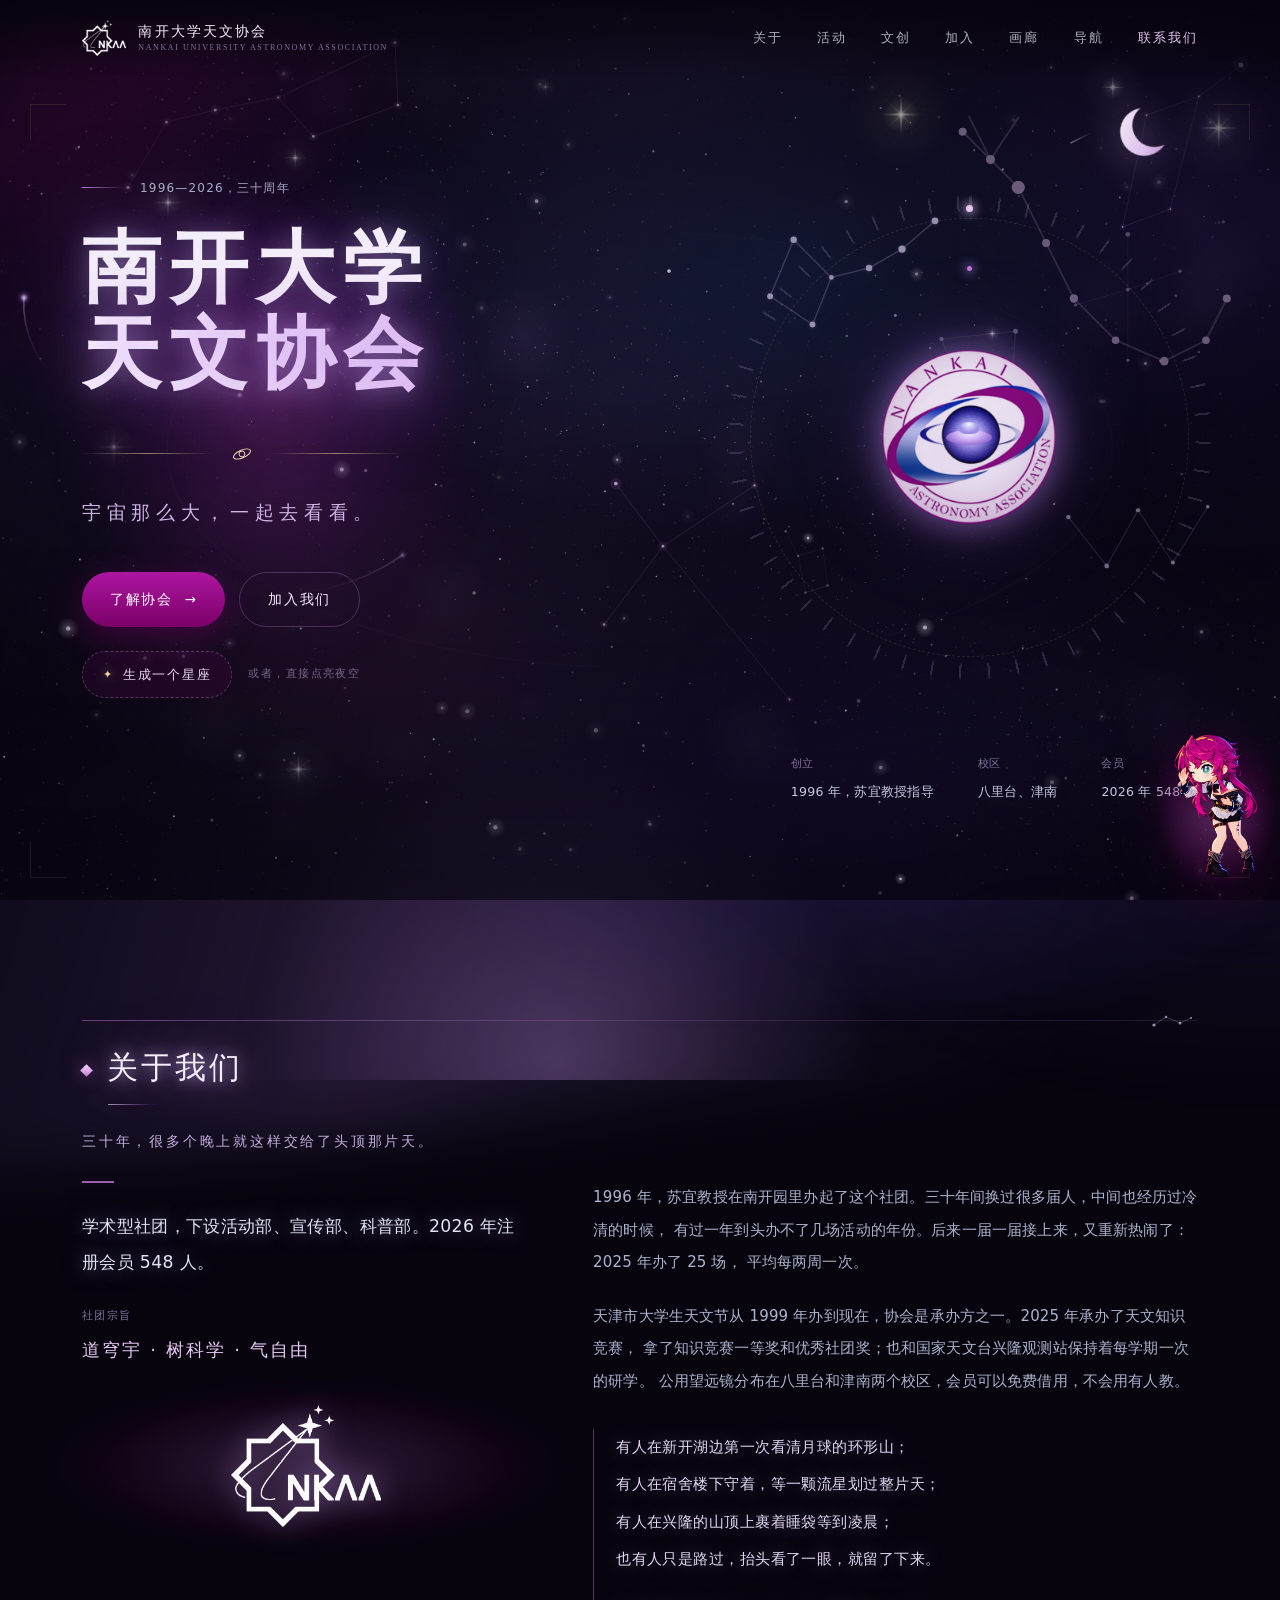
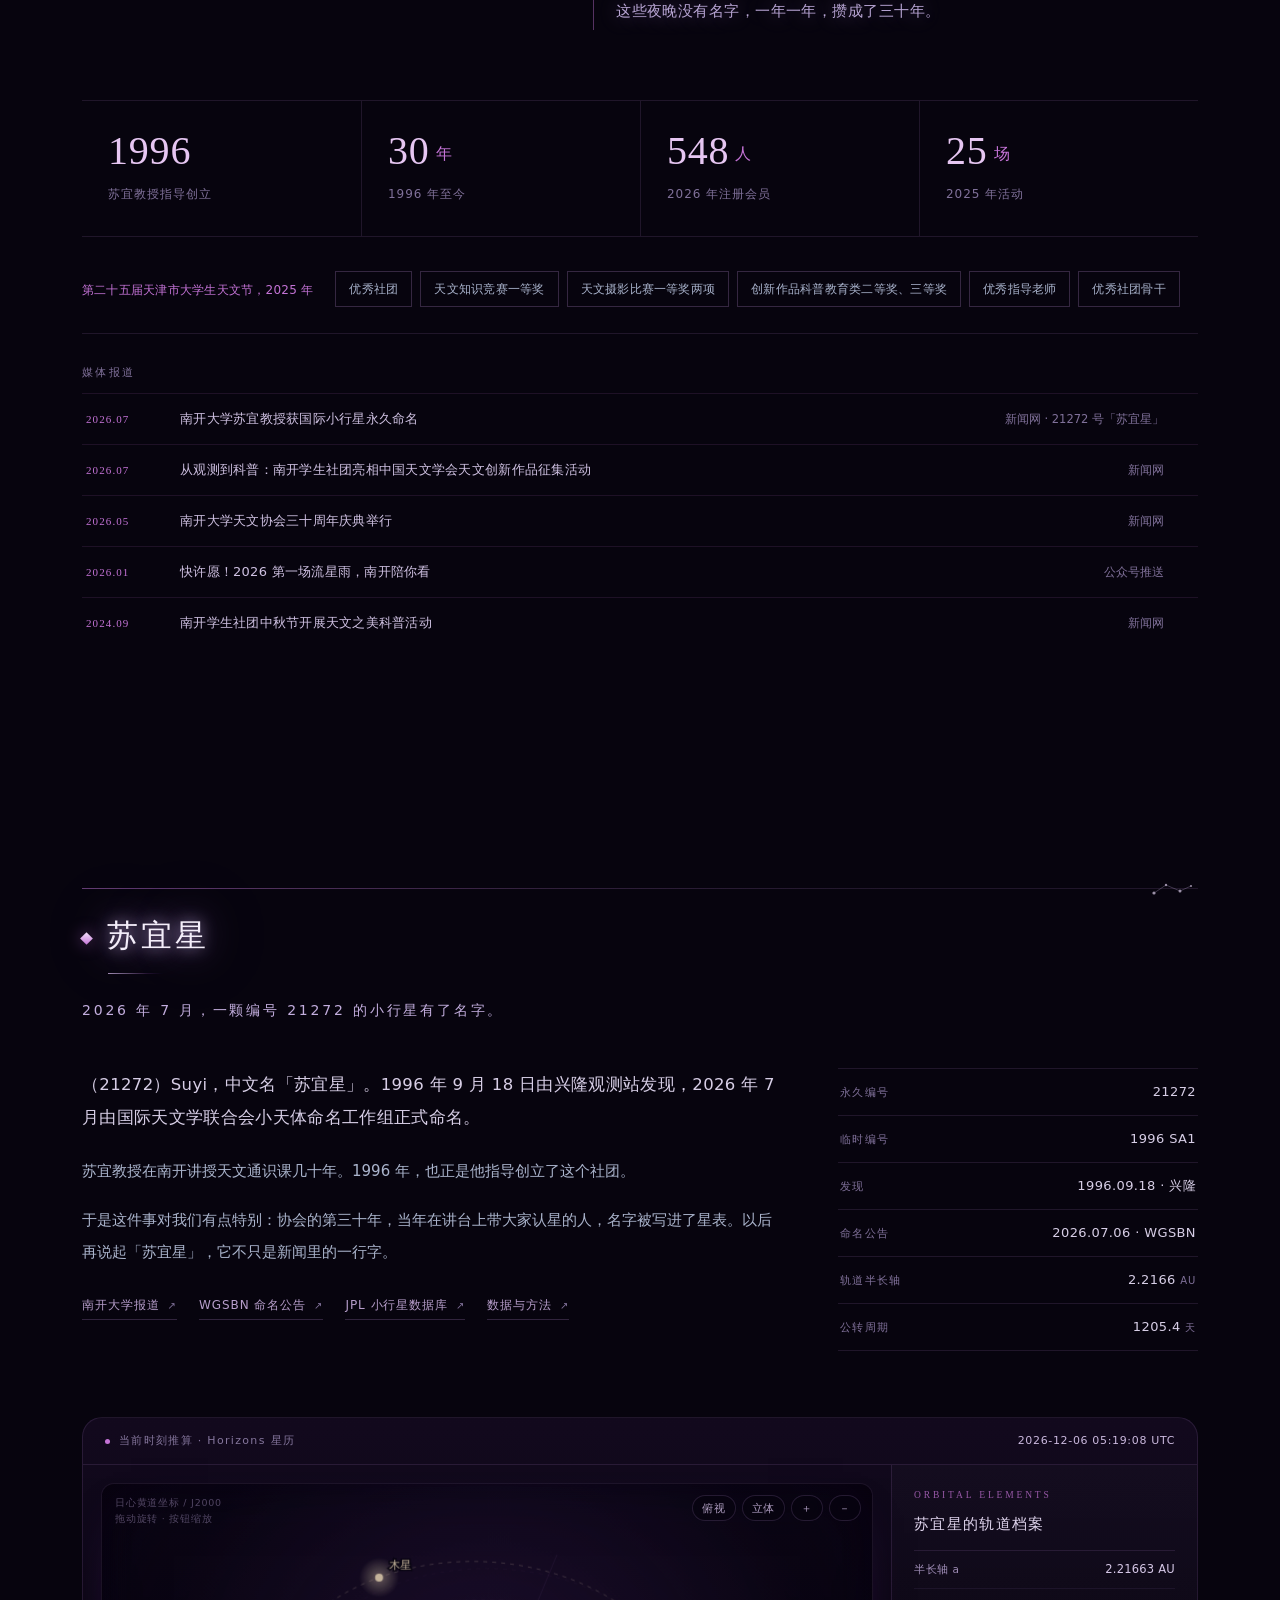
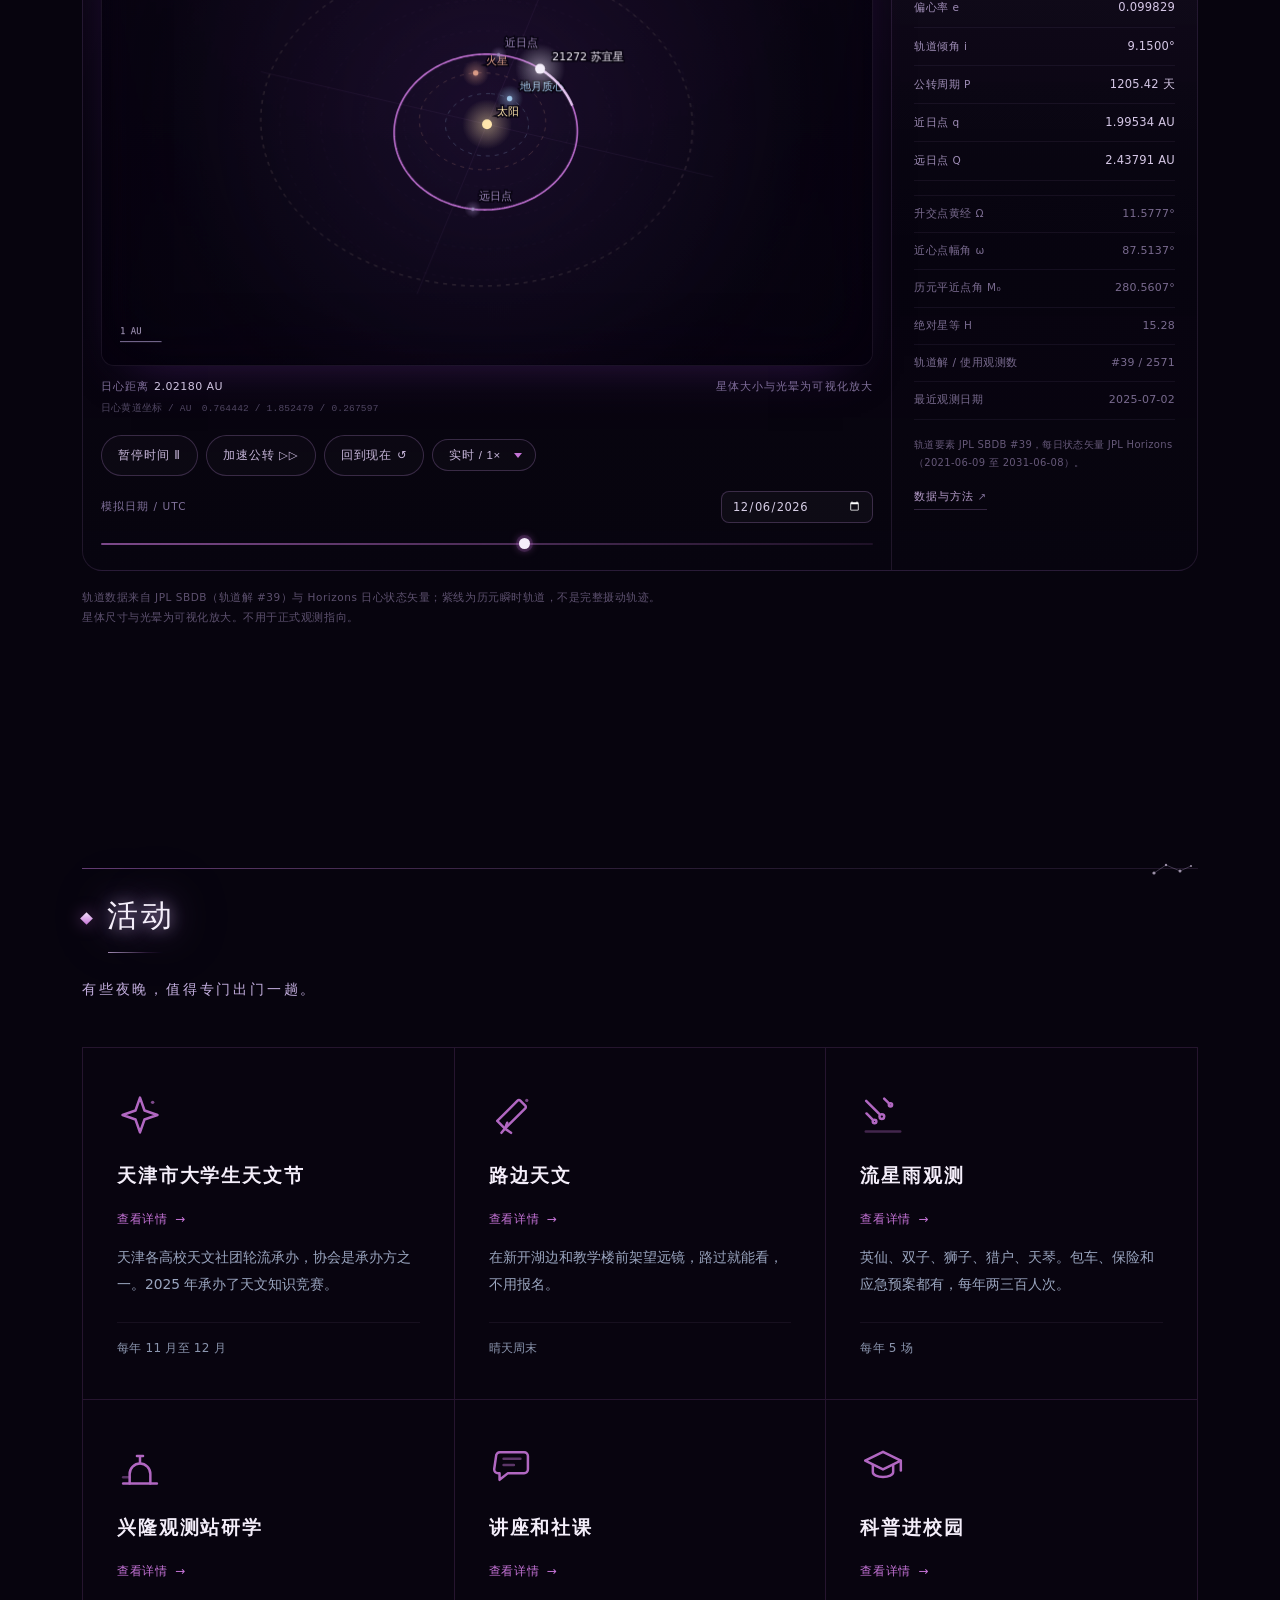
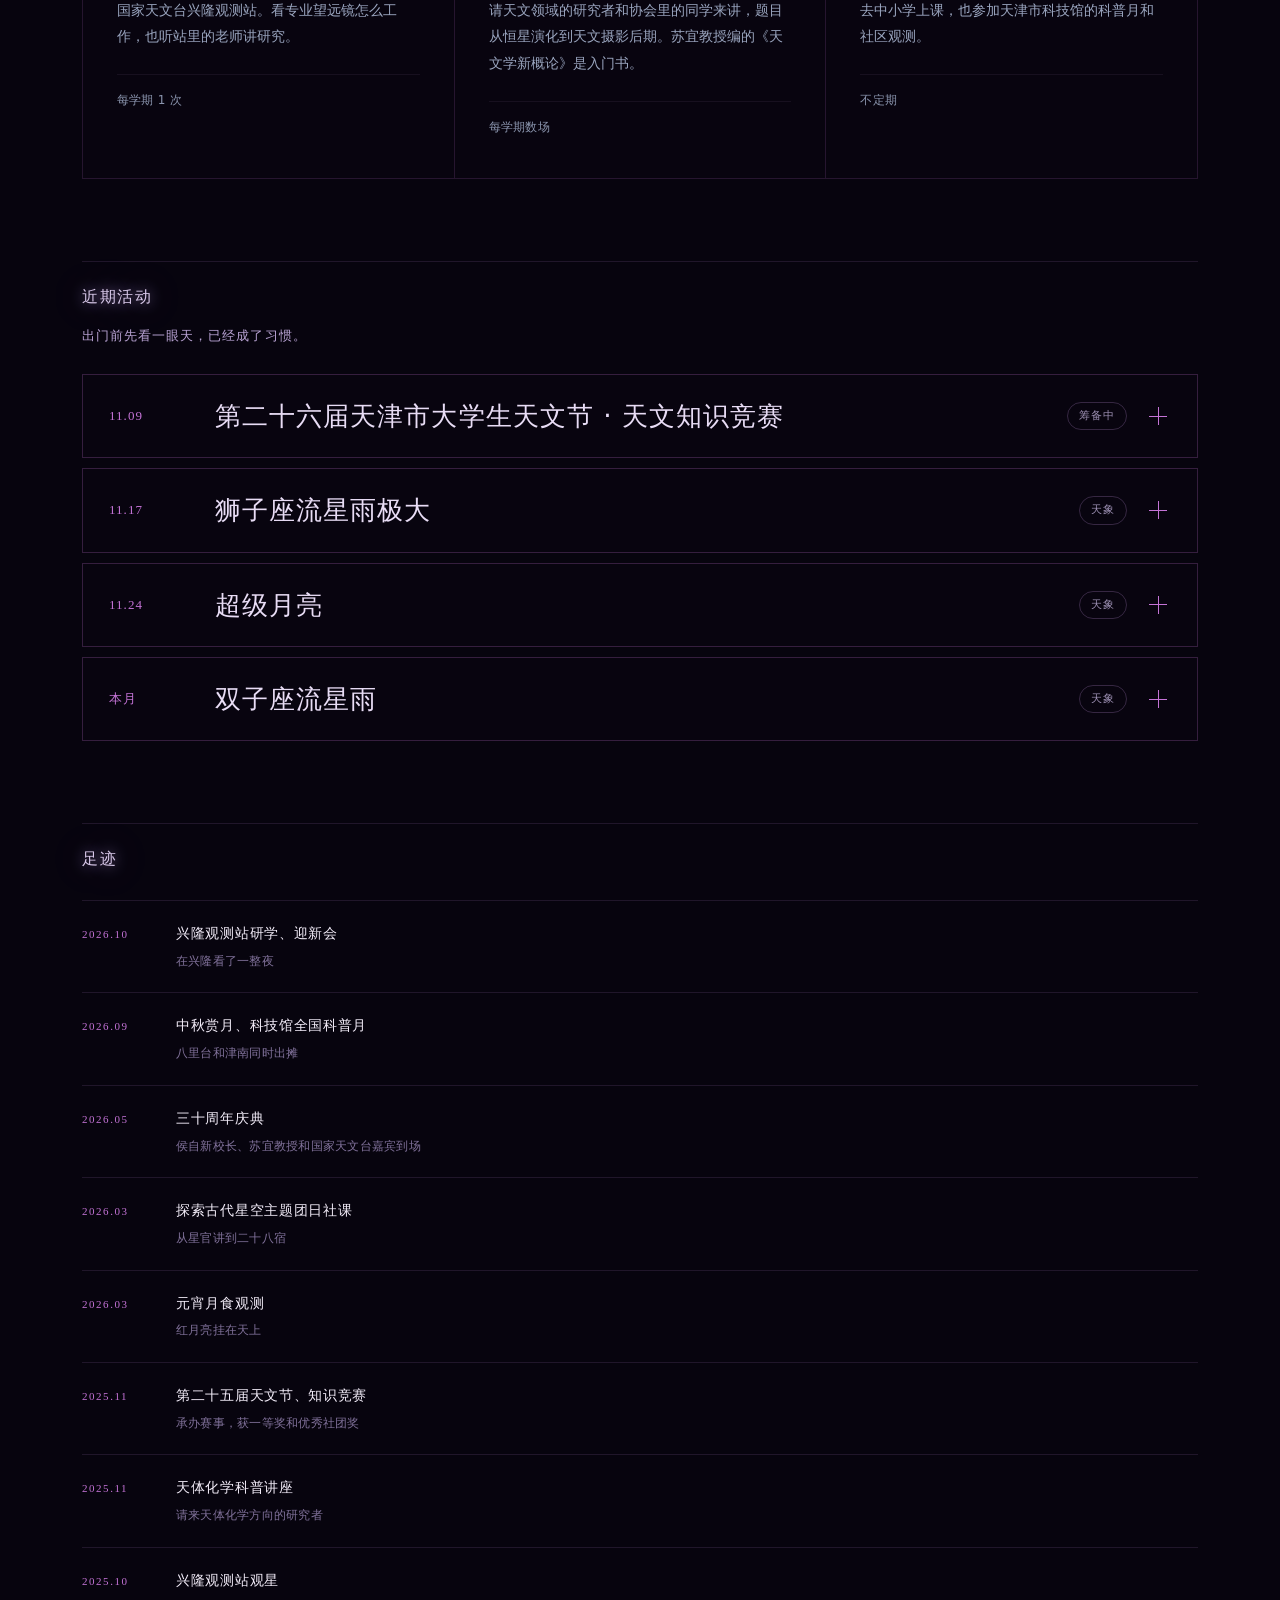
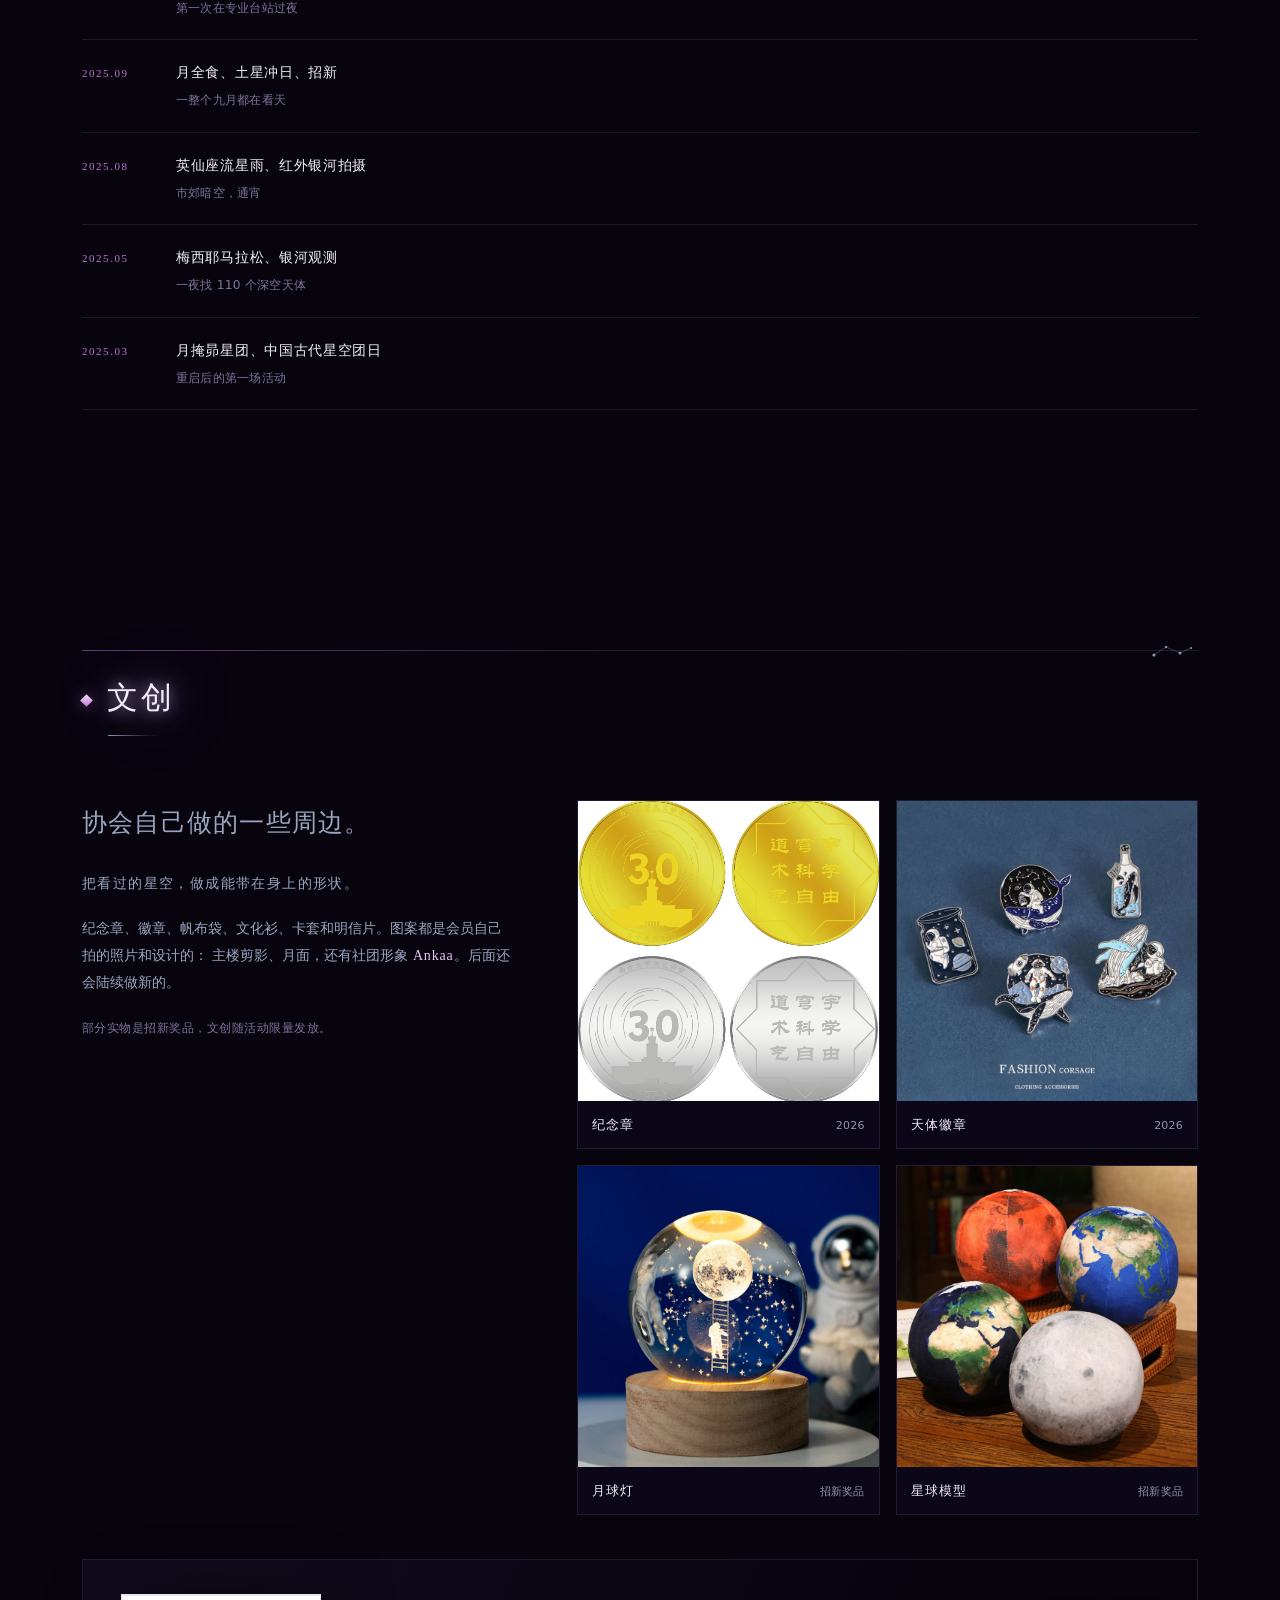
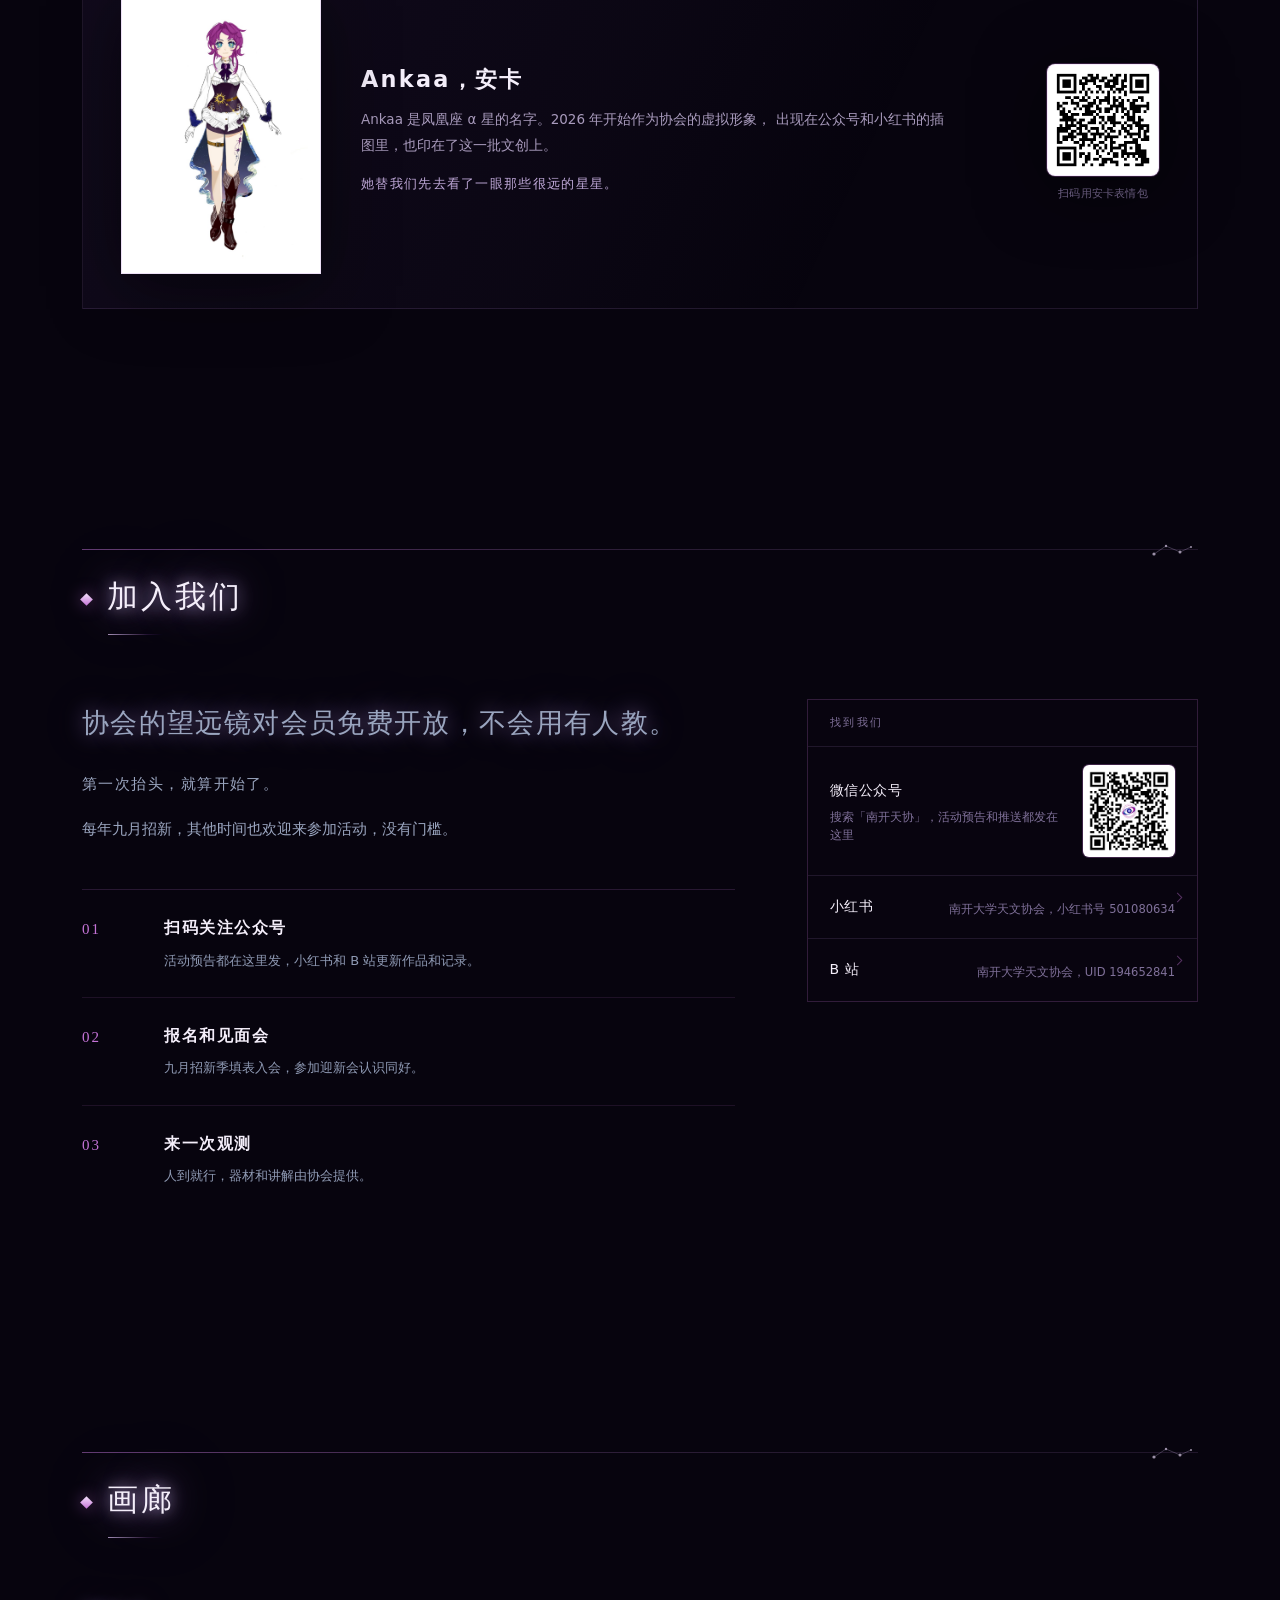
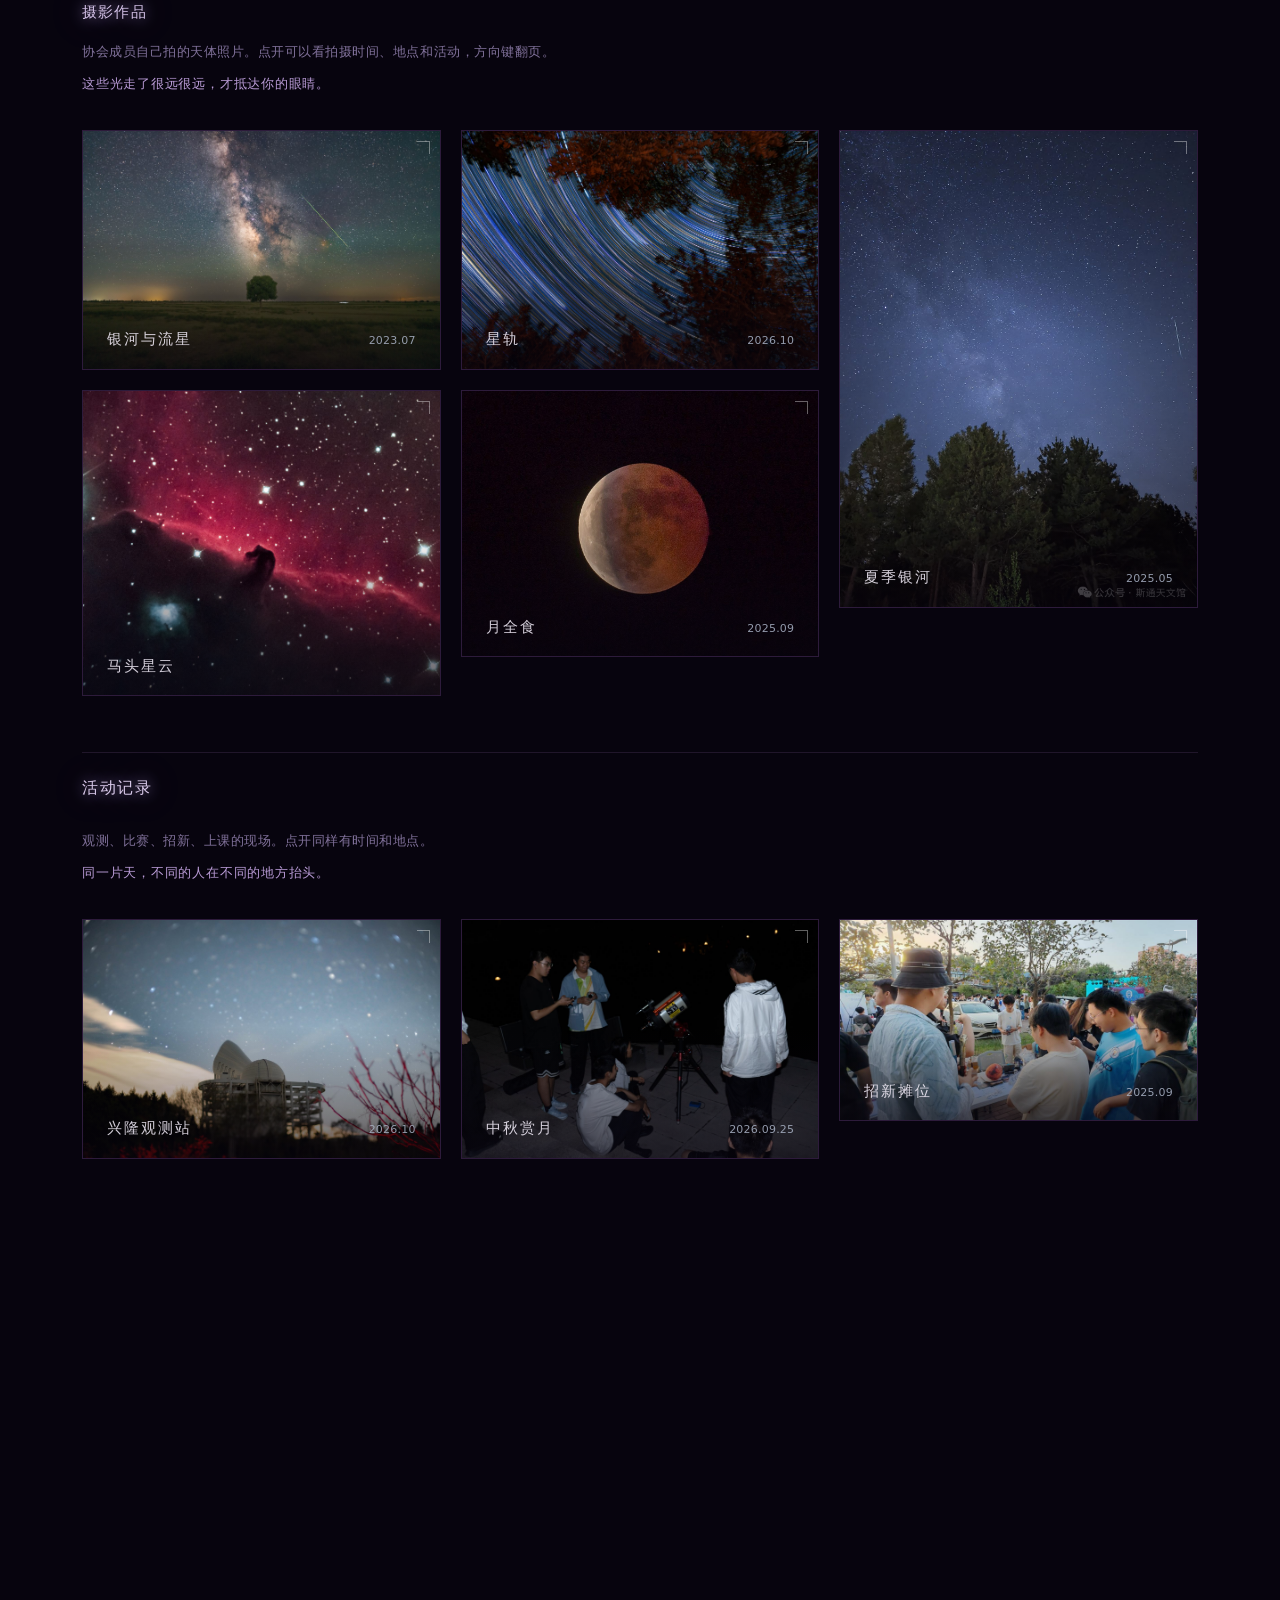
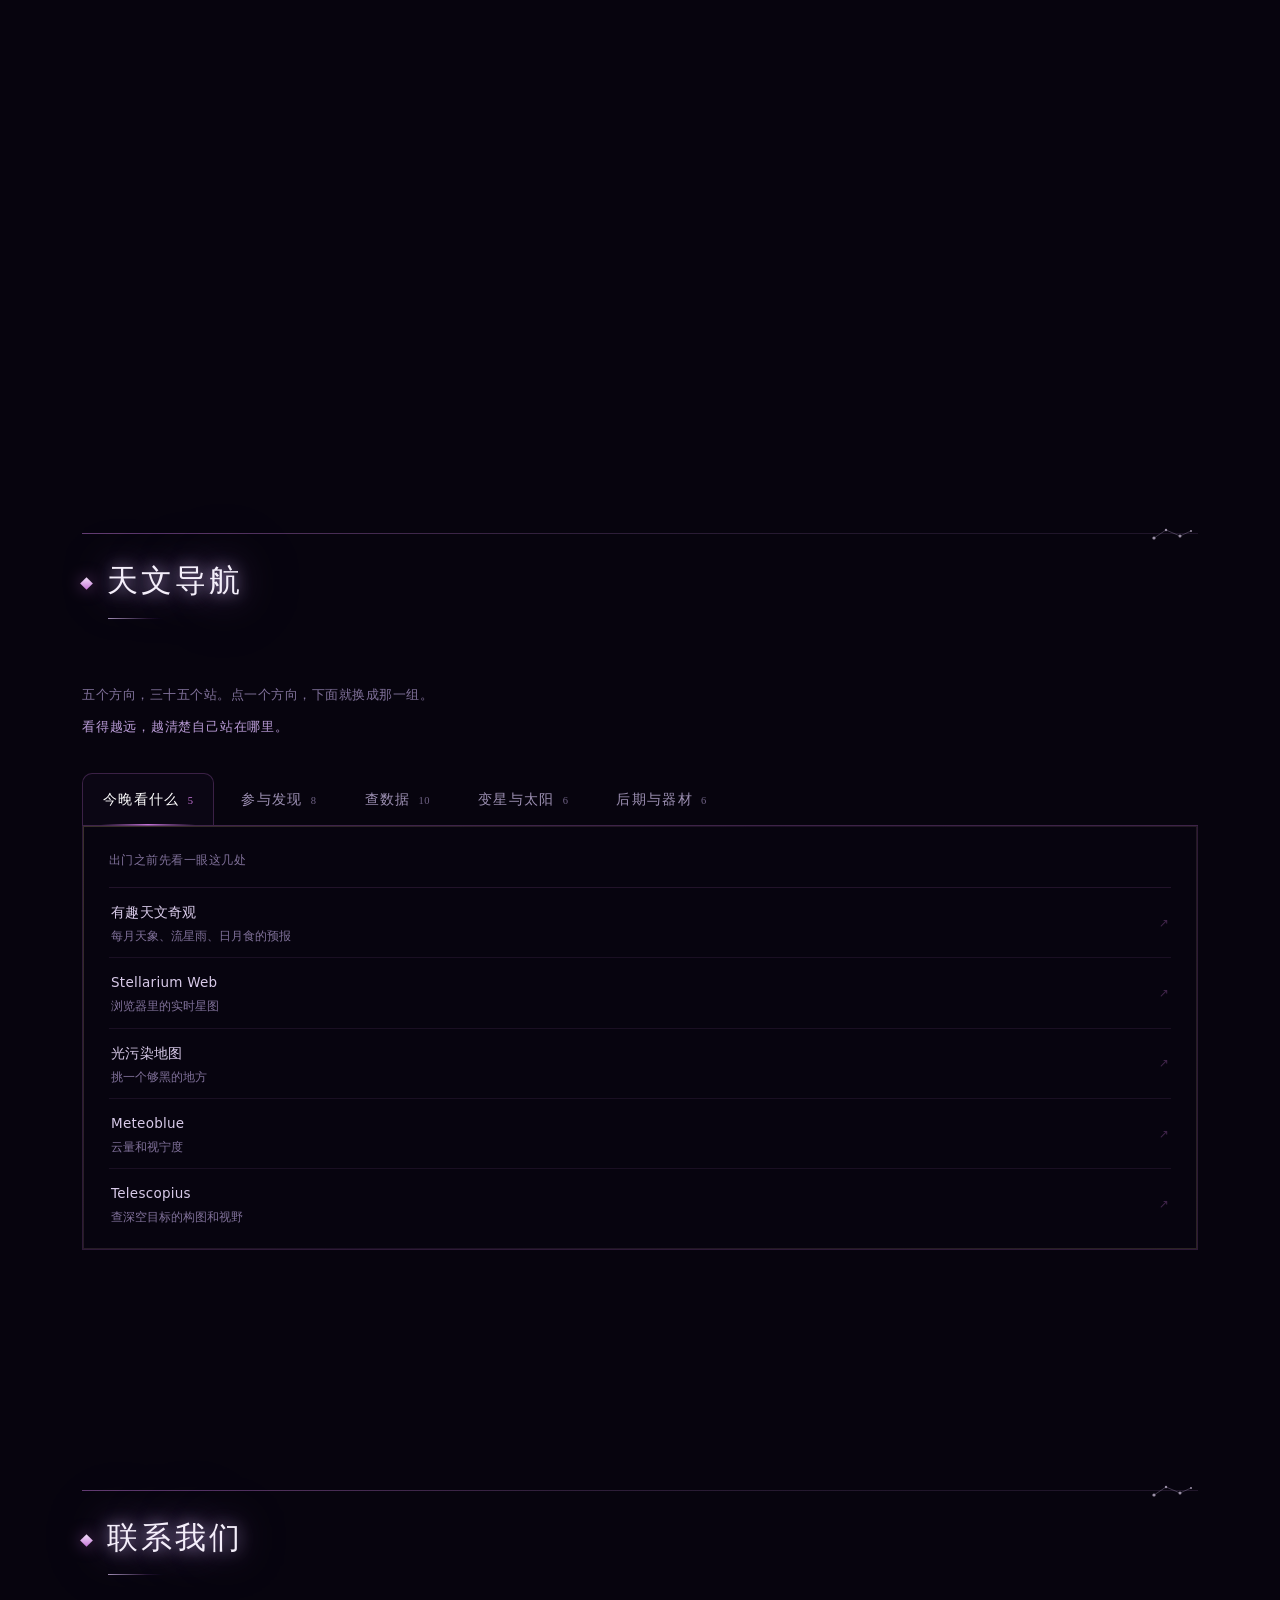
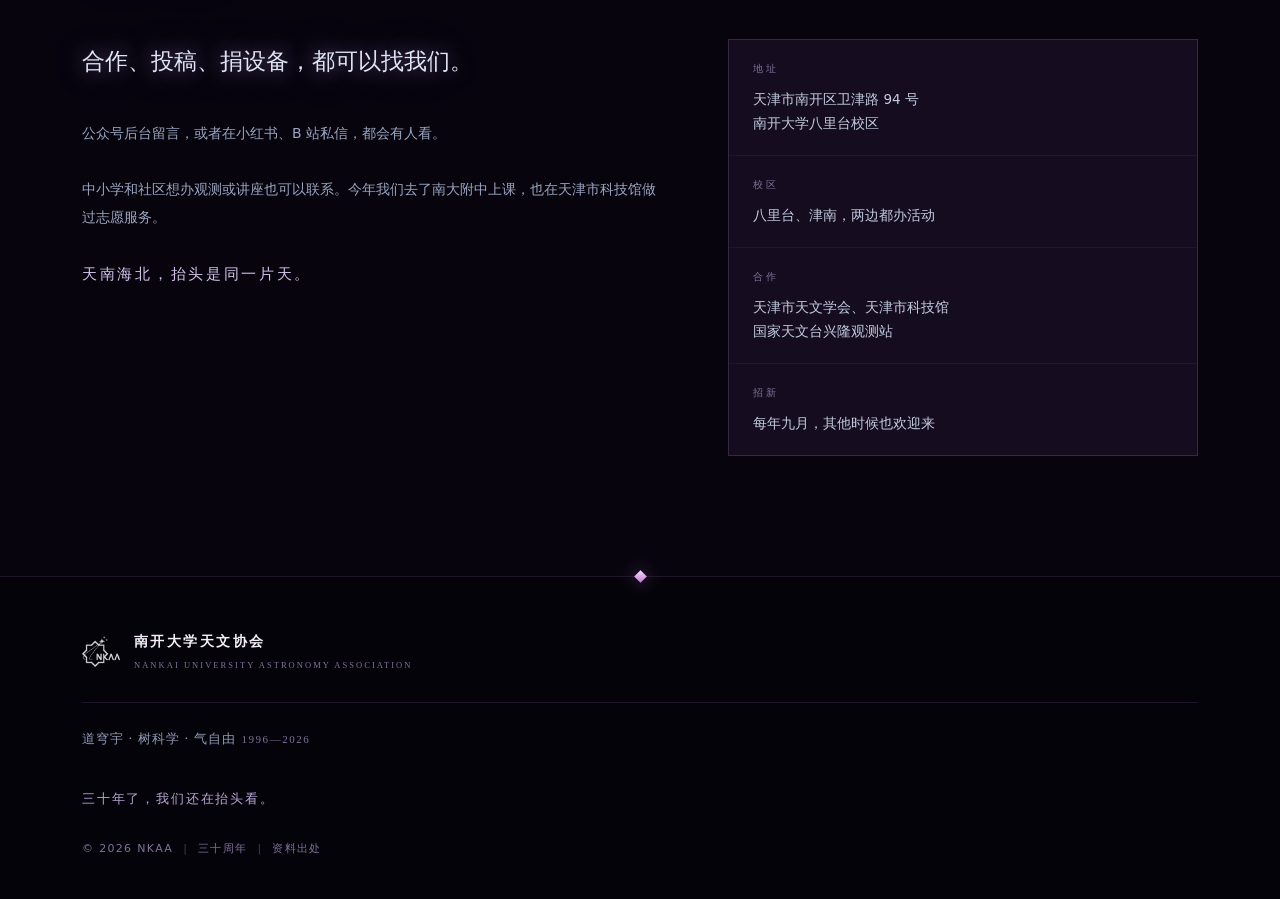
==== index.html @ 286cb2c8 "南开大学天文协会网站（2026 重建版） - 以同学改版为底：紫色夜空、真实星座、活动/文创/画廊/导航 - 苏宜星轨道模拟器：JPL SBDB #39 轨道要素 + Horizons 每日状态矢量 " ====
<!doctype html>
<html lang="zh-CN">
<head>
<meta charset="utf-8">
<meta name="viewport" content="width=device-width, initial-scale=1, viewport-fit=cover">
<title>南开大学天文协会</title>
<meta name="description" content="南开大学天文协会，1996 年由苏宜教授指导创立。校园观测、流星雨观测、兴隆观测站研学、天津市大学生天文节承办。">
<meta name="theme-color" content="#07040e">
<meta name="author" content="Nankai University Astronomy Association">
<link rel="icon" href="assets/img/favicon-64.png" sizes="64x64" type="image/png">
<link rel="icon" href="assets/img/favicon-192.png" sizes="192x192" type="image/png">
<link rel="apple-touch-icon" href="assets/img/favicon-192.png">
<meta property="og:type" content="website">
<meta property="og:title" content="南开大学天文协会">
<meta property="og:description" content="1996 年由苏宜教授指导创立，2026 年三十周年。">
<meta property="og:image" content="assets/img/og-cover.png">
<link rel="stylesheet" href="assets/css/style.css?v=20261025c">
<script>document.documentElement.classList.add("js");</script>
</head>
<body id="top">
<a class="skip" href="#main">跳到主要内容</a>
<div class="page-frame" aria-hidden="true"></div>
<div class="progress" aria-hidden="true"><i id="progressBar"></i></div>
<div class="cursor-glow" id="cursorGlow" aria-hidden="true"></div>
<div class="ring" id="cursorRing" aria-hidden="true"></div>
<canvas id="skyField" class="sky-field" aria-hidden="true"></canvas>
<div class="milkyway" aria-hidden="true"></div>
<div class="aurora" aria-hidden="true"><i></i><i></i><i></i></div>
<div class="bloom" aria-hidden="true"></div>
<div class="starchart" aria-hidden="true"></div>
<div class="orbits" aria-hidden="true">
  <i class="orbits__ring orbits__ring--1"></i>
  <i class="orbits__ring orbits__ring--2"></i>
  <i class="orbits__ring orbits__ring--3"></i>
  <b class="orbits__dot orbits__dot--1"></b>
  <b class="orbits__dot orbits__dot--2"></b>
</div>
<div class="sparks" aria-hidden="true"><i></i><i></i><i></i><i></i><i></i><i></i><i></i><i></i><i></i><i></i><i></i><i></i></div>

<header class="nav" id="nav">
  <div class="nav__inner">
    <a class="brand" href="#top" aria-label="南开大学天文协会 首页">
      <img src="assets/img/logo-mark.png" alt="NKAA" class="brand__mark" width="44" height="36">
      <span class="brand__text">
        <b>南开大学天文协会</b>
        <i>NANKAI UNIVERSITY ASTRONOMY ASSOCIATION</i>
      </span>
    </a>
    <nav class="nav__links" id="navLinks" aria-label="主导航">
      <a href="#about">关于</a>
      <a href="#activities">活动</a>
      <a href="#merch">文创</a>
      <a href="#join">加入</a>
      <a href="#gallery">画廊</a>
      <a href="#links">导航</a>
      <a class="nav__cta" href="#contact">联系我们</a>
      <span class="nav__note">1996—2026<br>南开大学 八里台 津南</span>
    </nav>
    <button class="burger" id="burger" aria-label="打开导航菜单" aria-expanded="false" aria-controls="navLinks">
      <span></span><span></span>
    </button>
  </div>
</header>

<main id="main">
<nav class="rail" id="rail" aria-label="页面目录">
  <a href="#about">关于</a>
  <a href="#activities">活动</a>
  <a href="#merch">文创</a>
  <a href="#join">加入</a>
  <a href="#gallery">画廊</a>
  <a href="#links">导航</a>
  <a href="#contact">联系</a>
</nav>

<!-- ============ HERO ============ -->
<section class="hero" aria-label="南开大学天文协会">
  <canvas id="sky" aria-hidden="true"></canvas>
  <div class="hero__frame" aria-hidden="true"><i></i><i></i><i></i><i></i></div>
  <svg class="moon" viewBox="0 0 64 64" aria-hidden="true">
    <defs>
      <linearGradient id="moonGrad" x1="0" y1="0" x2="1" y2="1">
        <stop offset="0" stop-color="#fdf3ff"/>
        <stop offset=".6" stop-color="#e6c8f4"/>
        <stop offset="1" stop-color="#b78cd0"/>
      </linearGradient>
      <mask id="moonMask">
        <rect width="64" height="64" fill="#fff"/>
        <circle cx="42" cy="30" r="22" fill="#000"/>
      </mask>
    </defs>
    <circle cx="30" cy="32" r="24" fill="url(#moonGrad)" mask="url(#moonMask)"/>
  </svg>
  <div class="hero__grid">
    <canvas class="hero__dust" id="heroDust" aria-hidden="true"></canvas>
    <div class="hero__text">
      <p class="kicker reveal">1996—2026，三十周年</p>
      <h1 class="hero__title reveal">
        <span class="hero__line">南开大学</span>
        <span class="hero__line hero__line--gold">天文协会</span>
      </h1>
      <div class="hero__deco reveal" aria-hidden="true">
        <span class="hero__deco-line"></span>
        <svg class="hero__deco-mark" viewBox="0 0 24 24" fill="none" stroke="currentColor" stroke-width="1">
          <circle cx="12" cy="12" r="3.2"/>
          <ellipse cx="12" cy="12" rx="10" ry="4.2" transform="rotate(-24 12 12)"/>
        </svg>
        <span class="hero__deco-line"></span>
      </div>
      <p class="hero__slogan reveal">宇宙那么大，一起去看看。</p>
      <div class="hero__actions reveal">
        <a class="btn btn--gold" href="#about">了解协会<span>&rarr;</span></a>
        <a class="btn btn--ghost" href="#join">加入我们</a>
      </div>
      <div class="hero__make reveal">
        <button class="hero__make-btn" id="makeConstellation" type="button">
          <span class="hero__make-star" aria-hidden="true">✦</span> 生成一个星座
        </button>
        <span class="hero__make-hint">或者，直接点亮夜空</span>
      </div>
    </div>

    <div class="hero__orbit" aria-hidden="true">
      <div class="hero__consts">
        <!-- 北斗七星 -->
        <svg class="hero__const const--dipper" viewBox="0 0 100 100" fill="none">
          <g stroke="rgba(226,206,255,.30)" stroke-width=".62" stroke-linecap="round">
            <path d="M30 16 L20 40 L38 52 L46 32 L30 16"/>
            <path d="M46 32 L62 28 L76 20 L90 8"/>
          </g>
          <g fill="#e8dcff">
            <circle cx="30" cy="16" r="1.35"/><circle cx="20" cy="40" r="1.25"/>
            <circle cx="38" cy="52" r="1.25"/><circle cx="46" cy="32" r="1.0"/>
            <circle cx="62" cy="28" r="1.35"/><circle cx="76" cy="20" r="1.55"/>
            <circle cx="90" cy="8" r="1.45"/>
          </g>
        </svg>

        <!-- 猎户座 -->
        <svg class="hero__const const--orion" viewBox="0 0 100 100" fill="none">
          <g stroke="rgba(226,206,255,.26)" stroke-width=".58" stroke-linecap="round">
            <path d="M28 18 L40 48 M66 14 L64 44 M40 48 L52 46 L64 44 M40 48 L36 84 M64 44 L72 82 M28 18 L66 14 M36 84 L72 82"/>
          </g>
          <g fill="#e8dcff">
            <circle cx="28" cy="18" r="1.05"/><circle cx="66" cy="14" r="1.25"/>
            <circle cx="40" cy="48" r="1.25"/><circle cx="52" cy="46" r="1.25"/>
            <circle cx="64" cy="44" r="1.25"/><circle cx="36" cy="84" r="1.1"/>
            <circle cx="72" cy="82" r="1.55"/>
          </g>
        </svg>

        <!-- 仙后座 -->
        <svg class="hero__const const--cas" viewBox="0 0 100 100" fill="none">
          <g stroke="rgba(226,206,255,.28)" stroke-width=".62" stroke-linecap="round">
            <path d="M10 34 L32 62 L50 30 L70 60 L90 28"/>
          </g>
          <g fill="#e8dcff">
            <circle cx="10" cy="34" r="1.2"/><circle cx="32" cy="62" r="1.35"/>
            <circle cx="50" cy="30" r="1.2"/><circle cx="70" cy="60" r="1.2"/>
            <circle cx="90" cy="28" r="1.0"/>
          </g>
        </svg>

        <!-- 天鹅座 -->
        <svg class="hero__const const--cygnus" viewBox="0 0 100 100" fill="none">
          <g stroke="rgba(226,206,255,.22)" stroke-width=".58" stroke-linecap="round">
            <path d="M50 8 L50 44 L50 90 M16 54 L50 44 L84 32"/>
          </g>
          <g fill="#e8dcff">
            <circle cx="50" cy="8" r="1.55"/><circle cx="50" cy="44" r="1.2"/>
            <circle cx="50" cy="90" r="1.05"/><circle cx="16" cy="54" r="1.05"/>
            <circle cx="84" cy="32" r="1.05"/>
          </g>
        </svg>

        <!-- 天琴座 -->
        <svg class="hero__const const--lyra" viewBox="0 0 100 100" fill="none">
          <g stroke="rgba(226,206,255,.24)" stroke-width=".58" stroke-linecap="round">
            <path d="M34 10 L44 30 M44 30 L64 24 L68 54 L50 60 L44 30 M68 54 L50 60"/>
          </g>
          <g fill="#e8dcff">
            <circle cx="34" cy="10" r="1.05"/><circle cx="44" cy="30" r="1.0"/>
            <circle cx="64" cy="24" r="0.95"/><circle cx="68" cy="54" r="1.0"/>
            <circle cx="50" cy="60" r="0.95"/>
          </g>
        </svg>
      </div>

      <div class="ring ring--1"></div>
      <div class="ring ring--2"></div>
      <div class="ring ring--3"></div>
      <div class="planet planet--seal"><img src="assets/img/badge.png" alt="南开大学天文协会会徽"></div>
      <div class="orbit-dot"></div>
      <div class="orbit-dot orbit-dot--2"></div>
      <div class="ufo" aria-hidden="true">
        <span class="ufo__arm"><span class="ufo__craft"><i></i></span></span>
      </div>
      <svg class="constellation" viewBox="0 0 100 100" fill="none">
        <!-- 天蝎座 -->
        <g stroke="rgba(230,198,242,.34)" stroke-width=".55" stroke-linecap="round">
          <path d="M14 12 L22 20 L30 28 L38 44 L46 60 L58 72 L72 78 L84 72 L90 60"/>
          <path d="M22 20 L16 8 M22 20 L30 8"/>
        </g>
        <g fill="#e6c6f2">
          <circle cx="14" cy="12" r="1.15"/><circle cx="22" cy="20" r="1.3"/>
          <circle cx="30" cy="28" r="1.9"/><circle cx="38" cy="44" r="1.15"/>
          <circle cx="46" cy="60" r="1.2"/><circle cx="58" cy="72" r="1.1"/>
          <circle cx="72" cy="78" r="1.25"/><circle cx="84" cy="72" r="1.1"/>
          <circle cx="90" cy="60" r="1.15"/>
        </g>
      </svg>
    </div>
  </div>

  <div class="hero__foot">
    <dl class="hero__meta">
      <div><dt>创立</dt><dd>1996 年，苏宜教授指导</dd></div>
      <div><dt>校区</dt><dd>八里台、津南</dd></div>
      <div><dt>会员</dt><dd>2026 年 548 人</dd></div>
    </dl>
  </div>
</section>

<!-- ============ ABOUT ============ -->
<section class="section" id="about">
  <div class="wrap">
    <div class="sec-head reveal">
      <h2 class="sec-head__title">关于我们</h2>
    </div>
    <p class="sec-lede reveal">三十年，很多个晚上就这样交给了头顶那片天。</p>

    <div class="about">
      <div class="about__lead reveal">
        <p class="lead">学术型社团，下设活动部、宣传部、科普部。2026 年注册会员 548 人。</p>
        <p class="about__lead2"><span>社团宗旨</span>道穹宇 · 树科学 · 气自由</p>
        <figure class="seal seal--mark">
          <img src="assets/img/logo-mark.png" alt="NKAA 徽标" width="120" height="98">
        </figure>
      </div>
      <div class="about__body">
        <p class="about__log reveal">
          1996 年，苏宜教授在南开园里办起了这个社团。三十年间换过很多届人，中间也经历过冷清的时候，
          有过一年到头办不了几场活动的年份。后来一届一届接上来，又重新热闹了：2025 年办了 25 场，
          平均每两周一次。
        </p>
        <p class="about__log reveal">
          天津市大学生天文节从 1999 年办到现在，协会是承办方之一。2025 年承办了天文知识竞赛，
          拿了知识竞赛一等奖和优秀社团奖；也和国家天文台兴隆观测站保持着每学期一次的研学。
          公用望远镜分布在八里台和津南两个校区，会员可以免费借用，不会用有人教。
        </p>
        <blockquote class="about__lyric reveal">
          有人在新开湖边第一次看清月球的环形山；<br>
          有人在宿舍楼下守着，等一颗流星划过整片天；<br>
          有人在兴隆的山顶上裹着睡袋等到凌晨；<br>
          也有人只是路过，抬头看了一眼，就留了下来。
          <span>这些夜晚没有名字，一年一年，攒成了三十年。</span>
        </blockquote>
      </div>
    </div>

    <ul class="stats">
      <li class="reveal"><b>1996</b><span>苏宜教授指导创立</span></li>
      <li class="reveal"><b>30<i>年</i></b><span>1996 年至今</span></li>
      <li class="reveal"><b>548<i>人</i></b><span>2026 年注册会员</span></li>
      <li class="reveal"><b>25<i>场</i></b><span>2025 年活动</span></li>
    </ul>

    <div class="honors reveal">
      <span class="honors__label">第二十五届天津市大学生天文节，2025 年</span>
      <ul>
        <li>优秀社团</li>
        <li>天文知识竞赛一等奖</li>
        <li>天文摄影比赛一等奖两项</li>
        <li>创新作品科普教育类二等奖、三等奖</li>
        <li>优秀指导老师</li>
        <li>优秀社团骨干</li>
      </ul>
    </div>
    <div class="press reveal">
      <span class="press__label">媒体报道</span>
      <ul class="press__list">
        <li><a href="https://news.nankai.edu.cn/ywsd/system/2026/07/15/030073658.shtml" target="_blank" rel="noopener">
          <time>2026.07</time><b>南开大学苏宜教授获国际小行星永久命名</b><span>新闻网 · 21272 号「苏宜星」</span></a></li>
        <li><a href="https://news.nankai.edu.cn/dcxy/system/2026/07/30/030073809.shtml" target="_blank" rel="noopener">
          <time>2026.07</time><b>从观测到科普：南开学生社团亮相中国天文学会天文创新作品征集活动</b><span>新闻网</span></a></li>
        <li><a href="https://news.nankai.edu.cn/zhxw/system/2026/05/11/030072618.shtml" target="_blank" rel="noopener">
          <time>2026.05</time><b>南开大学天文协会三十周年庆典举行</b><span>新闻网</span></a></li>
        <li><a href="https://mp.weixin.qq.com/s?__biz=MzA4NzAwNDEyMg==&amp;mid=2656274392&amp;idx=1&amp;sn=17d2509b39f417a20c8f1a02a14bcefe" target="_blank" rel="noopener">
          <time>2026.01</time><b>快许愿！2026 第一场流星雨，南开陪你看</b><span>公众号推送</span></a></li>
        <li><a href="https://news.nankai.edu.cn/dcxy/system/2024/09/18/030063441.shtml" target="_blank" rel="noopener">
          <time>2024.09</time><b>南开学生社团中秋节开展天文之美科普活动</b><span>新闻网</span></a></li>
      </ul>
    </div>

  </div>
</section>

<!-- ============ SUYI ============ -->
<section class="section" id="suyi">
  <div class="wrap">
    <div class="sec-head reveal">
      <h2 class="sec-head__title">苏宜星</h2>
    </div>
    <p class="sec-lede reveal">2026 年 7 月，一颗编号 21272 的小行星有了名字。</p>

    <div class="suyi__intro">
      <div class="suyi__copy reveal">
        <p class="lead">（21272）Suyi，中文名「苏宜星」。1996 年 9 月 18 日由兴隆观测站发现，2026 年 7 月由国际天文学联合会小天体命名工作组正式命名。</p>
        <p>苏宜教授在南开讲授天文通识课几十年。1996 年，也正是他指导创立了这个社团。</p>
        <p>于是这件事对我们有点特别：协会的第三十年，当年在讲台上带大家认星的人，名字被写进了星表。以后再说起「苏宜星」，它不只是新闻里的一行字。</p>
        <div class="suyi__links">
          <a href="https://news.nankai.edu.cn/ywsd/system/2026/07/15/030073658.shtml" target="_blank" rel="noopener">南开大学报道 <span aria-hidden="true">↗</span></a>
          <a href="https://wgsbn-iau.org/files/Bulletins/V006/WGSBNBull_V006_010.pdf" target="_blank" rel="noopener">WGSBN 命名公告 <span aria-hidden="true">↗</span></a>
          <a href="https://ssd.jpl.nasa.gov/tools/sbdb_lookup.html#/?sstr=21272" target="_blank" rel="noopener">JPL 小行星数据库 <span aria-hidden="true">↗</span></a>
          <a href="sources.html">数据与方法 <span aria-hidden="true">↗</span></a>
        </div>
      </div>
      <dl class="suyi__facts reveal">
        <div><dt>永久编号</dt><dd>21272</dd></div>
        <div><dt>临时编号</dt><dd>1996 SA1</dd></div>
        <div><dt>发现</dt><dd>1996.09.18 · 兴隆</dd></div>
        <div><dt>命名公告</dt><dd>2026.07.06 · WGSBN</dd></div>
        <div><dt>轨道半长轴</dt><dd>2.2166 <i>AU</i></dd></div>
        <div><dt>公转周期</dt><dd>1205.4 <i>天</i></dd></div>
      </dl>
    </div>

    <div class="suyi-sim reveal" id="suyi-simulator">
      <div class="suyi-sim__head">
        <span class="suyi-sim__state"><i class="suyi-sim__dot" aria-hidden="true"></i><span id="suyi-mode">当前时刻推算</span></span>
        <time id="suyi-time">正在计算轨道…</time>
      </div>
      <div class="suyi-sim__body">
        <div class="suyi-visual">
          <div class="suyi-stage" id="suyi-stage">
            <canvas id="suyi-canvas" tabindex="0" role="img" aria-label="苏宜星交互轨道模拟"></canvas>
            <div class="suyi-view" role="group" aria-label="轨道视角">
              <button id="suyi-top" type="button">俯视</button>
              <button id="suyi-oblique" type="button">立体</button>
              <button id="suyi-zoom-in" type="button" aria-label="放大轨道">＋</button>
              <button id="suyi-zoom-out" type="button" aria-label="缩小轨道">－</button>
            </div>
            <p class="suyi-stage__note">日心黄道坐标 / J2000<br>拖动旋转 · 按钮缩放</p>
          </div>
          <div class="suyi-readout">
            <span>日心距离 <b id="suyi-distance">— AU</b></span>
            <span>星体大小与光晕为可视化放大</span>
          </div>
          <p class="suyi-coords">日心黄道坐标 / AU　<span id="suyi-position">—</span></p>
          <div class="suyi-controls">
            <button id="suyi-play" type="button" aria-pressed="false">暂停时间 Ⅱ</button>
            <button id="suyi-demo" type="button">加速公转 ▷▷</button>
            <button id="suyi-now" type="button">回到现在 ↺</button>
            <label class="sr-only" for="suyi-speed">轨道播放速度</label>
            <select id="suyi-speed">
              <option value="1">实时 / 1×</option>
              <option value="86400">1 天 / 秒</option>
              <option value="604800">7 天 / 秒</option>
              <option value="2592000">30 天 / 秒</option>
            </select>
          </div>
          <div class="suyi-date">
            <label for="suyi-date">模拟日期 / UTC</label>
            <input type="date" id="suyi-date" min="2021-06-09" max="2031-06-08">
            <label class="sr-only" for="suyi-timeline">拖动调整模拟日期</label>
            <input type="range" id="suyi-timeline" min="0" max="3651" value="1964" step="1">
          </div>
        </div>
        <aside class="suyi-params">
          <p class="suyi-params__kicker">ORBITAL ELEMENTS</p>
          <h3>苏宜星的轨道档案</h3>
          <dl class="suyi-params__grid" id="suyi-parameters"></dl>
          <dl class="suyi-params__grid suyi-params__grid--dim" id="suyi-extra"></dl>
          <p class="suyi-params__src" id="suyi-model-source">星历文件未加载：当前使用轨道要素近似推算。</p>
          <a class="suyi-params__more" href="sources.html">数据与方法 <span aria-hidden="true">↗</span></a>
        </aside>
      </div>
    </div>
    <p class="suyi__credit reveal">轨道数据来自 JPL SBDB（轨道解 #39）与 Horizons 日心状态矢量；紫线为历元瞬时轨道，不是完整摄动轨迹。<br>星体尺寸与光晕为可视化放大。不用于正式观测指向。</p>
  </div>
</section>

<!-- ============ ACTIVITIES ============ -->
<section class="section section--alt" id="activities">
  <div class="wrap">
    <div class="sec-head reveal">
      <h2 class="sec-head__title">活动</h2>
    </div>
    <p class="sec-lede reveal">有些夜晚，值得专门出门一趟。</p>

    <div class="cards">
      <article class="card reveal">
        <div class="card__icon">
          <svg viewBox="0 0 24 24" fill="none" stroke="currentColor" stroke-width="1.3" stroke-linecap="round" stroke-linejoin="round">
            <path d="M12 2.9l2.35 6.75L21.1 12l-6.75 2.35L12 21.1l-2.35-6.75L2.9 12l6.75-2.35z"/>
            <circle cx="18.6" cy="5.4" r=".9" fill="currentColor" stroke="none" opacity=".7"/>
          </svg>
        </div>
        <h3>天津市大学生天文节</h3>
        <span class="card__more">查看详情<span>&rarr;</span></span>
        <p>天津各高校天文社团轮流承办，协会是承办方之一。2025 年承办了天文知识竞赛。</p>
        <span class="card__tag">每年 11 月至 12 月</span>
      </article>

      <article class="card reveal">
        <div class="card__icon">
          <svg viewBox="0 0 24 24" fill="none" stroke="currentColor" stroke-width="1.3" stroke-linecap="round" stroke-linejoin="round">
            <path d="M4.3 15.1 14.9 4.5a1 1 0 0 1 1.42 0l2.6 2.6a1 1 0 0 1 0 1.42L8.32 19.1z"/>
            <path d="M8.3 19.1 6.5 21.3M8.3 19.1l3.2 2.2M8.3 19.1l1.2-3.1"/>
            <circle cx="19.7" cy="4.4" r=".85" fill="currentColor" stroke="none" opacity=".65"/>
          </svg>
        </div>
        <h3>路边天文</h3>
        <span class="card__more">查看详情<span>&rarr;</span></span>
        <p>在新开湖边和教学楼前架望远镜，路过就能看，不用报名。</p>
        <span class="card__tag">晴天周末</span>
      </article>

      <article class="card reveal">
        <div class="card__icon">
          <svg viewBox="0 0 24 24" fill="none" stroke="currentColor" stroke-width="1.3" stroke-linecap="round" stroke-linejoin="round">
            <path d="M3.2 4.6 9.9 11.3"/><circle cx="11.4" cy="12.8" r="1.25"/>
            <path d="M3.4 11.2 6.6 14.4"/><circle cx="7.6" cy="15.4" r=".95"/>
            <path d="M12.6 3.4 15 5.8"/><circle cx="15.9" cy="6.7" r=".85"/>
            <path d="M3 20.6h18" opacity=".35"/>
          </svg>
        </div>
        <h3>流星雨观测</h3>
        <span class="card__more">查看详情<span>&rarr;</span></span>
        <p>英仙、双子、狮子、猎户、天琴。包车、保险和应急预案都有，每年两三百人次。</p>
        <span class="card__tag">每年 5 场</span>
      </article>

      <article class="card reveal">
        <div class="card__icon">
          <svg viewBox="0 0 24 24" fill="none" stroke="currentColor" stroke-width="1.3" stroke-linecap="round" stroke-linejoin="round">
            <path d="M3.2 20.6h17.6"/>
            <path d="M6.6 20.6v-5a5.4 5.4 0 0 1 10.8 0v5"/>
            <path d="M12 10.1V6.2M10.4 6.2h3.2"/>
            <path d="M3.2 17.4h3.4" opacity=".45"/>
          </svg>
        </div>
        <h3>兴隆观测站研学</h3>
        <span class="card__more">查看详情<span>&rarr;</span></span>
        <p>国家天文台兴隆观测站。看专业望远镜怎么工作，也听站里的老师讲研究。</p>
        <span class="card__tag">每学期 1 次</span>
      </article>

      <article class="card reveal">
        <div class="card__icon">
          <svg viewBox="0 0 24 24" fill="none" stroke="currentColor" stroke-width="1.3" stroke-linecap="round" stroke-linejoin="round">
            <path d="M3.7 6.3a2 2 0 0 1 2-2h12.6a2 2 0 0 1 2 2v6.9a2 2 0 0 1-2 2h-8.4l-4.4 3.5v-3.5h-.8a2 2 0 0 1-2-2z"/>
            <path d="M7.6 7.7h8.8M7.6 10.9h5.4" opacity=".5"/>
          </svg>
        </div>
        <h3>讲座和社课</h3>
        <span class="card__more">查看详情<span>&rarr;</span></span>
        <p>请天文领域的研究者和协会里的同学来讲，题目从恒星演化到天文摄影后期。苏宜教授编的《天文学新概论》是入门书。</p>
        <span class="card__tag">每学期数场</span>
      </article>

      <article class="card reveal">
        <div class="card__icon">
          <svg viewBox="0 0 24 24" fill="none" stroke="currentColor" stroke-width="1.3" stroke-linecap="round" stroke-linejoin="round">
            <path d="M2.7 8.7 12 4.1l9.3 4.6L12 13.3z"/>
            <path d="M6.7 10.9v3.9c0 1.32 2.37 2.4 5.3 2.4s5.3-1.08 5.3-2.4v-3.9"/>
            <path d="M21.3 8.7v5.1"/>
          </svg>
        </div>
        <h3>科普进校园</h3>
        <span class="card__more">查看详情<span>&rarr;</span></span>
        <p>去中小学上课，也参加天津市科技馆的科普月和社区观测。</p>
        <span class="card__tag">不定期</span>
      </article>
    </div>

    <h3 class="sub-head reveal">近期活动</h3>
    <p class="rom-line rom-line--tight reveal">出门前先看一眼天，已经成了习惯。</p>
    <ul class="upcoming reveal" id="upcomingList"></ul>

    <h3 class="sub-head reveal">足迹</h3>
    <ol class="timeline" id="journeyList"></ol>
  </div>
</section>

<!-- ============ MERCH ============ -->
<section class="section" id="merch">
  <div class="wrap">
    <div class="sec-head reveal">
      <h2 class="sec-head__title">文创</h2>
    </div>

    <div class="merch">
      <div class="merch__intro reveal">
        <p class="lead">协会自己做的一些周边。</p>
        <p class="rom-line">把看过的星空，做成能带在身上的形状。</p>
        <p>
          纪念章、徽章、帆布袋、文化衫、卡套和明信片。图案都是会员自己拍的照片和设计的：
          主楼剪影、月面，还有社团形象 <em>Ankaa</em>。后面还会陆续做新的。
        </p>
        <p class="merch__note">部分实物是招新奖品，文创随活动限量发放。</p>
      </div>

      <ul class="merch__grid">
        <li class="reveal">
          <figure>
            <img src="assets/img/merch/01-coin.jpg" alt="纪念章" loading="lazy" width="1185" height="1200">
            <figcaption><b>纪念章</b><span>2026</span></figcaption>
          </figure>
        </li>
        <li class="reveal">
          <figure>
            <img src="assets/img/merch/02-pins.jpg" alt="天体主题金属徽章" loading="lazy" width="800" height="800">
            <figcaption><b>天体徽章</b><span>2026</span></figcaption>
          </figure>
        </li>
        <li class="reveal">
          <figure>
            <img src="assets/img/merch/03-moonlamp.jpg" alt="月球灯" loading="lazy" width="882" height="882">
            <figcaption><b>月球灯</b><span>招新奖品</span></figcaption>
          </figure>
        </li>
        <li class="reveal">
          <figure>
            <img src="assets/img/merch/04-planets.jpg" alt="太阳系星球模型" loading="lazy" width="800" height="800">
            <figcaption><b>星球模型</b><span>招新奖品</span></figcaption>
          </figure>
        </li>
      </ul>
    </div>

    <div class="ankaa reveal">
      <img src="assets/img/merch/05-ankaa.jpg" alt="社团虚拟形象 Ankaa" loading="lazy" width="953" height="1300">
      <div>
        <h3>Ankaa，安卡</h3>
        <p>
          Ankaa 是凤凰座 α 星的名字。2026 年开始作为协会的虚拟形象，
          出现在公众号和小红书的插图里，也印在了这一批文创上。
        </p>
        <p class="rom-line">她替我们先去看了一眼那些很远的星星。</p>
      </div>
      <figure class="ankaa__qr">
        <img src="assets/img/qr-ankaa.png" alt="安卡表情包二维码" width="840" height="840" loading="lazy">
        <figcaption>扫码用安卡表情包</figcaption>
      </figure>
    </div>
  </div>
</section>

<!-- ============ JOIN ============ -->
<section class="section section--alt" id="join">
  <div class="wrap">
    <div class="sec-head reveal">
      <h2 class="sec-head__title">加入我们</h2>
    </div>

    <div class="join">
      <div class="join__copy">
        <p class="lead reveal">协会的望远镜对会员免费开放，不会用有人教。</p>
        <p class="rom-line reveal">第一次抬头，就算开始了。</p>
        <p class="reveal">每年九月招新，其他时间也欢迎来参加活动，没有门槛。</p>
        <ol class="steps">
          <li class="reveal"><span>01</span><div><b>扫码关注公众号</b><p>活动预告都在这里发，小红书和 B 站更新作品和记录。</p></div></li>
          <li class="reveal"><span>02</span><div><b>报名和见面会</b><p>九月招新季填表入会，参加迎新会认识同好。</p></div></li>
          <li class="reveal"><span>03</span><div><b>来一次观测</b><p>人到就行，器材和讲解由协会提供。</p></div></li>
        </ol>
      </div>

      <aside class="join__side reveal">
        <div class="find">
          <h4>找到我们</h4>
          <div class="find__row find__row--qr">
            <div>
              <b>微信公众号</b>
              <i>搜索「南开天协」，活动预告和推送都发在这里</i>
            </div>
            <img class="find__qr" src="assets/img/qr-wechat.png" alt="公众号 南开天协 二维码" width="840" height="840">
          </div>
          <a class="find__row" href="https://www.xiaohongshu.com/user/profile/501080634" target="_blank" rel="noopener">
            <b>小红书</b>
            <i>南开大学天文协会，小红书号 501080634</i>
          </a>
          <a class="find__row" href="https://space.bilibili.com/194652841" target="_blank" rel="noopener">
            <b>B 站</b>
            <i>南开大学天文协会，UID 194652841</i>
          </a>
        </div>
      </aside>
    </div>
  </div>
</section>

<!-- ============ GALLERY ============ -->
<section class="section section--alt" id="gallery">
  <div class="wrap">
    <div class="sec-head reveal">
      <h2 class="sec-head__title">画廊</h2>
    </div>
    <h3 class="sub-head sub-head--tight reveal">摄影作品</h3>
    <p class="gallery__note reveal">协会成员自己拍的天体照片。点开可以看拍摄时间、地点和活动，方向键翻页。<em class="rom">这些光走了很远很远，才抵达你的眼睛。</em></p>
    <div class="gallery" id="galleryAstro"></div>

    <h3 class="sub-head reveal">活动记录</h3>
    <p class="gallery__note reveal">观测、比赛、招新、上课的现场。点开同样有时间和地点。<em class="rom">同一片天，不同的人在不同的地方抬头。</em></p>
    <div class="gallery gallery--events" id="galleryEvent"></div>
    <noscript><p class="gallery__note">画廊需要浏览器允许 JavaScript。</p></noscript>
  </div>
</section>

<!-- ============ LINKS ============ -->
<section class="section section--alt" id="links">
  <div class="wrap">
    <div class="sec-head reveal">
      <h2 class="sec-head__title">天文导航</h2>
    </div>
    <p class="gallery__note reveal">五个方向，三十五个站。点一个方向，下面就换成那一组。<em class="rom">看得越远，越清楚自己站在哪里。</em></p>

    <div class="tabs reveal" id="navTabs">
      <div class="tabs__bar" role="tablist" aria-label="天文导航分类">
        <button class="tabs__tab is-active" type="button" role="tab" id="navTab0" aria-controls="navPanel0" aria-selected="true">今晚看什么<span>5</span></button>
        <button class="tabs__tab" type="button" role="tab" id="navTab1" aria-controls="navPanel1" aria-selected="false">参与发现<span>8</span></button>
        <button class="tabs__tab" type="button" role="tab" id="navTab2" aria-controls="navPanel2" aria-selected="false">查数据<span>10</span></button>
        <button class="tabs__tab" type="button" role="tab" id="navTab3" aria-controls="navPanel3" aria-selected="false">变星与太阳<span>6</span></button>
        <button class="tabs__tab" type="button" role="tab" id="navTab4" aria-controls="navPanel4" aria-selected="false">后期与器材<span>6</span></button>
      </div>
      <div class="tabs__body">
        <section class="tabs__panel is-active" id="navPanel0" role="tabpanel" aria-labelledby="navTab0">
          <p class="tabs__note">出门之前先看一眼这几处</p>
          <ul class="tabs__links">
            <li><a href="http://interesting-sky.china-vo.org/" target="_blank" rel="noopener"><b>有趣天文奇观</b><i>每月天象、流星雨、日月食的预报</i><em>&nearr;</em></a></li>
            <li><a href="https://stellarium-web.org/" target="_blank" rel="noopener"><b>Stellarium Web</b><i>浏览器里的实时星图</i><em>&nearr;</em></a></li>
            <li><a href="https://www.darkmap.cn/" target="_blank" rel="noopener"><b>光污染地图</b><i>挑一个够黑的地方</i><em>&nearr;</em></a></li>
            <li><a href="https://www.meteoblue.com/" target="_blank" rel="noopener"><b>Meteoblue</b><i>云量和视宁度</i><em>&nearr;</em></a></li>
            <li><a href="https://telescopius.com/" target="_blank" rel="noopener"><b>Telescopius</b><i>查深空目标的构图和视野</i><em>&nearr;</em></a></li>
          </ul>
        </section>
        <section class="tabs__panel" id="navPanel1" role="tabpanel" aria-labelledby="navTab1">
          <p class="tabs__note">拿公开数据做一点真的事</p>
          <ul class="tabs__links">
            <li><a href="https://nadc.china-vo.org/psp/" target="_blank" rel="noopener"><b>PSP 公众超新星搜寻</b><i>对比新旧影像，找超新星候选体</i><em>&nearr;</em></a></li>
            <li><a href="https://nadc.china-vo.org/lensfinder/cluster/" target="_blank" rel="noopener"><b>引力透镜搜寻</b><i>在天区影像里找强引力透镜</i><em>&nearr;</em></a></li>
            <li><a href="https://nadc.china-vo.org/galaxymaze/dist/" target="_blank" rel="noopener"><b>星系迷宫</b><i>给星系形态分类</i><em>&nearr;</em></a></li>
            <li><a href="https://www.zooniverse.org/projects/zookeeper/galaxy-zoo" target="_blank" rel="noopener"><b>Galaxy Zoo</b><i>Zooniverse 上的星系分类项目</i><em>&nearr;</em></a></li>
            <li><a href="https://nadc.china-vo.org/huoliuxing/html/home.html" target="_blank" rel="noopener"><b>火流星目击报告</b><i>记录你看到的那颗火流星</i><em>&nearr;</em></a></li>
            <li><a href="https://iasc.cosmosearch.org/" target="_blank" rel="noopener"><b>IASC 小行星搜寻</b><i>国际小行星搜寻合作</i><em>&nearr;</em></a></li>
            <li><a href="https://science.nasa.gov/citizen-science/exoplanet-watch/" target="_blank" rel="noopener"><b>Exoplanet Watch</b><i>参与系外行星凌星观测</i><em>&nearr;</em></a></li>
            <li><a href="https://science.nasa.gov/citizen-science/" target="_blank" rel="noopener"><b>NASA 公众科学</b><i>可以参与的科学项目总目录</i><em>&nearr;</em></a></li>
          </ul>
        </section>
        <section class="tabs__panel" id="navPanel2" role="tabpanel" aria-labelledby="navTab2">
          <p class="tabs__note">一个天体到底在哪、有多亮</p>
          <ul class="tabs__links">
            <li><a href="https://nadc.china-vo.org/" target="_blank" rel="noopener"><b>国家天文科学数据中心</b><i>数据、工具和公开项目</i><em>&nearr;</em></a></li>
            <li><a href="https://www.china-vo.org/" target="_blank" rel="noopener"><b>中国虚拟天文台</b><i>在线天文工具总入口</i><em>&nearr;</em></a></li>
            <li><a href="http://www.nao.cas.cn/" target="_blank" rel="noopener"><b>国家天文台</b><i>科研进展和兴隆观测站</i><em>&nearr;</em></a></li>
            <li><a href="https://simbad.cds.unistra.fr/simbad/" target="_blank" rel="noopener"><b>SIMBAD 天体数据库</b><i>按名字查坐标、光谱和文献</i><em>&nearr;</em></a></li>
            <li><a href="https://vizier.cds.unistra.fr/" target="_blank" rel="noopener"><b>VizieR 星表服务</b><i>检索公开星表</i><em>&nearr;</em></a></li>
            <li><a href="https://aladin.cds.unistra.fr/AladinLite/" target="_blank" rel="noopener"><b>Aladin Lite</b><i>在浏览器里翻巡天影像</i><em>&nearr;</em></a></li>
            <li><a href="https://ssd.jpl.nasa.gov/tools/sbdb_lookup.html" target="_blank" rel="noopener"><b>JPL 小天体数据库</b><i>小行星和彗星的轨道</i><em>&nearr;</em></a></li>
            <li><a href="https://ssd.jpl.nasa.gov/horizons/" target="_blank" rel="noopener"><b>JPL Horizons 星历</b><i>查某个时刻天体的位置</i><em>&nearr;</em></a></li>
            <li><a href="https://wgsbn-iau.org/" target="_blank" rel="noopener"><b>WGSBN 命名公告</b><i>小天体命名的官方公告，苏宜星也在里面</i><em>&nearr;</em></a></li>
            <li><a href="https://www.minorplanetcenter.net/" target="_blank" rel="noopener"><b>MPC 小行星中心</b><i>小天体观测数据与近地天体</i><em>&nearr;</em></a></li>
          </ul>
        </section>
        <section class="tabs__panel" id="navPanel3" role="tabpanel" aria-labelledby="navTab3">
          <p class="tabs__note">恒星会变，太阳也不安静</p>
          <ul class="tabs__links">
            <li><a href="https://aavso.org/" target="_blank" rel="noopener"><b>AAVSO 变星协会</b><i>变星观测指南与数据提交</i><em>&nearr;</em></a></li>
            <li><a href="https://vsx.aavso.org/" target="_blank" rel="noopener"><b>VSX 变星索引</b><i>按名字或位置查变星</i><em>&nearr;</em></a></li>
            <li><a href="https://apps.aavso.org/lcg/" target="_blank" rel="noopener"><b>AAVSO 光变曲线</b><i>比较一颗星这些年的亮度</i><em>&nearr;</em></a></li>
            <li><a href="https://www.spaceweather.gov/" target="_blank" rel="noopener"><b>NOAA 空间天气</b><i>耀斑、地磁暴和极光预报</i><em>&nearr;</em></a></li>
            <li><a href="https://www.helioviewer.org/" target="_blank" rel="noopener"><b>Helioviewer</b><i>多波段的太阳影像</i><em>&nearr;</em></a></li>
            <li><a href="https://www.sidc.be/SILSO/" target="_blank" rel="noopener"><b>SILSO 黑子数</b><i>两百多年的太阳活动记录</i><em>&nearr;</em></a></li>
          </ul>
        </section>
        <section class="tabs__panel" id="navPanel4" role="tabpanel" aria-labelledby="navTab4">
          <p class="tabs__note">拍完之后的事，以及别人怎么拍</p>
          <ul class="tabs__links">
            <li><a href="https://pixinsight.com/" target="_blank" rel="noopener"><b>PixInsight</b><i>天文影像处理的老牌平台</i><em>&nearr;</em></a></li>
            <li><a href="https://siril.org/" target="_blank" rel="noopener"><b>Siril</b><i>免费开源的叠加与处理</i><em>&nearr;</em></a></li>
            <li><a href="https://starnetastro.com/" target="_blank" rel="noopener"><b>StarNet</b><i>把星点和背景分开</i><em>&nearr;</em></a></li>
            <li><a href="https://nighttime-imaging.com/" target="_blank" rel="noopener"><b>N.I.N.A.</b><i>自动化拍摄控制</i><em>&nearr;</em></a></li>
            <li><a href="https://openphdguiding.org/" target="_blank" rel="noopener"><b>PHD2</b><i>导星软件</i><em>&nearr;</em></a></li>
            <li><a href="https://astrobin.com/" target="_blank" rel="noopener"><b>AstroBin</b><i>看别人怎么拍、用什么拍</i><em>&nearr;</em></a></li>
          </ul>
        </section>
      </div>
    </div>
  </div>
</section>

<!-- ============ CONTACT ============ -->
<section class="section section--contact" id="contact">
  <div class="wrap">
    <div class="sec-head reveal">
      <h2 class="sec-head__title">联系我们</h2>
    </div>

    <div class="contact">
      <div class="contact__main reveal">
        <p class="lead">合作、投稿、捐设备，都可以找我们。</p>
        <p class="contact__way">公众号后台留言，或者在小红书、B 站私信，都会有人看。</p>
        <p class="contact__way">中小学和社区想办观测或讲座也可以联系。今年我们去了南大附中上课，也在天津市科技馆做过志愿服务。</p>
        <p class="contact__poem reveal">天南海北，抬头是同一片天。</p>
      </div>
      <dl class="contact__list reveal">
        <div><dt>地址</dt><dd>天津市南开区卫津路 94 号<br>南开大学八里台校区</dd></div>
        <div><dt>校区</dt><dd>八里台、津南，两边都办活动</dd></div>
        <div><dt>合作</dt><dd>天津市天文学会、天津市科技馆<br>国家天文台兴隆观测站</dd></div>
        <div><dt>招新</dt><dd>每年九月，其他时候也欢迎来</dd></div>
      </dl>
    </div>
  </div>
</section>

</main>

<footer class="foot">
  <div class="wrap foot__inner">
    <div class="foot__brand">
      <img src="assets/img/logo-mark.png" alt="" width="38" height="31">
      <div>
        <b>南开大学天文协会</b>
        <span>NANKAI UNIVERSITY ASTRONOMY ASSOCIATION</span>
      </div>
    </div>
    <p class="foot__quote">道穹宇 · 树科学 · 气自由<span>1996—2026</span></p>
    <p class="foot__poem">三十年了，我们还在抬头看。</p>
    <div class="foot__legal">
      <span>&copy; <span id="year">2026</span> NKAA</span>
      <span class="dot">|</span>
      <span>三十周年</span>
      <span class="dot">|</span>
      <a href="sources.html">资料出处</a>
    </div>
  </div>
</footer>

<div class="drawer" id="drawer" role="dialog" aria-modal="true" aria-labelledby="drawerTitle" hidden>
  <div class="drawer__panel" id="drawerPanel">
    <button class="drawer__close" id="drawerClose" aria-label="关闭">&times;</button>
    <p class="drawer__kicker" id="drawerWhen"></p>
    <h3 id="drawerTitle"></h3>
    <p class="drawer__text" id="drawerText"></p>
    <p class="drawer__text drawer__text--dim" id="drawerMore"></p>
    <div class="drawer__photos" id="drawerPhotos"></div>
    <a class="drawer__cta" href="#join">想参加？看看怎么加入<span>&rarr;</span></a>
  </div>
</div>

<div class="lightbox" id="lightbox" role="dialog" aria-modal="true" aria-label="照片详情" hidden>
  <button class="lightbox__close" id="lbClose" aria-label="关闭">&times;</button>
  <div class="lightbox__body">
    <figure class="lightbox__pic"><img id="lbImg" alt=""></figure>
    <div class="lightbox__info">
      <h3 id="lbTitle"></h3>
      <dl id="lbMeta"></dl>
      <p class="lightbox__count" id="lbCount"></p>
      <p class="lightbox__hint">方向键翻页，Esc 关闭</p>
    </div>
  </div>
</div>


<!-- ============ 安卡 · 社团小助手 ============ -->
<div class="anka" id="anka">
  <section class="anka__panel" id="ankaPanel" role="dialog" aria-modal="false" aria-labelledby="ankaTitle" hidden>
    <header class="anka__head">
      <span class="anka__avatar"><img src="assets/img/anka-avatar.png" alt="" width="40" height="40"></span>
      <span class="anka__id">
        <strong id="ankaTitle">安卡</strong>
        <span>社团小助手 · 只聊社团与天文</span>
      </span>
      <button class="anka__close" id="ankaClose" type="button" aria-label="关闭聊天">&times;</button>
    </header>
    <div class="anka__log" id="ankaLog" role="log" aria-live="polite" aria-relevant="additions"></div>
    <div class="anka__chips">
      <button type="button" data-ask="怎么加入天文协会？">怎么加入</button>
      <button type="button" data-ask="最近有什么活动？">最近活动</button>
      <button type="button" data-ask="今晚适合看什么？">今晚看什么</button>
      <button type="button" data-ask="苏宜星是什么？">苏宜星</button>
    </div>
    <div class="anka__form">
      <textarea class="anka__input" id="ankaInput" rows="1" maxlength="200" placeholder="问我社团或天文的事…" aria-label="输入问题"></textarea>
      <button class="anka__send" id="ankaSend" type="button" aria-label="发送">发送</button>
    </div>
    <p class="anka__hint" id="ankaHint">回答由 AI 生成，可能出错；只限社团与天文。</p>
  </section>
  <button class="anka__fab" id="ankaBtn" type="button" aria-controls="ankaPanel" aria-expanded="false" aria-label="和安卡聊聊社团与天文">
    <span class="anka__halo" aria-hidden="true"></span>
    <img class="anka__img" src="assets/img/anka.png" alt="" width="326" height="560">
  </button>
</div>

<script src="assets/js/suyi-data.js?v=20261025"></script>
<script src="assets/js/suyi-ephemeris.js?v=20261025"></script>
<script src="assets/js/suyi-orbit.js?v=20261025"></script>
<script src="assets/js/data.js?v=20261025"></script>
<script src="assets/js/main.js?v=20261025f"></script>
<script src="assets/js/anka-chat.js?v=20261025c"></script>
</body>
</html>
---- assets/css/style.css ----
/* ==========================================================================
   NKAA · 南开大学天文协会
   单文件样式表 · 无外部依赖
   ========================================================================== */

:root{
  --ink:#07040e;
  --ink-2:#0a0614;
  --ink-3:#120a1e;
  --paper:#f4eefa;
  --muted:#b3a4c9;
  --dim:#80719a;
  --purple:#8c0078;
  --purple-2:#c473d6;
  --purple-3:#e6c6f2;
  --violet:#8a5cd6;
  --line:rgba(200,150,230,.13);
  --line-2:rgba(200,150,230,.24);
  --max:1180px;
  --ease:cubic-bezier(.22,1,.36,1);
  --sans:"PingFang SC","HarmonyOS Sans SC","Source Han Sans SC","Microsoft YaHei","Hiragino Sans GB",system-ui,-apple-system,"Segoe UI",sans-serif;
  --latin:"Optima","Palatino Linotype",Palatino,"Iowan Old Style",Georgia,"Times New Roman",serif;
}

*,*::before,*::after{box-sizing:border-box}
html{scroll-behavior:smooth;scroll-padding-top:92px;-webkit-text-size-adjust:100%;overflow-x:clip}
body{
  margin:0;
  font-family:var(--sans);
  font-size:16px;
  line-height:1.85;
  color:var(--paper);
  background-color:var(--ink);
  background-image:
    radial-gradient(1.4px 1.4px at 40px 60px, rgba(255,255,255,.32) 50%, transparent 51%),
    radial-gradient(1px 1px at 141px 23px, rgba(255,255,255,.22) 50%, transparent 51%),
    radial-gradient(1.8px 1.8px at 217px 131px, rgba(196,115,214,.20) 50%, transparent 51%),
    radial-gradient(1px 1px at 83px 197px, rgba(168,120,226,.20) 50%, transparent 51%);
  background-size:269px 269px, 223px 223px, 347px 347px, 191px 191px;
  background-attachment:fixed;
  overflow-x:hidden;
  -webkit-font-smoothing:antialiased;
  text-rendering:optimizeLegibility;
}
img{max-width:100%;display:block}
a{color:inherit;text-decoration:none}
h1,h2,h3,h4{margin:0;font-weight:600;line-height:1.35;letter-spacing:.04em}
p{margin:0}
ul,ol,dl,dd,dt{ margin:0;padding:0;list-style:none}
button{font:inherit;color:inherit;background:none;border:0;cursor:pointer}
::selection{background:rgba(196,115,214,.28);color:#fff}

.skip{position:absolute;left:-9999px;top:0;z-index:999;background:var(--purple-2);color:#160a20;padding:12px 20px}
.skip:focus{left:12px;top:12px}

.wrap{width:100%;max-width:var(--max);margin:0 auto;padding:0 32px}

/* ---------- scroll progress ---------- */
.progress{position:fixed;top:0;left:0;right:0;height:2px;z-index:120;background:transparent}
.progress i{display:block;height:100%;width:0;background:linear-gradient(90deg,rgba(196,115,214,.9),rgba(196,115,214,.35))}

/* ---------- nav ---------- */
.nav{position:fixed;top:0;left:0;right:0;z-index:100;transition:background .4s var(--ease),border-color .4s,backdrop-filter .4s}
.nav::after{content:"";position:absolute;inset:0;background:linear-gradient(180deg,rgba(7,4,14,.86),rgba(7,4,14,0));pointer-events:none;z-index:-1}
.nav.is-stuck{background:rgba(9,5,16,.72);backdrop-filter:blur(16px) saturate(1.2);-webkit-backdrop-filter:blur(16px) saturate(1.2);border-bottom:1px solid rgba(200,150,230,.09)}
.nav.is-stuck::after{opacity:0}
.nav__inner{max-width:var(--max);margin:0 auto;padding:0 32px;height:76px;display:flex;align-items:center;justify-content:space-between;gap:24px}
.brand{display:flex;align-items:center;gap:12px}
.brand__mark{width:auto;height:36px;transition:transform .6s var(--ease)}
.brand:hover .brand__mark{transform:translateY(-1px)}
.brand__text{display:flex;flex-direction:column;line-height:1.25}
.brand__text b{font-size:13.5px;letter-spacing:.16em;font-weight:500;color:var(--paper)}
.brand__text i{font-style:normal;font-family:var(--latin);font-size:8px;letter-spacing:.2em;color:var(--dim);margin-top:3px}
.nav__links{display:flex;align-items:center;gap:34px}
.nav__links a{position:relative;font-size:13px;letter-spacing:.16em;color:rgba(238,242,251,.72);transition:color .3s}
.nav__links a::after{content:"";position:absolute;left:0;right:0;bottom:-7px;height:1px;background:var(--purple-2);transform:scaleX(0);transform-origin:left;transition:transform .45s var(--ease)}
.nav__links a:hover,.nav__links a.is-active{color:var(--purple-3)}
.nav__links a:hover::after,.nav__links a.is-active::after{transform:scaleX(1)}
.nav__links .nav__cta{padding:8px 18px;border:1px solid rgba(196,115,214,.34);border-radius:999px;color:var(--purple-3);font-size:12px;letter-spacing:.18em}
.nav__links .nav__cta::after{display:none}
.nav__links .nav__cta:hover{background:rgba(196,115,214,.1);border-color:rgba(196,115,214,.7)}
.nav__note{display:none}
.burger{display:none;width:40px;height:40px;position:relative}
.burger span{position:absolute;left:9px;right:9px;height:1.5px;background:var(--paper);transition:transform .4s var(--ease),opacity .3s}
.burger span:nth-child(1){top:16px}
.burger span:nth-child(2){top:24px}
.burger[aria-expanded="true"] span:nth-child(1){transform:translateY(4px) rotate(45deg)}
.burger[aria-expanded="true"] span:nth-child(2){transform:translateY(-4px) rotate(-45deg)}

/* ---------- hero ---------- */
.hero{position:relative;min-height:100svh;display:flex;flex-direction:column;justify-content:center;padding:120px 0 40px;overflow:hidden;background:radial-gradient(120% 90% at 62% 30%,#0d1428 0%,#0c0718 45%,#07040e 100%)}
#sky{position:absolute;inset:0;width:100%;height:100%;display:block}
.hero::after{content:"";position:absolute;inset:0;pointer-events:none;background:radial-gradient(75% 60% at 50% 45%,transparent 0%,rgba(7,4,14,.55) 78%,rgba(7,4,14,.92) 100%)}
.hero__grid{position:relative;z-index:2;width:100%;max-width:var(--max);margin:0 auto;padding:0 32px;display:grid;grid-template-columns:1.15fr .85fr;align-items:center;gap:40px}
.kicker{font-size:12px;letter-spacing:.1em;color:#a9b3cc;display:flex;align-items:center;gap:14px;margin-bottom:26px}
.kicker::before{content:"";width:44px;height:1px;background:linear-gradient(90deg,var(--purple-2),transparent)}
.hero__title{font-size:clamp(2.9rem,6.2vw,5.4rem);letter-spacing:.1em;line-height:1.08;font-weight:600}
.hero__line{display:block}
.hero__line--gold{background:linear-gradient(96deg,#f9efff 0%,var(--purple-3) 30%,var(--purple-2) 58%,#9b4fb0 100%);-webkit-background-clip:text;background-clip:text;color:transparent;padding-bottom:.08em}
.hero__en{margin-top:18px;font-family:var(--latin);font-size:clamp(.62rem,1vw,.78rem);letter-spacing:.36em;color:var(--dim)}
.hero__lead{margin-top:34px;max-width:30em;color:#b9c2d8;font-size:clamp(.95rem,1.3vw,1.06rem);line-height:2}
.hero__actions{margin-top:42px;display:flex;flex-wrap:wrap;gap:14px}

.btn{display:inline-flex;align-items:center;gap:12px;padding:14px 28px;border-radius:999px;font-size:13.5px;letter-spacing:.12em;transition:transform .4s var(--ease),box-shadow .4s,background .4s,border-color .4s}
.btn span{transition:transform .4s var(--ease)}
.btn:hover span{transform:translateX(4px)}
.btn--gold{background:linear-gradient(180deg,#ad16a0,#7b0068);color:#fff;font-weight:500;box-shadow:0 10px 34px rgba(140,0,120,.35)}
.btn--gold:hover{transform:translateY(-2px);box-shadow:0 16px 44px rgba(196,115,214,.38)}
.btn--ghost{border:1px solid rgba(200,150,230,.26);color:var(--paper)}
.btn--ghost:hover{border-color:rgba(210,170,240,.55);background:rgba(255,255,255,.04);transform:translateY(-2px)}
.btn--sm{padding:11px 22px;font-size:12.5px;margin-top:22px}

.hero__orbit{position:relative;aspect-ratio:1;width:min(100%,470px);justify-self:center;display:grid;place-items:center}
.hero__orbit .ring{position:absolute;border-radius:50%;border:1px solid rgba(196,115,214,.16)}
.ring--1{inset:0;border-color:rgba(196,115,214,.2);box-shadow:0 0 90px rgba(168,120,226,.07) inset}
.ring--2{inset:11%;border-style:dashed;border-color:rgba(196,115,214,.22);animation:spin 90s linear infinite}
.ring--3{inset:24%;border-color:rgba(168,120,226,.16);animation:spin 140s linear infinite reverse}
.planet{position:absolute;inset:31%;border-radius:50%;background:radial-gradient(circle at 32% 26%,#33406e 0%,#1a2340 32%,#1a0f28 62%,#05070f 100%);box-shadow:inset -22px -26px 60px rgba(0,0,0,.9),0 0 70px rgba(168,120,226,.16)}
.planet::after{content:"";position:absolute;inset:0;border-radius:50%;background:radial-gradient(circle at 74% 78%,rgba(168,120,226,.28),transparent 55%);mix-blend-mode:screen}
.orbit-dot{position:absolute;inset:0;animation:spin 34s linear infinite}
.orbit-dot::after{content:"";position:absolute;top:-3.5px;left:calc(50% - 3.5px);width:7px;height:7px;border-radius:50%;background:var(--purple-3);box-shadow:0 0 10px 3px rgba(230,198,242,.55)}
.orbit-dot--2{inset:13%;animation-duration:52s;animation-direction:reverse}
.orbit-dot--2::after{width:5px;height:5px;top:-2.5px;left:calc(50% - 2.5px);background:var(--purple-2);box-shadow:0 0 10px 3px rgba(168,120,226,.5)}
.constellation{position:absolute;inset:-6% -10% -6% 30%;opacity:.55}
@keyframes spin{to{transform:rotate(360deg)}}

.hero__foot{position:relative;z-index:2;width:100%;max-width:var(--max);margin:56px auto 0;padding:0 32px;display:flex;align-items:flex-end;justify-content:space-between;gap:24px}
.scroll-hint{display:flex;flex-direction:column;align-items:center;gap:12px;font-family:var(--latin);font-size:9.5px;letter-spacing:.36em;color:var(--dim)}
.scroll-hint__line{width:1px;height:56px;background:linear-gradient(180deg,rgba(196,115,214,.7),transparent);position:relative;overflow:hidden}
.scroll-hint__line::after{content:"";position:absolute;top:-56px;left:0;width:1px;height:56px;background:var(--purple-3);animation:drop 2.6s var(--ease) infinite}
@keyframes drop{0%{transform:translateY(0);opacity:0}30%{opacity:1}100%{transform:translateY(112px);opacity:0}}
.hero__meta{display:flex;gap:44px;flex-wrap:wrap}
.hero__meta dt{font-size:11px;letter-spacing:.04em;color:var(--dim);margin-bottom:6px}
.hero__meta dd{font-size:12.5px;letter-spacing:.02em;color:#c3cbe0}

/* ---------- section shell ---------- */
.section{position:relative;padding:120px 0;background:linear-gradient(180deg,rgba(7,4,14,0) 0%,rgba(7,4,14,.55) 18%,rgba(7,4,14,.55) 82%,rgba(7,4,14,0) 100%)}
.section--alt{background:linear-gradient(180deg,rgba(255,255,255,0),rgba(150,90,200,.05) 30%,rgba(150,90,200,.05) 70%,rgba(255,255,255,0))}
.sec-head{padding-top:26px;border-top:1px solid var(--line);margin-bottom:64px}
.sec-head__title{font-size:clamp(1.55rem,2.4vw,2.05rem);letter-spacing:.1em;font-weight:500}

/* ---------- about ---------- */
.about{display:grid;grid-template-columns:.85fr 1.15fr;gap:64px;align-items:start}
.about__lead .lead{font-size:clamp(1.02rem,1.35vw,1.16rem);line-height:2.05;letter-spacing:.02em;color:#dfe5f4}
.about__lead .lead::before{content:"";display:block;width:32px;height:2px;background:var(--purple-2);margin-bottom:26px;opacity:.8}
.about__lead2{margin-top:26px;display:flex;flex-direction:column;gap:6px;font-size:clamp(1rem,1.5vw,1.12rem);color:var(--purple-3);letter-spacing:.12em;line-height:1.9}
.about__lead2 span{font-size:11px;letter-spacing:.12em;color:var(--dim)}
.about__body p{color:#aab4cc;margin-bottom:22px;font-size:15px}
.about__body p:last-child{margin-bottom:0}
.about__body strong{color:var(--purple-3);font-weight:500}

.pillars{display:grid;grid-template-columns:repeat(4,1fr);margin-top:76px;border-top:1px solid var(--line);border-bottom:1px solid var(--line)}
.pillars li{position:relative;padding:32px 26px;border-left:1px solid var(--line);transition:background .5s}
.pillars li:first-child{border-left:0}
.pillars li:hover{background:rgba(160,110,220,.05)}
.pillars b{display:block;font-size:20px;letter-spacing:.22em;color:var(--paper)}
.pillars span{display:block;font-family:var(--latin);font-size:10px;letter-spacing:.3em;color:var(--purple-2);margin:8px 0 14px}
.pillars i{font-style:normal;font-size:12.5px;color:var(--dim);letter-spacing:.06em}

/* ---------- cards ---------- */
.cards{display:grid;grid-template-columns:repeat(3,1fr);border-top:1px solid var(--line);border-left:1px solid var(--line)}
.card{position:relative;padding:44px 34px 40px;border-right:1px solid var(--line);border-bottom:1px solid var(--line);transition:background .5s var(--ease);overflow:hidden}
.card::before{content:"";position:absolute;inset:0;background:radial-gradient(120% 90% at 0% 0%,rgba(196,115,214,.07),transparent 55%);opacity:0;transition:opacity .6s}
.card:hover::before{opacity:1}
.card__icon{width:46px;height:46px;margin-bottom:26px;color:var(--purple-2);opacity:.9;transition:transform .6s var(--ease)}
.card__icon svg{width:100%;height:100%}
.card:hover .card__icon{transform:translateY(-3px) rotate(-6deg)}
.card h3{font-size:18.5px;letter-spacing:.1em;margin-bottom:14px}
.card p{font-size:13.8px;color:#9aa5bf;line-height:1.95}
.card__tag{display:block;margin-top:24px;padding-top:14px;border-top:1px solid rgba(200,150,230,.08);font-size:12px;letter-spacing:.02em;color:#8b95ae}

/* ---------- events ---------- */
.events{display:grid;grid-template-columns:1.55fr 1fr;gap:28px;align-items:start}
.feature{position:relative;display:grid;grid-template-columns:110px 1fr;gap:34px;padding:44px 40px;border:1px solid var(--line);background:linear-gradient(160deg,rgba(196,115,214,.05),rgba(168,120,226,.03) 45%,rgba(255,255,255,0) 75%);overflow:hidden}
.feature::after{content:"";position:absolute;right:-80px;top:-80px;width:280px;height:280px;border-radius:50%;background:radial-gradient(circle,rgba(196,115,214,.12),transparent 65%);pointer-events:none}
.feature__date{border-right:1px solid var(--line);padding-right:24px;text-align:center;align-self:start}
.feature__date b{display:block;font-family:var(--latin);font-size:56px;line-height:1;font-weight:400;color:var(--purple-3);letter-spacing:-.02em}
.feature__date span{display:block;font-family:var(--latin);font-size:12px;letter-spacing:.3em;color:var(--purple-2);margin-top:8px}
.feature__date i{display:block;font-style:normal;font-family:var(--latin);font-size:11px;letter-spacing:.2em;color:var(--dim);margin-top:4px}
.feature__top{display:flex;gap:8px;margin-bottom:16px}
.chip{font-size:10.5px;letter-spacing:.16em;padding:4px 12px;border-radius:999px;border:1px solid var(--line-2);color:#b9c2d8}
.chip--gold{border-color:rgba(196,115,214,.5);color:var(--purple-3);background:rgba(196,115,214,.09)}
.feature h3{font-size:clamp(1.15rem,1.8vw,1.5rem);line-height:1.55;letter-spacing:.06em;margin-bottom:16px}
.feature h3 em{font-style:normal;color:var(--purple-3)}
.feature p{font-size:14px;color:#9aa5bf}
.feature__meta{margin-top:26px;display:grid;grid-template-columns:1fr 1fr;gap:1px;background:var(--line);border:1px solid var(--line)}
.feature__meta div{background:#0a0614;padding:14px 16px}
.feature__meta dt{font-size:10px;letter-spacing:.24em;color:var(--dim);margin-bottom:6px}
.feature__meta dd{font-size:12.8px;color:#c3cbe0;line-height:1.7}

.feature__note{margin-top:20px;font-size:12.5px;color:var(--dim)}
.side{display:grid;gap:1px;background:var(--line);border:1px solid var(--line)}
.side__item{background:#0a0614;padding:26px 26px 28px;transition:background .4s}
.side__item:hover{background:#0c0718}
.side__when{font-size:12px;letter-spacing:.02em;color:var(--purple-2)}
.side__item h4{font-size:15.5px;letter-spacing:.1em;margin:10px 0 8px}
.side__item p{font-size:12.8px;color:#8f9ab4;line-height:1.8}
.side__item--sky{background:linear-gradient(150deg,rgba(168,120,226,.07),rgba(10,6,18,1) 60%)}
.side__item--sky p{color:#b9c2d8}

.partners{margin-top:72px;padding-top:34px;border-top:1px solid var(--line);display:flex;gap:28px;align-items:flex-start;flex-wrap:wrap}
.partners__label{font-size:10.5px;letter-spacing:.28em;color:var(--dim);padding-top:9px;white-space:nowrap}
.partners ul{display:flex;flex-wrap:wrap;gap:10px}
.partners li{font-size:12.5px;letter-spacing:.05em;color:#a9b3cc;padding:8px 16px;border:1px solid var(--line);border-radius:999px;transition:border-color .4s,color .4s}
.partners li:hover{border-color:rgba(196,115,214,.45);color:var(--purple-3)}

/* ---------- gallery ---------- */
.gallery__note{font-size:13px;color:var(--dim);margin:-46px 0 40px;letter-spacing:.04em}
.gallery{column-count:3;column-gap:20px}
.shot{position:relative;margin:0 0 20px;break-inside:avoid;overflow:hidden;cursor:zoom-in;background:#0c0718;border:1px solid var(--line)}
.shot img{width:100%;height:auto;transition:transform 1.2s var(--ease),opacity .8s}
.shot::after{content:"";position:absolute;inset:0;background:linear-gradient(180deg,transparent 45%,rgba(7,4,14,.88));opacity:.75;transition:opacity .6s;pointer-events:none}
.shot figcaption{position:absolute;left:24px;right:24px;bottom:22px;z-index:2;display:flex;align-items:baseline;justify-content:space-between;gap:12px;transform:translateY(6px);opacity:.86;transition:transform .6s var(--ease),opacity .6s}
.shot figcaption b{font-size:14.5px;letter-spacing:.14em;font-weight:500}
.shot figcaption span{font-size:11px;letter-spacing:.02em;color:#aab3c6;white-space:nowrap}
.shot:hover img,.shot:focus-visible img{transform:scale(1.045)}
.shot:hover figcaption,.shot:focus-visible figcaption{transform:none;opacity:1}
.shot:focus-visible{outline:1px solid var(--purple-2);outline-offset:4px}

/* ---------- join ---------- */
.join{display:grid;grid-template-columns:1.25fr .75fr;gap:72px;align-items:start;margin-top:8px}
.join .lead{font-size:clamp(1.3rem,2.2vw,1.7rem);line-height:1.8;letter-spacing:.05em;margin-bottom:24px}
.join__copy > p{color:#9aa5bf;font-size:14.5px;max-width:34em}
.steps{margin-top:46px;display:grid;gap:1px;background:var(--line);border-top:1px solid var(--line);border-bottom:1px solid var(--line)}
.steps li{display:grid;grid-template-columns:64px 1fr;gap:18px;padding:24px 0;background:var(--ink)}
.steps li > span{font-family:var(--latin);font-size:15px;letter-spacing:.14em;color:var(--purple-2);padding-top:2px}
.steps b{display:block;font-size:15.5px;letter-spacing:.1em;margin-bottom:6px}
.steps p{font-size:13px;color:#8f9ab4}

.join__card{border:1px solid var(--line);padding:40px 32px;text-align:center;background:linear-gradient(180deg,rgba(196,115,214,.05),rgba(255,255,255,0) 60%)}
.join__card h4{font-size:15px;letter-spacing:.16em;margin-bottom:12px}
.join__card p{font-size:12.8px;color:#8f9ab4;line-height:1.9}

/* ---------- contact ---------- */
.section--contact{background:linear-gradient(180deg,rgba(168,120,226,.045),rgba(7,4,14,0) 70%)}
.contact{display:grid;grid-template-columns:1.1fr .9fr;gap:72px;align-items:start}
.contact__main .lead{font-size:clamp(1.15rem,1.9vw,1.45rem);line-height:1.9;color:#dfe5f4;margin-bottom:36px}
.mail{position:relative;display:inline-block;font-family:var(--latin);font-size:clamp(1.1rem,2.4vw,1.8rem);letter-spacing:.04em;color:var(--purple-3);padding-bottom:6px;border-bottom:1px solid rgba(196,115,214,.3);transition:border-color .4s,color .4s}
.mail:hover{border-color:var(--purple-2);color:#f9efff}
.contact__list{display:grid;gap:1px;background:var(--line);border:1px solid var(--line)}
.contact__list div{background:#0a0614;padding:20px 24px}
.contact__list dt{font-size:10px;letter-spacing:.28em;color:var(--dim);margin-bottom:8px}
.contact__list dd{font-size:13.5px;color:#c3cbe0;line-height:1.8}

/* ---------- footer ---------- */
.foot{border-top:1px solid var(--line);padding:52px 0 40px;background:#05030a}
.foot__inner{display:grid;grid-template-columns:1fr auto;gap:28px 40px;align-items:center}
.foot__brand{display:flex;align-items:center;gap:14px}
.foot__brand img{opacity:.85}
.foot__brand b{display:block;font-size:13.5px;letter-spacing:.18em}
.foot__brand span{display:block;font-family:var(--latin);font-size:8.5px;letter-spacing:.24em;color:var(--dim);margin-top:4px}
.foot__quote{grid-column:1/-1;font-size:13px;color:#8f9ab4;letter-spacing:.06em;border-top:1px solid var(--line);padding-top:24px}
.foot__quote span{font-family:var(--latin);font-size:11px;letter-spacing:.14em;color:var(--dim);margin-left:6px}
.foot__legal{grid-column:1/-1;display:flex;gap:10px;font-size:11px;letter-spacing:.12em;color:var(--dim)}
.dot{opacity:.5}


/* ---------- reveal ---------- */
.js .reveal{opacity:0;transform:translateY(26px);transition:opacity 1s var(--ease),transform 1s var(--ease)}
.js .reveal.is-in{opacity:1;transform:none}
.js .cards .card:nth-child(2),.js .pillars li:nth-child(2),.js .steps li:nth-child(2){transition-delay:.08s}
.js .cards .card:nth-child(3),.js .pillars li:nth-child(3),.js .steps li:nth-child(3){transition-delay:.16s}
.js .cards .card:nth-child(4),.js .pillars li:nth-child(4){transition-delay:.24s}
.js .cards .card:nth-child(5){transition-delay:.32s}
.js .cards .card:nth-child(6){transition-delay:.4s}

/* ---------- responsive ---------- */
@media (max-width:1080px){
  .hero__grid{gap:24px}
  .hero__orbit{width:min(100%,360px)}
  .about{grid-template-columns:1fr;gap:36px}
  .cards{grid-template-columns:repeat(2,1fr)}
  .events{grid-template-columns:1fr}
  .join{grid-template-columns:1fr;gap:56px}
  .contact{grid-template-columns:1fr;gap:48px}
  .gallery{column-count:2}
}
@media (max-width:900px){
  .hero__grid{grid-template-columns:1fr;gap:46px}
  .hero__orbit{width:min(62vw,300px);order:-1;justify-self:start;margin-left:-8px;opacity:.9}
  .constellation{inset:-10% 0 -10% 30%}
}
@media (max-width:820px){
  .wrap,.nav__inner,.hero__grid,.hero__foot{padding-left:22px;padding-right:22px}
  .section{padding:88px 0}
  .sec-head{flex-wrap:wrap;gap:10px 16px;margin-bottom:48px}
  .sec-head__en{margin-left:0;width:100%}
  .pillars{grid-template-columns:repeat(2,1fr)}
  .pillars li:nth-child(3){border-left:0}
  .pillars li:nth-child(n+3){border-top:1px solid var(--line)}
  .feature{grid-template-columns:1fr;gap:26px;padding:32px 26px}
  .feature__date{display:flex;align-items:baseline;gap:12px;border-right:0;border-bottom:1px solid var(--line);padding:0 0 18px}
  .feature__date b{font-size:44px}
  .feature__date span,.feature__date i{margin:0}
  .feature__meta{grid-template-columns:1fr}
  .gallery__note{margin-top:-24px}
  .hero__meta{gap:26px}
  .nav__links{position:fixed;top:76px;left:0;right:0;bottom:0;flex-direction:column;align-items:flex-start;gap:0;padding:12px 24px 40px;background:rgba(9,5,16,.98);backdrop-filter:blur(18px);border-bottom:1px solid var(--line);clip-path:inset(0 0 100% 0);transition:clip-path .55s var(--ease);pointer-events:none;overflow-y:auto}
  .nav__links.is-open{clip-path:inset(0 0 0 0);pointer-events:auto}
  .nav__links a{width:100%;padding:16px 0;border-bottom:1px solid rgba(200,150,230,.08);font-size:14px}
  .nav__links a::after{display:none}
  .nav__links .nav__cta{border:0;border-radius:0;padding:18px 0;color:var(--purple-3)}
  .nav__note{display:block;margin-top:auto;padding-top:40px;font-family:var(--latin);font-size:9.5px;line-height:2.2;letter-spacing:.26em;color:#4e5670}
  .burger{display:block}
  .foot__inner{grid-template-columns:1fr}
  .hero__foot{flex-direction:column;align-items:flex-start;gap:32px}
  .scroll-hint{flex-direction:row;align-items:center;gap:16px}
  .scroll-hint__line{width:56px;height:1px;background:linear-gradient(90deg,rgba(196,115,214,.7),transparent)}
  .scroll-hint__line::after{display:none}
}
@media (max-width:600px){
  .hero{padding-top:104px}
  .hero{justify-content:flex-start}
  .hero__grid{gap:34px}
  .hero__orbit{width:min(50vw,208px)}
  .hero__foot{margin-top:34px}
  .kicker{font-size:9.5px;letter-spacing:.26em;gap:10px;margin-bottom:20px}
  .kicker::before{width:28px}
  .hero__en{letter-spacing:.22em;font-size:.6rem}
  .hero__lead{margin-top:26px}
  .hero__actions{margin-top:32px}
  .btn{padding:12px 22px;font-size:12.5px}
  .cards{grid-template-columns:1fr}
  .pillars{grid-template-columns:1fr}
  .pillars li{border-left:0}
  .pillars li+li{border-top:1px solid var(--line)}
  .gallery{column-count:1}
  .hero__meta{display:none}
  .about__lead .lead{font-size:1.1rem}
  .foot{padding:40px 0 32px}
}

@media (prefers-reduced-motion:reduce){
  html{scroll-behavior:auto}
  *,*::before,*::after{animation-duration:.001ms !important;animation-iteration-count:1 !important;transition-duration:.001ms !important}
  .js .reveal{opacity:1;transform:none}
}


/* ---------- stats ---------- */
.stats{display:grid;grid-template-columns:repeat(4,1fr);margin:70px 0 0;border-top:1px solid var(--line);border-bottom:1px solid var(--line)}
.stats li{padding:30px 26px;border-left:1px solid var(--line);position:relative}
.stats li:first-child{border-left:0}
.stats b{display:block;font-family:var(--latin);font-size:clamp(26px,3.2vw,40px);font-weight:400;line-height:1;letter-spacing:.02em;color:var(--purple-3)}
.stats b i{font-style:normal;font-size:.4em;letter-spacing:.12em;margin-left:6px;color:var(--purple-2);vertical-align:.35em}
.stats span{display:block;margin-top:12px;font-size:12px;letter-spacing:.08em;color:var(--dim)}

/* ---------- motto ---------- */
.motto-line{display:flex;gap:18px;align-items:baseline;flex-wrap:wrap;margin-top:26px;padding-top:22px;border-top:1px solid var(--line)}
.motto-line span{font-size:10px;letter-spacing:.3em;color:var(--dim)}
.motto-line b{font-size:15.5px;letter-spacing:.2em;font-weight:500;color:var(--purple-3)}

/* ---------- honors ---------- */
.honors{margin-top:34px;display:flex;gap:22px;align-items:flex-start;flex-wrap:wrap}
.honors__label{font-size:12px;letter-spacing:.02em;color:var(--purple-2);padding-top:8px;white-space:nowrap}
.honors ul{display:flex;flex-wrap:wrap;gap:8px}
.honors li{font-size:12px;letter-spacing:.02em;color:#a9b3cc;padding:6px 13px;border:1px solid var(--line);transition:border-color .4s,color .4s}
.honors li:hover{border-color:rgba(196,115,214,.45);color:var(--purple-3)}

/* ---------- timeline ---------- */
.timeline{margin:0 0 0;column-count:2;column-gap:64px;border-top:1px solid var(--line)}
.timeline li{display:grid;grid-template-columns:78px 1fr;grid-template-rows:auto auto;gap:3px 16px;padding:20px 0;border-bottom:1px solid var(--line);break-inside:avoid}
.timeline time{grid-row:1;grid-column:1;font-family:var(--latin);font-size:11px;letter-spacing:.14em;color:var(--purple-2);padding-top:3px}
.timeline b{grid-row:1;grid-column:2;font-size:14px;font-weight:500;letter-spacing:.05em}
.timeline span{grid-row:2;grid-column:2;font-size:12.2px;color:var(--dim);letter-spacing:.02em}

/* ---------- merch ---------- */
.merch{display:grid;grid-template-columns:.82fr 1.18fr;gap:64px;align-items:start}
.merch__intro .lead{font-size:clamp(1.2rem,2vw,1.55rem);line-height:1.85;letter-spacing:.05em;margin-bottom:24px}
.merch__intro p{font-size:14px;color:#9aa5bf;line-height:1.95}
.merch__intro em{font-style:normal;color:var(--purple-3);font-family:var(--latin);letter-spacing:.06em}
.merch__note{margin-top:20px;font-size:12px!important;color:var(--dim)!important;letter-spacing:.04em}
.merch__grid{display:grid;grid-template-columns:1fr 1fr;gap:16px;list-style:none}
.merch__grid figure{margin:0;border:1px solid var(--line);background:#0c0718;overflow:hidden}
.merch__grid img{width:100%;height:auto;aspect-ratio:1/1;object-fit:cover;display:block;transition:transform 1s var(--ease)}
.merch__grid figure:hover img{transform:scale(1.045)}
.merch__grid figcaption{display:flex;align-items:baseline;justify-content:space-between;gap:10px;padding:12px 14px}
.merch__grid b{font-size:12.5px;font-weight:500;letter-spacing:.08em}
.merch__grid span{font-size:11px;letter-spacing:.02em;color:#8b95ae;white-space:nowrap}

/* ---------- ankaa ---------- */
.ankaa{margin-top:44px;display:grid;grid-template-columns:200px 1fr;gap:40px;align-items:center;padding:34px 38px;border:1px solid var(--line);background:linear-gradient(115deg,rgba(150,100,220,.07),rgba(168,120,226,.03) 45%,transparent 70%)}
.ankaa img{width:100%;height:280px;object-fit:cover;object-position:center top;background:#f6f2fa;border:1px solid rgba(200,150,230,.2);filter:drop-shadow(0 12px 34px rgba(0,0,0,.55))}
.ankaa__k{font-family:var(--latin);font-size:9px;letter-spacing:.3em;color:var(--purple-2)}
.ankaa h3{font-size:clamp(1.15rem,1.8vw,1.4rem);letter-spacing:.1em;margin:10px 0 12px}
.ankaa p{font-size:13.5px;color:#a99bbd;line-height:1.95;max-width:44em}

/* ---------- platforms ---------- */
.platforms{display:grid;gap:1px;background:var(--line);border:1px solid var(--line);align-self:start}
.platforms h4{background:#0a0614;padding:18px 24px;font-size:10.5px;letter-spacing:.28em;color:var(--dim);font-weight:400}
.platform{display:block;background:#0a0614;padding:20px 24px;transition:background .4s}
.platform:hover{background:#0a1223}
.platform b{display:block;font-size:14.5px;font-weight:500;letter-spacing:.04em}
.platform i{font-style:normal;display:block;margin-top:3px;font-size:11.5px;color:var(--dim);letter-spacing:.03em}

/* ---------- contact extra ---------- */
.contact__way{margin-top:28px;font-size:14px;color:#9aa5bf;line-height:2}
.contact__way b{color:var(--purple-3);font-weight:500}

@media (max-width:1080px){
  .stats{grid-template-columns:1fr 1fr}
  .stats li:nth-child(3){border-left:0}
  .stats li:nth-child(n+3){border-top:1px solid var(--line)}
  .timeline{column-count:1}
  .merch{grid-template-columns:1fr;gap:40px}
  .ankaa{grid-template-columns:150px 1fr;gap:28px;padding:26px}
  .ankaa img{height:200px}
}
@media (max-width:820px){
  .honors{gap:12px}
  .honors__label{width:100%;padding-top:0}
  .merch__grid{gap:12px}
  .ankaa{grid-template-columns:1fr;text-align:left}
  .ankaa img{height:220px;justify-self:center}
}
@media (max-width:600px){
  .stats{grid-template-columns:1fr 1fr}
  .stats li{padding:22px 18px}
  .brand__text i{display:none}
  .brand__text b{font-size:12.5px;letter-spacing:.1em}
  .brand__mark{height:30px}
  .merch__grid{grid-template-columns:1fr 1fr}
  .merch__grid figcaption{padding:10px 11px;flex-direction:column;align-items:flex-start;gap:4px}
  .merch__grid b{font-size:11.5px}
  .timeline li{grid-template-columns:70px 1fr}
}


/* ---------- 右侧目录 ---------- */
.rail{position:fixed;right:26px;top:50%;transform:translateY(-50%);z-index:90;display:none;flex-direction:column;align-items:flex-end;gap:1px}
.rail a{position:relative;padding:6px 0 6px 20px;font-size:11.5px;letter-spacing:.06em;color:#6f6285;transition:color .3s}
.rail a::before{content:"";position:absolute;left:0;top:50%;width:8px;height:1px;background:currentColor;opacity:.55;transition:width .3s,opacity .3s}
.rail a:hover{color:#bda9d8}
.rail a.is-active{color:var(--purple-3)}
.rail a.is-active::before{width:14px;opacity:1;background:var(--purple-2)}
@media (min-width:1400px){.rail{display:flex}}

/* ---------- 会徽 ---------- */
.seal{position:relative;margin:38px 0 0;width:104px;height:104px;display:grid;place-items:center}
.seal::before{content:"";position:absolute;inset:-24px;border-radius:50%;background:radial-gradient(circle,rgba(196,115,214,.34),rgba(140,0,120,.12) 45%,transparent 70%)}
.seal::after{content:"";position:absolute;inset:-14px;border-radius:50%;box-shadow:0 10px 40px rgba(120,20,110,.35)}
.seal img{position:relative;width:104px;height:auto;opacity:1}

/* ---------- 灯箱（带信息） ---------- */
.lightbox{position:fixed;inset:0;z-index:200;display:flex;align-items:center;justify-content:center;padding:5vh 5vw;background:rgba(6,3,11,.95);backdrop-filter:blur(10px);opacity:0;transition:opacity .3s;pointer-events:none}
.lightbox[hidden]{display:none}
.lightbox.is-open{opacity:1;pointer-events:auto}
.lightbox__body{display:grid;grid-template-columns:minmax(0,1fr) 300px;gap:38px;align-items:center;width:100%;max-width:1180px}
.lightbox__pic{margin:0;display:flex;justify-content:center}
.lightbox__pic img{max-width:100%;max-height:78vh;width:auto;border:1px solid var(--line);box-shadow:0 40px 120px rgba(0,0,0,.75)}
.lightbox__info h3{font-size:19px;letter-spacing:.06em;margin-bottom:18px;font-weight:500}
.lightbox__info dl{display:grid;gap:13px;border-top:1px solid var(--line);padding-top:18px}
.lightbox__info dl div{display:grid;grid-template-columns:58px 1fr;gap:14px;align-items:baseline}
.lightbox__info dt{font-size:11.5px;color:var(--dim);letter-spacing:.04em}
.lightbox__info dd{font-size:13.5px;color:#d7cbe6;line-height:1.65}
.lightbox__count{font-size:11px;color:var(--dim);margin-top:24px}
.lightbox__hint{font-size:11px;color:var(--dim);opacity:.65;margin-top:4px}
@media (max-width:900px){
  .lightbox__body{grid-template-columns:1fr;gap:20px}
  .lightbox__pic img{max-height:52vh}
  .lightbox__info dl{grid-template-columns:1fr;gap:10px;padding-top:14px}
  .lightbox__info dl div{gap:6px}
  .lightbox__count{margin-top:14px}
  .lightbox__hint{display:none}
}

.lightbox__close{position:absolute;top:24px;right:30px;width:44px;height:44px;font-size:24px;line-height:1;color:var(--paper);border:1px solid var(--line);border-radius:50%;background:rgba(12,7,24,.6);transition:border-color .3s,transform .3s}
.lightbox__close:hover{border-color:var(--purple-2);transform:rotate(90deg)}

/* ---------- 活动小节 ---------- */
.sub-head{font-size:16px;letter-spacing:.1em;font-weight:500;color:#d9c9ea;margin:82px 0 30px;padding-top:24px;border-top:1px solid var(--line)}
.feature__title{font-size:clamp(1.15rem,1.8vw,1.5rem);line-height:1.55;letter-spacing:.04em;margin:0 0 16px;font-weight:500}
.feature__title em{font-style:normal;color:var(--purple-3)}

/* ---------- 二维码 ---------- */
.join__side{display:grid;gap:16px;align-self:start}
.qrs{display:grid;grid-template-columns:1fr 1fr;gap:14px}
.qr{margin:0;width:auto;height:auto;border:0;display:block;background:#fff;border-radius:8px;padding:10px 10px 10px;text-align:center;overflow:hidden}
.qr img{width:100%;height:auto;display:block;border-radius:3px}
.qr figcaption{margin-top:8px;font-size:11px;line-height:1.4;color:#3b2d4c;letter-spacing:.01em}
@media (max-width:600px){.qr figcaption{font-size:10px}}

/* ---------- 首屏底部（去掉 SCROLL 之后靠右） ---------- */
.hero__foot{justify-content:flex-end}
@media (max-width:820px){.hero__foot{justify-content:flex-start}}
/* ---------- 跟随鼠标的光 ---------- */
.cursor-glow{position:fixed;left:0;top:0;width:480px;height:480px;margin:-240px 0 0 -240px;border-radius:50%;pointer-events:none;z-index:40;opacity:0;transition:opacity .6s ease;background:radial-gradient(circle,rgba(206,140,226,.24) 0%,rgba(160,30,140,.13) 40%,rgba(140,0,120,0) 70%);mix-blend-mode:screen;will-change:transform}
.cursor-glow.is-on{opacity:1}
@media (hover:none),(prefers-reduced-motion:reduce){.cursor-glow{display:none}}

/* ---------- 全站星场 ---------- */
.sky-field{position:fixed;inset:0;width:100%;height:100%;z-index:-1;pointer-events:none;display:block}

/* ---------- 活动卡片可点开 ---------- */
.card{cursor:pointer}
.card::after{content:"查看详情";position:absolute;top:30px;right:26px;font-size:11px;letter-spacing:.06em;color:var(--purple-2);opacity:0;transform:translateY(-4px);transition:opacity .35s var(--ease),transform .35s var(--ease)}
.card:hover::after,.card:focus-visible::after{opacity:1;transform:none}
.card:focus-visible{outline:1px solid rgba(196,115,214,.6);outline-offset:-1px}

/* ---------- 活动详情抽屉 ---------- */
.drawer{position:fixed;inset:0;z-index:190;display:flex;justify-content:flex-end;background:rgba(6,3,11,.72);backdrop-filter:blur(6px);-webkit-backdrop-filter:blur(6px);opacity:0;transition:opacity .38s;pointer-events:none}
.drawer[hidden]{display:none}
.drawer.is-open{opacity:1;pointer-events:auto}
.drawer__panel{position:relative;width:min(560px,100%);height:100%;overflow-y:auto;background:linear-gradient(180deg,#0f0919,#080410 60%);border-left:1px solid var(--line);padding:58px 44px 52px;transform:translateX(48px);transition:transform .5s var(--ease)}
.drawer.is-open .drawer__panel{transform:none}
.drawer__close{position:absolute;top:20px;right:22px;width:40px;height:40px;font-size:22px;line-height:1;color:var(--paper);border:1px solid var(--line);border-radius:50%;background:rgba(12,7,24,.65);transition:border-color .3s,transform .3s}
.drawer__close:hover{border-color:var(--purple-2);transform:rotate(90deg)}
.drawer__kicker{font-size:12px;letter-spacing:.06em;color:var(--purple-2);margin-bottom:12px}
.drawer__panel h3{font-size:clamp(1.3rem,2.2vw,1.6rem);letter-spacing:.06em;font-weight:500;margin-bottom:22px}
.drawer__text{font-size:14.5px;line-height:2;color:#c9bcdc;margin-bottom:14px}
.drawer__text--dim{color:#9d90b3}
.drawer__photos{display:grid;grid-template-columns:1fr 1fr;gap:10px;margin:26px 0 30px}
.drawer__photos img{width:100%;height:150px;object-fit:cover;border:1px solid var(--line);display:block}
.drawer__photos img:first-child:last-child{grid-column:1 / -1;height:210px}
.drawer__photos img:nth-child(odd):last-child{grid-column:1 / -1;height:170px}
.drawer__cta{display:inline-flex;align-items:center;gap:10px;font-size:13px;letter-spacing:.04em;color:var(--purple-2);border-bottom:1px solid rgba(196,115,214,.35);padding-bottom:4px;transition:color .3s,border-color .3s}
.drawer__cta:hover{color:var(--purple-3);border-color:var(--purple-3)}
.drawer__cta span{transition:transform .3s}
.drawer__cta:hover span{transform:translateX(4px)}
@media (max-width:600px){
  .drawer__panel{padding:52px 24px 40px}
  .drawer__photos img{height:110px}
  .drawer__photos img:first-child:last-child{height:170px}
  .card::after{display:none}
}

/* ---------- 关于：小字历史 + 抒情 ---------- */
.about__log{font-size:13.5px;line-height:2.15;color:#a294b8;margin-bottom:18px;letter-spacing:.01em}
.about__log:last-of-type{margin-bottom:0}
.about__lyric{margin:32px 0 0;padding-left:22px;border-left:1px solid rgba(196,115,214,.42);font-size:15px;line-height:2.5;color:#e2d6f2;letter-spacing:.03em}
.about__lyric span{display:block;margin-top:14px;color:#b8a5d4}

/* ---------- 找到我们：三个平台放一起 ---------- */
.find{display:grid;border:1px solid rgba(196,115,214,.22);background:rgba(10,6,18,.55)}
.find h4{padding:16px 22px;font-size:11px;letter-spacing:.24em;color:var(--dim);font-weight:400;border-bottom:1px solid var(--line)}
.find__row{position:relative;display:flex;align-items:center;justify-content:space-between;gap:16px;padding:18px 22px;border-bottom:1px solid var(--line);transition:background .35s,box-shadow .35s}
.find__row:last-child{border-bottom:0}
.find__row b{display:block;font-size:14px;font-weight:500;letter-spacing:.04em}
.find__row i{display:block;margin-top:4px;font-size:11.5px;color:var(--dim);font-style:normal;line-height:1.6}
a.find__row:hover,a.find__row:focus-visible{background:rgba(140,0,120,.14);box-shadow:inset 0 0 0 1px rgba(196,115,214,.5),0 0 28px rgba(140,0,120,.25);z-index:1}
a.find__row::after{content:"";position:absolute;right:16px;top:18px;width:7px;height:7px;border-top:1px solid rgba(196,115,214,.6);border-right:1px solid rgba(196,115,214,.6);transform:rotate(45deg);opacity:.7}
.find__qr{width:92px;height:92px;display:block;background:#fff;padding:5px;border-radius:6px;box-shadow:0 0 0 1px rgba(196,115,214,.28);flex:none}

/* ---------- Ankaa 的表情包二维码 ---------- */
@media (min-width:821px){.ankaa{grid-template-columns:200px 1fr auto}}
.ankaa__qr{margin:0;text-align:center}
.ankaa__qr img{width:112px;height:112px;display:block;background:#fff;padding:6px;border-radius:8px;box-shadow:0 0 0 1px rgba(196,115,214,.24)}
.ankaa__qr figcaption{margin-top:8px;font-size:11px;color:var(--dim);letter-spacing:.02em}

/* ---------- 可点击标识：紫框 + 光晕 ---------- */
.cards{border-color:rgba(196,115,214,.16)}
.card{border-color:rgba(196,115,214,.16);transition:background .5s var(--ease),box-shadow .45s var(--ease)}
.card:hover,.card:focus-visible{box-shadow:inset 0 0 0 1px rgba(196,115,214,.5),0 18px 50px rgba(140,0,120,.22);z-index:2}
.shot{border-color:rgba(196,115,214,.18);transition:border-color .4s,box-shadow .45s var(--ease)}
.shot:hover,.shot:focus-visible{border-color:rgba(196,115,214,.6);box-shadow:0 18px 50px rgba(140,0,120,.3)}
.shot::before{content:"";position:absolute;top:10px;right:10px;width:13px;height:13px;border-top:1px solid rgba(255,255,255,.75);border-right:1px solid rgba(255,255,255,.75);opacity:.5;transition:opacity .3s;z-index:3;pointer-events:none}
.shot:hover::before{opacity:1}

@media (max-width:600px){
  .find__row:not(.find__row--qr){flex-direction:column;align-items:flex-start;gap:4px}
  .find__row i{margin-top:0}
  .ankaa__qr{margin-top:6px}
}

/* 画廊分组的小标题 */
.sub-head--tight{margin-top:0;margin-bottom:22px}
.gallery--events{column-count:3}

/* 点击涟漪 */
.ripple{position:fixed;width:18px;height:18px;margin:-9px 0 0 -9px;border-radius:50%;pointer-events:none;z-index:215;border:1px solid rgba(214,150,240,.9);box-shadow:0 0 12px rgba(196,115,214,.65),inset 0 0 8px rgba(196,115,214,.5);animation:ripple .7s cubic-bezier(.22,1,.36,1) forwards}
@keyframes ripple{0%{transform:scale(.4);opacity:.95}70%{opacity:.55}100%{transform:scale(5.2);opacity:0}}
@media (prefers-reduced-motion:reduce){.ripple{display:none}}
@media (max-width:1080px){.gallery--events{column-count:2}}
@media (max-width:600px){.gallery--events{column-count:1}}

/* 画廊小标题和说明文字的位置修正 */
.sub-head--tight{margin-top:0;padding-top:0;border-top:0;margin-bottom:18px;font-size:15px;letter-spacing:.08em;color:#d3c1e6}
.gallery__note{margin:0 0 34px}
#gallery .sub-head{margin-top:56px}

/* ---------- 光晕退到背景层，不压内容 ---------- */
.cursor-glow{z-index:-1;background:radial-gradient(circle,rgba(210,145,232,.30) 0%,rgba(160,30,140,.16) 40%,rgba(140,0,120,0) 70%)}

/* ---------- 首屏装饰 ---------- */
.hero__deco{display:flex;align-items:center;gap:18px;margin-top:40px;width:min(320px,64%)}
.hero__deco-line{flex:1;height:1px;background:linear-gradient(90deg,rgba(196,115,214,0),rgba(196,115,214,.6),rgba(196,115,214,0))}
.hero__deco-mark{width:22px;height:22px;flex:none;color:rgba(232,200,250,.9)}

/* ---------- 卡片标题下的“查看详情” ---------- */
.card::after{content:none}
.card__more{display:inline-flex;align-items:center;gap:7px;margin:2px 0 14px;font-size:12px;letter-spacing:.06em;color:var(--purple-2)}
.card__more span{transition:transform .3s var(--ease)}
.card:hover .card__more span,.card:focus-visible .card__more span{transform:translateX(5px)}

/* ---------- 近期活动：大字手风琴 ---------- */
.upcoming{border-top:1px solid var(--line);margin-top:8px}
.up{display:block;border-bottom:1px solid var(--line)}
.up__head{display:grid;grid-template-columns:84px minmax(0,1fr) auto 22px;align-items:center;gap:22px;width:100%;padding:26px 0;text-align:left;cursor:pointer}
.up__date{font-family:var(--latin);font-size:13px;letter-spacing:.08em;color:var(--purple-2)}
.up__title{font-size:clamp(1.15rem,2.15vw,1.65rem);line-height:1.45;letter-spacing:.04em;color:#e8dcf5;transition:color .3s}
.up__head:hover .up__title{color:#fff}
.up__tag{font-size:11px;letter-spacing:.08em;color:#9d90b3;border:1px solid var(--line-2);border-radius:999px;padding:3px 11px;white-space:nowrap}
.up__plus{position:relative;width:18px;height:18px;flex:none}
.up__plus::before,.up__plus::after{content:"";position:absolute;background:var(--purple-2);transition:transform .35s var(--ease),opacity .35s}
.up__plus::before{left:0;top:8.5px;width:18px;height:1px}
.up__plus::after{left:8.5px;top:0;width:1px;height:18px}
.up.is-open .up__plus::after{transform:scaleY(0);opacity:0}
.up__body{padding:2px 0 30px 106px;animation:upIn .4s var(--ease)}
@keyframes upIn{from{opacity:0;transform:translateY(-6px)}to{opacity:1;transform:none}}
.up__body p{font-size:14px;color:#a99bbd;line-height:2;max-width:52em}
.up__body dl{display:grid;gap:1px;background:var(--line);border:1px solid var(--line);margin-top:18px;max-width:660px}
.up__body dl div{display:grid;grid-template-columns:74px 1fr;gap:14px;padding:12px 16px;background:rgba(10,6,18,.65)}
.up__body dt{font-size:11px;letter-spacing:.08em;color:var(--dim);padding-top:3px}
.up__body dd{font-size:13px;color:#c9bcdc;line-height:1.75}
@media (max-width:820px){
  .up__head{grid-template-columns:58px minmax(0,1fr) 18px;gap:12px;padding:20px 0}
  .up__tag{display:none}
  .up__body{padding-left:0}
}

/* ---------- 学校官微 ---------- */
.press{display:flex;gap:22px;align-items:flex-start;margin-top:26px;padding-top:24px;border-top:1px solid var(--line)}
.press__label{font-size:11px;letter-spacing:.2em;color:var(--dim);padding-top:5px;white-space:nowrap}
.press p{font-size:12.5px;color:#9d90b3;line-height:1.95;max-width:56em}
@media (max-width:600px){.press{flex-direction:column;gap:8px}}

/* 卡片铺一层很淡的底色，星座连线不穿过正文 */
.card{background:rgba(10,6,18,.42)}
.card:hover,.card:focus-visible{background:rgba(14,8,24,.55)}

/* ---------- 导航：联系我们不再单独描边 ---------- */
.nav__links .nav__cta{border:0;border-radius:0;padding:0;background:none;font-size:13px;letter-spacing:.16em;color:rgba(238,242,251,.72)}
.nav__links .nav__cta:hover{background:none;color:var(--purple-3)}
@media (max-width:820px){.nav__links .nav__cta{border:0;background:none}}

/* ---------- 近期活动：紫框 + 背光 ---------- */
.upcoming{border-top:0;margin-top:8px;display:grid;gap:10px}
.up{border:1px solid rgba(196,115,214,.24);background:rgba(10,6,18,.42);transition:border-color .35s var(--ease),box-shadow .35s var(--ease),background .35s}
.up:hover{border-color:rgba(196,115,214,.5);background:rgba(16,9,26,.55);box-shadow:0 0 0 1px rgba(196,115,214,.16),0 14px 44px rgba(140,0,120,.22)}
.up.is-open{border-color:rgba(196,115,214,.62);background:rgba(18,10,30,.6);box-shadow:0 0 0 1px rgba(196,115,214,.3),0 22px 60px rgba(140,0,120,.3)}
.up__head{padding:22px 26px}
.up__body{padding:0 26px 26px 108px}
@media (max-width:820px){.up__head{padding:18px 18px}.up__body{padding:0 18px 22px 18px}}

/* ---------- 足迹：可展开 ---------- */
.timeline{column-count:1}
.timeline li.tl{display:block;padding:0}
.tl__head{display:grid;grid-template-columns:78px minmax(0,1fr) 18px;align-items:center;gap:18px;width:100%;padding:18px 0;text-align:left;cursor:pointer}
.tl__head--static{cursor:default;grid-template-columns:78px minmax(0,1fr)}
.tl__text b{display:block;font-size:14px;font-weight:500;letter-spacing:.05em;color:#e2d6f0;transition:color .3s}
.tl__head:hover:not(.tl__head--static) .tl__text b{color:#fff}
.tl__text i{display:block;font-style:normal;font-size:12.2px;color:var(--dim);margin-top:3px}
.tl__plus{position:relative;width:15px;height:15px;opacity:0;transition:opacity .3s}
.tl__plus::before,.tl__plus::after{content:"";position:absolute;background:var(--purple-2);transition:transform .35s var(--ease),opacity .35s}
.tl__plus::before{left:0;top:7px;width:15px;height:1px}
.tl__plus::after{left:7px;top:0;width:1px;height:15px}
.tl.has-detail:hover .tl__plus,.tl.is-open .tl__plus{opacity:1}
.tl.is-open .tl__plus::after{transform:scaleY(0);opacity:0}
.tl__body{padding:0 0 22px 96px;animation:upIn .35s var(--ease)}
.tl__body p{font-size:13.5px;color:#a99bbd;line-height:1.95;max-width:52em}
.tl__photos{display:flex;flex-wrap:wrap;gap:10px;margin-top:14px}
.tl__photos img{width:150px;height:100px;object-fit:cover;border:1px solid rgba(196,115,214,.2);display:block}
@media (max-width:600px){
  .tl__head,.tl__head--static{grid-template-columns:58px minmax(0,1fr);gap:12px}
  .tl__plus{display:none}
  .tl__body{padding-left:0}
  .tl__photos img{width:104px;height:72px}
}

/* ---------- 梦幻底色：星云 + 暗角 ---------- */
body::before{
  content:"";position:fixed;inset:-12%;z-index:-2;pointer-events:none;
  background:
    radial-gradient(34% 30% at 16% 10%, rgba(148,10,120,.30), transparent 72%),
    radial-gradient(28% 26% at 84% 22%, rgba(92,42,168,.26), transparent 72%),
    radial-gradient(40% 34% at 64% 80%, rgba(52,38,140,.24), transparent 74%),
    radial-gradient(26% 22% at 30% 66%, rgba(178,64,150,.16), transparent 72%);
  filter:blur(14px);
}
body::after{
  content:"";position:fixed;inset:0;z-index:-1;pointer-events:none;
  background:radial-gradient(120% 92% at 50% 6%, rgba(6,3,11,0) 42%, rgba(5,2,10,.6) 100%);
}

/* ---------- 章节标题的小菱形 ---------- */
.sec-head__title::before{
  content:"";display:inline-block;width:9px;height:9px;margin-right:16px;vertical-align:3px;
  background:linear-gradient(135deg,#f2defb,#c473d6);
  transform:rotate(45deg);box-shadow:0 0 14px rgba(196,115,214,.55);
}

/* 覆盖旧时间线的网格定位，让新的表头真正三列 */
.timeline .tl__head time,.timeline .tl__head .tl__text,.timeline .tl__head .tl__plus{grid-row:auto;grid-column:auto}
.timeline .tl__text b{grid-row:auto;grid-column:auto}
.timeline .tl__text i{grid-row:auto;grid-column:auto}

/* ---------- 天文导航 ---------- */
.links{display:grid;grid-template-columns:repeat(3,minmax(0,1fr));gap:16px;margin-top:6px}
.link{display:flex;flex-direction:column;gap:9px;padding:24px 24px 22px;border:1px solid rgba(196,115,214,.22);background:rgba(10,6,18,.42);transition:border-color .35s var(--ease),box-shadow .35s var(--ease),transform .35s var(--ease),background .35s}
.link:hover,.link:focus-visible{border-color:rgba(196,115,214,.55);background:rgba(16,9,26,.55);box-shadow:0 0 0 1px rgba(196,115,214,.18),0 18px 48px rgba(140,0,120,.26);transform:translateY(-2px)}
.link__kicker{font-size:10.5px;letter-spacing:.22em;color:var(--purple-2)}
.link b{display:flex;align-items:center;justify-content:space-between;gap:12px;font-size:15px;font-weight:500;letter-spacing:.04em;color:#e6d9f4}
.link em{font-style:normal;color:var(--purple-2);font-size:13px;transition:transform .3s var(--ease)}
.link:hover em{transform:translate(2px,-2px)}
.link i{font-style:normal;font-size:12.3px;line-height:1.9;color:var(--dim)}
.press__link{color:var(--purple-2);border-bottom:1px solid rgba(196,115,214,.3);padding-bottom:1px}
.press__link:hover{color:var(--purple-3)}
@media (max-width:980px){.links{grid-template-columns:repeat(2,minmax(0,1fr))}}
@media (max-width:600px){.links{grid-template-columns:1fr}}

/* ---------- 媒体报道列表 ---------- */
.press{display:block;margin-top:26px;padding-top:24px;border-top:1px solid var(--line)}
.press__label{display:block;margin-bottom:6px;font-size:11px;letter-spacing:.22em;color:var(--dim)}
.press__list{margin-top:10px}
.press__list li{border-top:1px solid rgba(196,115,214,.12)}
.press__list a{display:grid;grid-template-columns:78px minmax(0,1fr) auto 14px;align-items:baseline;gap:16px;padding:13px 4px;transition:background .3s var(--ease),padding-left .3s var(--ease)}
.press__list a:hover{background:rgba(140,0,120,.1);padding-left:12px}
.press__list time{font-family:var(--latin);font-size:11px;letter-spacing:.1em;color:var(--purple-2)}
.press__list b{font-weight:400;font-size:13px;color:#cfc1e2;letter-spacing:.02em;transition:color .3s}
.press__list a:hover b{color:#fff}
.press__list span{font-size:11.5px;color:var(--dim);white-space:nowrap}
.press__list a::after{content:"\2197";color:var(--purple-2);font-size:11px;opacity:0;transition:opacity .3s}
.press__list a:hover::after{opacity:1}
@media (max-width:600px){
  .press__list a{grid-template-columns:minmax(0,1fr) 14px;gap:4px 10px;padding:12px 2px}
  .press__list time{grid-column:1;font-size:10.5px}
  .press__list b{grid-column:1}
  .press__list span{grid-column:1;white-space:normal}
  .press__list a::after{grid-column:2;grid-row:1/4;align-self:center}
}

/* ---------- 更多入口 ---------- */
.dir{display:grid;grid-template-columns:repeat(2,minmax(0,1fr));gap:16px;margin-top:6px;align-items:start}
.dir__group{padding:22px 22px 8px;border:1px solid rgba(196,115,214,.18);background:rgba(10,6,18,.4)}
.dir__group h4{font-size:13.5px;font-weight:500;letter-spacing:.14em;color:#e2d3f2}
.dir__note{margin-top:5px;font-size:11.5px;color:var(--dim);letter-spacing:.04em}
.dir__group ul{margin-top:14px}
.dir__group li{border-top:1px solid rgba(196,115,214,.1)}
.dir__group a{display:grid;grid-template-columns:minmax(0,1fr) auto;grid-template-areas:"n m" "d m";gap:2px 10px;padding:11px 0;transition:padding-left .3s var(--ease)}
.dir__group a:hover{padding-left:8px}
.dir__group b{grid-area:n;font-size:13px;font-weight:400;color:#d4c6e6;letter-spacing:.02em;transition:color .3s}
.dir__group a:hover b{color:#fff}
.dir__group i{grid-area:d;font-style:normal;font-size:11.5px;color:var(--dim);line-height:1.6}
.dir__group em{grid-area:m;align-self:center;font-style:normal;font-size:12px;color:var(--purple-2);opacity:.3;transition:opacity .3s,transform .3s var(--ease)}
.dir__group a:hover em{opacity:1;transform:translate(2px,-2px)}
@media (max-width:820px){.dir{grid-template-columns:1fr}}

/* ---------- 细节：标题上沿的渐变细线、首屏光晕 ---------- */
.sec-head{position:relative}
.sec-head::before{content:"";position:absolute;left:0;top:-1px;width:100%;height:1px;background:linear-gradient(90deg,rgba(196,115,214,.55),rgba(196,115,214,.08) 45%,transparent 78%)}
.hero__text{position:relative}
.hero__text::before{content:"";position:absolute;left:-8%;top:-14%;width:78%;height:118%;pointer-events:none;z-index:-1;
  background:radial-gradient(closest-side,rgba(168,46,158,.22),rgba(120,20,140,.08) 55%,transparent 78%);filter:blur(26px)}

/* 首屏标题后面的一团柔光（放在文字下面，但高于首屏底色） */
.hero__text{position:relative;isolation:isolate}
.hero__text::before{content:"";position:absolute;left:-10%;top:-16%;width:82%;height:120%;pointer-events:none;z-index:0;
  background:radial-gradient(closest-side,rgba(180,54,168,.30),rgba(120,20,140,.12) 52%,transparent 76%);
  filter:blur(30px)}
.hero__text > *{position:relative;z-index:1}
.hero__line--gold{filter:drop-shadow(0 0 26px rgba(196,115,214,.35))}

/* ---------- 天文导航：五个模块 ---------- */
.navs{column-count:2;column-gap:18px;margin-top:4px}
.nav-mod{break-inside:avoid;page-break-inside:avoid;margin:0 0 18px;padding:24px 24px 10px;
  border:1px solid rgba(196,115,214,.2);background:rgba(10,6,18,.46)}
.nav-mod__title{position:relative;padding-left:14px;font-size:15.5px;font-weight:500;letter-spacing:.1em;color:#ecdcfa}
.nav-mod__title::before{content:"";position:absolute;left:0;top:50%;width:3px;height:15px;transform:translateY(-50%);
  background:linear-gradient(180deg,#e8c8f6,#a03c9a);border-radius:2px}
.nav-mod__note{margin:8px 0 16px;font-size:11.5px;color:var(--dim);letter-spacing:.04em}
.nav-mod ul{border-top:1px solid rgba(196,115,214,.14)}
.nav-mod li{border-bottom:1px solid rgba(196,115,214,.1)}
.nav-mod li:last-child{border-bottom:0}
.nav-mod a{display:grid;grid-template-columns:minmax(0,1fr) auto;grid-template-areas:"n m" "d m";gap:2px 12px;padding:11px 2px;transition:padding-left .3s var(--ease)}
.nav-mod a:hover{padding-left:8px}
.nav-mod b{grid-area:n;font-size:13.5px;font-weight:400;color:#d8cae9;letter-spacing:.02em;transition:color .3s}
.nav-mod a:hover b{color:#fff}
.nav-mod i{grid-area:d;font-style:normal;font-size:11.5px;line-height:1.6;color:var(--dim)}
.nav-mod em{grid-area:m;align-self:center;font-style:normal;font-size:12px;color:var(--purple-2);opacity:.3;transition:opacity .3s,transform .3s var(--ease)}
.nav-mod a:hover em{opacity:1;transform:translate(2px,-2px)}
@media (max-width:900px){.navs{column-count:1}}

/* ---------- 板块底色统一，光晕不再被切断 ---------- */
.section,.section--alt{background:rgba(7,4,14,.34)}
.cursor-glow{background:radial-gradient(circle,rgba(214,152,238,.34) 0%,rgba(160,30,140,.18) 42%,rgba(140,0,120,0) 72%)}

/* 模块改成按行排，顺序更好读 */
.navs{column-count:auto;display:grid;grid-template-columns:repeat(2,minmax(0,1fr));gap:18px;align-items:start}
.nav-mod{margin:0}
@media (max-width:900px){.navs{grid-template-columns:1fr}}
/* 光晕再亮一点，透出底色 */
.cursor-glow{background:radial-gradient(circle,rgba(222,166,244,.5) 0%,rgba(168,36,150,.26) 40%,rgba(140,0,120,0) 72%)}
.section,.section--alt{background:rgba(7,4,14,.28)}

/* ===================== 浪漫与天文元素 ===================== */

/* 首屏口号 */
.hero__slogan{margin-top:30px;font-size:clamp(.95rem,1.7vw,1.18rem);letter-spacing:.3em;color:#cdb6e6;opacity:.94}
.hero__slogan em{font-style:normal;color:var(--purple-2);margin:0 .5em;font-size:.85em}

/* 首屏新月 */
.moon{position:absolute;top:11%;right:8%;width:64px;height:64px;z-index:1;filter:drop-shadow(0 0 20px rgba(224,192,248,.5));opacity:.96;transform:rotate(-24deg)}
@media (max-width:900px){.moon{top:7%;right:5%;width:42px;height:42px}}

/* 全站银河光带 */
.milkyway{position:fixed;inset:-22% -30%;z-index:-2;pointer-events:none;
  background:linear-gradient(112deg,transparent 16%,rgba(128,86,196,.10) 33%,rgba(170,114,224,.17) 46%,rgba(120,80,180,.10) 59%,transparent 74%);
  filter:blur(30px);transform:rotate(-6deg)}

/* 全站闪烁四角星 */
.sparks{position:fixed;inset:0;z-index:-1;pointer-events:none}
.sparks i{position:absolute;width:10px;height:10px;
  background:radial-gradient(circle,rgba(240,226,255,.95),rgba(196,115,214,0) 70%);
  animation:twinkle 5.2s var(--ease) infinite}
.sparks i::before,.sparks i::after{content:"";position:absolute;left:50%;top:50%;transform:translate(-50%,-50%);
  background:linear-gradient(90deg,rgba(240,226,255,0),rgba(240,226,255,.85),rgba(240,226,255,0))}
.sparks i::before{width:28px;height:1px}
.sparks i::after{width:1px;height:28px}
.sparks i:nth-child(1){top:16%;left:14%;animation-delay:0s}
.sparks i:nth-child(2){top:30%;left:82%;animation-delay:.8s}
.sparks i:nth-child(3){top:58%;left:7%;animation-delay:1.6s}
.sparks i:nth-child(4){top:72%;left:88%;animation-delay:2.4s}
.sparks i:nth-child(5){top:84%;left:22%;animation-delay:3.2s}
.sparks i:nth-child(6){top:46%;left:95%;animation-delay:4.0s}
.sparks i:nth-child(7){top:7%;left:58%;animation-delay:.4s;width:15px;height:15px}
.sparks i:nth-child(8){top:91%;left:52%;animation-delay:2.0s;width:7px;height:7px}
@keyframes twinkle{0%,100%{opacity:.12;transform:scale(.55)}50%{opacity:.95;transform:scale(1.12)}}
@media (prefers-reduced-motion:reduce){.sparks i{animation:none;opacity:.5}}

/* 章节标题菱形：呼吸光晕 */
.sec-head__title::before{animation:gemPulse 5.6s var(--ease) infinite}
@keyframes gemPulse{0%,100%{box-shadow:0 0 14px rgba(196,115,214,.55)}50%{box-shadow:0 0 26px rgba(214,156,240,.9)}}

/* 画廊浪漫说明 */
.rom{display:block;font-style:normal;margin-top:8px;font-size:13px;letter-spacing:.06em;color:#b99bd6}

/* 联系收束句 */
.contact__poem{margin-top:30px;font-size:15px;letter-spacing:.18em;color:#d6c4ec}

/* 页脚浪漫句 */
.foot__poem{margin-top:8px;font-size:13px;letter-spacing:.14em;color:#b9a6d4}

/* ---------- 光晕全站连续：首屏不再用不透明底色盖住它 ---------- */
.hero{background:none}
.hero::before{content:"";position:absolute;inset:0;z-index:-2;pointer-events:none;
  background:radial-gradient(120% 90% at 62% 30%,#0d1428 0%,#0c0718 45%,#07040e 100%)}
/* 首屏暗角只压上半部分，向下淡出，避免在底边留下硬线 */
.hero::after{-webkit-mask-image:linear-gradient(180deg,#000 50%,rgba(0,0,0,.35) 78%,transparent 100%);
  mask-image:linear-gradient(180deg,#000 50%,rgba(0,0,0,.35) 78%,transparent 100%)}
/* 版块底色不再压暗光晕，整页一致 */
.section,.section--alt{background:transparent}

/* 首屏底衬改成向外淡出的透明光，不再挡住背景的星云/银河光带 */
.hero::before{background:
  radial-gradient(92% 74% at 62% 30%, rgba(20,32,66,.72) 0%, rgba(14,10,30,.42) 42%, rgba(10,6,20,0) 74%)}

/* ---------- 鼠标光晕缩小 ---------- */
.cursor-glow{width:300px;height:300px;margin:-150px 0 0 -150px;
  background:radial-gradient(circle,rgba(222,166,244,.42) 0%,rgba(168,36,150,.22) 42%,rgba(140,0,120,0) 72%)}

/* ---------- 天文导航：标签页 ---------- */
.tabs{margin-top:4px}
.tabs__bar{display:flex;flex-wrap:wrap;gap:6px;border-bottom:1px solid rgba(196,115,214,.2)}
.tabs__tab{position:relative;display:inline-flex;align-items:baseline;gap:8px;
  padding:13px 20px;font-size:13.5px;letter-spacing:.1em;color:#9d90b3;
  border:1px solid transparent;border-bottom:0;border-radius:10px 10px 0 0;
  transition:color .3s var(--ease),background .3s var(--ease),border-color .3s }
.tabs__tab span{font-family:var(--latin);font-size:10.5px;letter-spacing:.04em;color:#6f6285;transition:color .3s}
.tabs__tab:hover{color:#e2d3f2}
.tabs__tab:hover span{color:#a78bc0}
.tabs__tab.is-active{color:#fff;background:rgba(14,8,24,.72);border-color:rgba(196,115,214,.26)}
.tabs__tab.is-active span{color:var(--purple-2)}
.tabs__tab.is-active::after{content:"";position:absolute;left:18px;right:18px;bottom:-1px;height:2px;
  background:linear-gradient(90deg,rgba(196,115,214,0),var(--purple-2),rgba(196,115,214,0))}
.tabs__tab:focus-visible{outline:1px solid rgba(196,115,214,.6);outline-offset:2px}

.tabs__body{border:1px solid rgba(196,115,214,.2);background:rgba(10,6,18,.46);padding:24px 26px 10px;margin-top:-1px}
.tabs__panel{display:none}
.tabs__panel.is-active{display:block;animation:tabIn .34s var(--ease) both}
@keyframes tabIn{from{opacity:0;transform:translateY(7px)}to{opacity:1;transform:none}}
.tabs__note{margin-bottom:16px;font-size:11.5px;letter-spacing:.04em;color:var(--dim)}
.tabs__links{border-top:1px solid rgba(196,115,214,.14)}
.tabs__links li{border-bottom:1px solid rgba(196,115,214,.1)}
.tabs__links li:last-child{border-bottom:0}
.tabs__links a{display:grid;grid-template-columns:minmax(0,1fr) auto;grid-template-areas:"n m" "d m";gap:2px 12px;
  padding:12px 2px;transition:padding-left .3s var(--ease)}
.tabs__links a:hover{padding-left:8px}
.tabs__links b{grid-area:n;font-size:13.5px;font-weight:400;color:#d8cae9;letter-spacing:.02em;transition:color .3s}
.tabs__links a:hover b{color:#fff}
.tabs__links i{grid-area:d;font-style:normal;font-size:11.5px;line-height:1.6;color:var(--dim)}
.tabs__links em{grid-area:m;align-self:center;font-style:normal;font-size:12px;color:var(--purple-2);opacity:.3;
  transition:opacity .3s,transform .3s var(--ease)}
.tabs__links a:hover em{opacity:1;transform:translate(2px,-2px)}

@media (max-width:820px){
  .tabs__bar{gap:4px;flex-wrap:nowrap;overflow-x:auto;-webkit-overflow-scrolling:touch;scrollbar-width:none}
  .tabs__bar::-webkit-scrollbar{display:none}
  .tabs__tab{flex:none;padding:12px 14px;font-size:12.5px}
  .tabs__tab span{display:none}
  .tabs__body{padding:20px 18px 8px}
}

/* ===================== 华丽层：金 + 紫 ===================== */
:root{
  --gold:#e8c88a;
  --gold-2:#f7e6bd;
  --gold-dim:rgba(232,200,138,.28);
  --gold-line:rgba(232,200,138,.22);
}

/* ---------- 缓慢流动的极光 ---------- */
.aurora{position:fixed;inset:-20% -15%;z-index:-2;pointer-events:none;overflow:hidden}
.aurora i{position:absolute;display:block;border-radius:50%;mix-blend-mode:screen;
  animation:auroraDrift 54s ease-in-out infinite alternate}
.aurora i:nth-child(1){width:64vw;height:64vw;left:-12%;top:-18%;
  background:radial-gradient(circle at 50% 50%,rgba(150,20,130,.5),rgba(140,0,120,.16) 46%,transparent 70%)}
.aurora i:nth-child(2){width:54vw;height:54vw;right:-10%;top:6%;
  background:radial-gradient(circle at 50% 50%,rgba(96,56,196,.42),rgba(80,40,170,.14) 46%,transparent 70%);
  animation-duration:72s;animation-delay:-16s}
.aurora i:nth-child(3){width:50vw;height:50vw;left:26%;bottom:-24%;
  background:radial-gradient(circle at 50% 50%,rgba(226,180,110,.30),rgba(200,150,90,.10) 46%,transparent 70%);
  animation-duration:88s;animation-delay:-30s}
@keyframes auroraDrift{
  from{transform:translate3d(-2%,1%,0) scale(1)}
  to{transform:translate3d(5%,-6%,0) scale(1.14)}
}

/* ---------- 首屏金色角饰 ---------- */
.hero__frame{position:absolute;inset:104px 30px 22px;z-index:1;pointer-events:none;opacity:.75}
.hero__frame i{position:absolute;width:36px;height:36px;border:1px solid var(--gold-dim)}
.hero__frame i:nth-child(1){top:0;left:0;border-right:0;border-bottom:0}
.hero__frame i:nth-child(2){top:0;right:0;border-left:0;border-bottom:0}
.hero__frame i:nth-child(3){bottom:0;left:0;border-right:0;border-top:0}
.hero__frame i:nth-child(4){bottom:0;right:0;border-left:0;border-top:0}
@media (max-width:820px){.hero__frame{display:none}}

/* ---------- 轨道外的星盘刻度环 ---------- */
.hero__orbit::before{content:"";position:absolute;inset:-7%;border-radius:50%;pointer-events:none;
  background:repeating-conic-gradient(from 0deg,rgba(232,200,138,.55) 0deg .55deg,transparent .55deg 6deg);
  -webkit-mask:radial-gradient(circle,transparent 61%,#000 62%,#000 65%,transparent 66%);
  mask:radial-gradient(circle,transparent 61%,#000 62%,#000 65%,transparent 66%);
  animation:spin 150s linear infinite;opacity:.55}
.hero__orbit::after{content:"";position:absolute;inset:2%;border-radius:50%;pointer-events:none;
  border:1px dashed rgba(232,200,138,.14);animation:spin 220s linear infinite reverse}

/* ---------- 标题金紫流光 ---------- */
.hero__line--gold{background:linear-gradient(96deg,#fdf6ff 0%,var(--purple-3) 20%,var(--gold-2) 42%,var(--purple-2) 62%,#9b4fb0 100%);
  background-size:230% 100%;-webkit-background-clip:text;background-clip:text;color:transparent;
  animation:sheen 14s ease-in-out infinite alternate}
@keyframes sheen{from{background-position:0% 50%}to{background-position:100% 50%}}

/* ---------- 章节标题：金色横线 + 右端金星 ---------- */
.sec-head{border-top:1px solid var(--gold-line)}
.sec-head::before{background:linear-gradient(90deg,rgba(232,200,138,.55),rgba(196,115,214,.28) 42%,transparent 76%)}
.sec-head::after{content:"";position:absolute;right:1px;top:-4.5px;width:9px;height:9px;transform:rotate(45deg);
  background:linear-gradient(135deg,var(--gold-2),var(--gold));box-shadow:0 0 14px rgba(232,200,138,.5)}
.sec-head__title::before{background:linear-gradient(135deg,var(--gold-2),var(--gold) 45%,#c473d6);
  box-shadow:0 0 16px rgba(232,200,138,.55)}

/* ---------- 页脚：金线 + 中央金星 ---------- */
.foot{position:relative;border-top:1px solid var(--gold-line)}
.foot::before{content:"";position:absolute;left:50%;top:-5px;margin-left:-4.5px;width:9px;height:9px;transform:rotate(45deg);
  background:linear-gradient(135deg,var(--gold-2),var(--gold));box-shadow:0 0 16px rgba(232,200,138,.6)}

/* ---------- 星点：一部分换成金色，并补几颗 ---------- */
.sparks i:nth-child(2),.sparks i:nth-child(6),.sparks i:nth-child(9),.sparks i:nth-child(12){
  background:radial-gradient(circle,rgba(247,230,189,.95),rgba(232,200,138,0) 70%)}
.sparks i:nth-child(2)::before,.sparks i:nth-child(6)::before,.sparks i:nth-child(9)::before,.sparks i:nth-child(12)::before{
  background:linear-gradient(90deg,rgba(247,230,189,0),rgba(247,230,189,.9),rgba(247,230,189,0))}
.sparks i:nth-child(2)::after,.sparks i:nth-child(6)::after,.sparks i:nth-child(9)::after,.sparks i:nth-child(12)::after{
  background:linear-gradient(180deg,rgba(247,230,189,0),rgba(247,230,189,.9),rgba(247,230,189,0))}
.sparks i:nth-child(9){top:36%;left:44%;animation-delay:1.2s;width:12px;height:12px}
.sparks i:nth-child(10){top:64%;left:70%;animation-delay:3.4s;width:8px;height:8px}
.sparks i:nth-child(11){top:22%;left:30%;animation-delay:4.6s;width:6px;height:6px}
.sparks i:nth-child(12){top:78%;left:38%;animation-delay:.6s;width:13px;height:13px}

/* ---------- 可点元素：悬停时金边一闪 ---------- */
.tabs__body{position:relative}
.tabs__body::after{content:"";position:absolute;inset:0;pointer-events:none;padding:1px;
  background:linear-gradient(135deg,rgba(232,200,138,.42),rgba(196,115,214,.20) 45%,rgba(232,200,138,.30));
  -webkit-mask:linear-gradient(#000 0 0) content-box,linear-gradient(#000 0 0);
  -webkit-mask-composite:xor;mask-composite:exclude;opacity:.55;transition:opacity .4s}
.tabs:hover .tabs__body::after{opacity:1}
.hero__deco-mark{color:var(--gold-2)}
.hero__deco-line{background:linear-gradient(90deg,rgba(232,200,138,0),rgba(232,200,138,.6),rgba(232,200,138,0))}

/* ---------- 尊重“减少动态效果” ---------- */
@media (prefers-reduced-motion:reduce){
  .aurora i,.hero__orbit::before,.hero__orbit::after,.hero__line--gold{animation:none}
}

/* ---------- 整页金线画框 ---------- */
.page-frame{position:fixed;inset:14px;z-index:60;pointer-events:none;
  border:1px solid rgba(232,200,138,.14);border-radius:2px;
  box-shadow:inset 0 0 60px rgba(232,200,138,.03)}
@media (max-width:820px){.page-frame{display:none}}

/* ---------- 章节标题：暖金渐变 ---------- */
.sec-head__title{background:linear-gradient(178deg,#ffffff 6%,#f6ead6 52%,#e3cba4 100%);
  -webkit-background-clip:text;background-clip:text;color:transparent}

/* ---------- 荣誉、统计：金色微光 ---------- */
.stats b{text-shadow:0 0 26px rgba(232,200,138,.22)}
.honors li{border-color:rgba(232,200,138,.22)}
.honors li:hover{border-color:rgba(232,200,138,.55);color:var(--gold-2)}

/* ---------- 画廊角标、可点描边：金 ---------- */
.shot::before{border-color:rgba(247,230,189,.72)}
.shot:hover,.shot:focus-visible{border-color:rgba(232,200,138,.55);box-shadow:0 18px 50px rgba(140,0,120,.3),0 0 0 1px rgba(232,200,138,.18)}

/* ---------- 导航与目录：金色下划线 ---------- */
.nav__links a::after{background:linear-gradient(90deg,rgba(232,200,138,0),var(--gold),rgba(232,200,138,0))}
.rail a.is-active::before{background:var(--gold)}

/* ---------- 主按钮：金色内高光 + 悬停金边 ---------- */
.btn--gold{box-shadow:0 10px 34px rgba(140,0,120,.35),inset 0 1px 0 rgba(247,230,189,.4)}
.btn--gold:hover{box-shadow:0 16px 44px rgba(196,115,214,.38),0 0 0 1px rgba(232,200,138,.45),inset 0 1px 0 rgba(247,230,189,.55)}

/* ---------- 引用块与宗旨：金线 ---------- */
.about__lyric{border-left-color:rgba(232,200,138,.5)}
.about__lead2{color:#ecd8b8}

/* ---------- 媒体、列表、标签页的细线统一暖一点 ---------- */
.tabs__tab.is-active::after{background:linear-gradient(90deg,rgba(232,200,138,0),var(--gold-2),rgba(232,200,138,0))}
.tabs__tab.is-active{border-color:rgba(232,200,138,.22)}
.tabs__links li{border-bottom-color:rgba(196,115,214,.1)}

/* ===================== 金色收敛成点缀 ===================== */
.sec-head__title{background:none;-webkit-background-clip:border-box;background-clip:border-box;
  color:var(--paper);text-shadow:0 0 52px rgba(200,160,246,.32)}
.stats b{text-shadow:none}
.honors li{border-color:var(--line-2)}
.honors li:hover{border-color:rgba(196,115,214,.45);color:var(--purple-3)}
.shot::before{border-color:rgba(255,255,255,.75)}
.shot:hover,.shot:focus-visible{border-color:rgba(196,115,214,.6);box-shadow:0 18px 50px rgba(140,0,120,.3)}
.nav__links a::after{background:var(--purple-2)}
.rail a.is-active::before{background:var(--purple-2)}
.btn--gold{box-shadow:0 10px 34px rgba(140,0,120,.35)}
.btn--gold:hover{box-shadow:0 16px 44px rgba(196,115,214,.38)}
.about__lyric{border-left-color:rgba(196,115,214,.42)}
.about__lead2{color:var(--purple-3)}
.tabs__tab.is-active::after{background:linear-gradient(90deg,rgba(196,115,214,0),var(--purple-2),rgba(196,115,214,0))}
.tabs__tab.is-active{border-color:rgba(196,115,214,.26)}
.page-frame{display:none}
.hero__frame{opacity:.38}
.hero__orbit::before{background:repeating-conic-gradient(from 0deg,rgba(214,186,246,.42) 0deg .5deg,transparent .5deg 7deg);opacity:.4}
.sec-head{border-top-color:var(--line)}
.sec-head::before{background:linear-gradient(90deg,rgba(196,115,214,.42),rgba(196,115,214,.1) 42%,transparent 76%)}
.sec-head__title::before{background:linear-gradient(135deg,#f4e2fc,#c473d6);box-shadow:0 0 16px rgba(196,115,214,.6)}
.foot::before{background:linear-gradient(135deg,#f4e2fc,#c473d6);box-shadow:0 0 16px rgba(196,115,214,.5)}
.foot{border-top-color:var(--line)}
.sparks i:nth-child(6),.sparks i:nth-child(9){
  background:radial-gradient(circle,rgba(240,226,255,.95),rgba(196,115,214,0) 70%)}
.sparks i:nth-child(6)::before,.sparks i:nth-child(9)::before{
  background:linear-gradient(90deg,rgba(240,226,255,0),rgba(240,226,255,.85),rgba(240,226,255,0))}
.sparks i:nth-child(6)::after,.sparks i:nth-child(9)::after{
  background:linear-gradient(180deg,rgba(240,226,255,0),rgba(240,226,255,.85),rgba(240,226,255,0))}
.aurora i:nth-child(3){background:radial-gradient(circle at 50% 50%,rgba(186,142,222,.30),rgba(150,110,200,.10) 46%,transparent 70%)}
.hero__line--gold{background:linear-gradient(96deg,#fdf6ff 0%,#e6c6f2 24%,#f2e6d2 44%,#c473d6 66%,#9b4fb0 100%)}

/* ===================== 标题装饰 ===================== */
.sec-head__title{position:relative}
.sec-head__title::after{content:"";display:block;width:56px;height:1px;margin:16px 0 0 26px;
  background:linear-gradient(90deg,rgba(226,198,246,.7),rgba(196,115,214,.16) 70%,transparent)}
.sec-head::after{content:"";position:absolute;right:2px;top:-8px;width:46px;height:16px;
  background:url("data:image/svg+xml,%3Csvg%20xmlns%3D'http%3A%2F%2Fwww.w3.org%2F2000%2Fsvg'%20width%3D'46'%20height%3D'16'%3E%3Cg%20stroke%3D'%23d2bcec'%20stroke-width%3D'.7'%20opacity%3D'.6'%3E%3Cpath%20d%3D'M4%2012%20L16%204%20L30%2010%20L41%205'%2F%3E%3C%2Fg%3E%3Cg%20fill%3D'%23ecdcfa'%3E%3Ccircle%20cx%3D'4'%20cy%3D'12'%20r%3D'1.6'%2F%3E%3Ccircle%20cx%3D'16'%20cy%3D'4'%20r%3D'1.2'%2F%3E%3Ccircle%20cx%3D'30'%20cy%3D'10'%20r%3D'1.5'%2F%3E%3Ccircle%20cx%3D'41'%20cy%3D'5'%20r%3D'1'%2F%3E%3C%2Fg%3E%3C%2Fsvg%3E") no-repeat center/contain;opacity:.7;
  animation:chartTwinkle 7s ease-in-out infinite}
@keyframes chartTwinkle{0%,100%{opacity:.45}50%{opacity:.9}}

/* ===================== 梦幻光晕 ===================== */
.bloom{position:fixed;inset:-30% -20%;z-index:-3;pointer-events:none;
  background:
    radial-gradient(46% 34% at 50% 6%,rgba(196,150,246,.20),transparent 72%),
    radial-gradient(40% 32% at 18% 44%,rgba(150,90,220,.16),transparent 74%),
    radial-gradient(44% 34% at 84% 70%,rgba(126,96,220,.14),transparent 74%);
  filter:blur(22px)}

/* ===================== 星图纹理 ===================== */
.starchart{position:fixed;inset:-2px;z-index:-2;pointer-events:none;opacity:.55;
  background-image:url("data:image/svg+xml,%3Csvg%20xmlns%3D'http%3A%2F%2Fwww.w3.org%2F2000%2Fsvg'%20width%3D'260'%20height%3D'260'%3E%3Cg%20stroke%3D'%23ffffff'%20stroke-opacity%3D'.05'%20stroke-width%3D'.6'%3E%3Cpath%20d%3D'M0%20130h260M130%200v260'%2F%3E%3Cpath%20d%3D'M0%2044h260M0%20216h260M44%200v260M216%200v260'%2F%3E%3C%2Fg%3E%3Cg%20fill%3D'%23ffffff'%20fill-opacity%3D'.12'%3E%3Ccircle%20cx%3D'64'%20cy%3D'76'%20r%3D'1'%2F%3E%3Ccircle%20cx%3D'162'%20cy%3D'48'%20r%3D'.8'%2F%3E%3Ccircle%20cx%3D'202'%20cy%3D'172'%20r%3D'1.1'%2F%3E%3Ccircle%20cx%3D'96'%20cy%3D'204'%20r%3D'.9'%2F%3E%3Ccircle%20cx%3D'34'%20cy%3D'160'%20r%3D'.7'%2F%3E%3Ccircle%20cx%3D'236'%20cy%3D'96'%20r%3D'.8'%2F%3E%3C%2Fg%3E%3C%2Fsvg%3E");background-size:380px 380px;
  -webkit-mask-image:radial-gradient(120% 90% at 50% 40%,#000 30%,transparent 88%);
  mask-image:radial-gradient(120% 90% at 50% 40%,#000 30%,transparent 88%)}

/* ===================== 背景轨道 ===================== */
.orbits{position:fixed;inset:0;z-index:-2;pointer-events:none;overflow:hidden;
  transform:scaleY(.46) rotate(-13deg);transform-origin:50% 50%}
.orbits__ring{position:absolute;left:50%;top:50%;border-radius:50%;transform:translate(-50%,-50%);
  border:1px solid rgba(206,178,240,.10)}
.orbits__ring--1{width:150vw;height:150vw}
.orbits__ring--2{width:108vw;height:108vw;border-color:rgba(206,178,240,.08);border-style:dashed}
.orbits__ring--3{width:74vw;height:74vw;border-color:rgba(206,178,240,.07)}
.orbits__dot{position:absolute;left:50%;top:50%;width:0;height:0;animation:orbitSpin 64s linear infinite}
.orbits__dot::after{content:"";position:absolute;left:-3px;top:-3px;width:6px;height:6px;border-radius:50%;
  background:rgba(240,226,255,.85);box-shadow:0 0 12px rgba(206,170,246,.8)}
.orbits__dot--1::after{transform:translateX(54vw)}
.orbits__dot--2{animation-duration:96s;animation-direction:reverse}
.orbits__dot--2::after{width:4px;height:4px;transform:translateX(37vw);background:rgba(226,200,250,.7)}
@keyframes orbitSpin{to{transform:rotate(360deg)}}

/* ===================== 浪漫短句 ===================== */
.sec-lede{margin:-40px 0 44px;font-size:14px;letter-spacing:.2em;color:#c3aede}
.rom-line{margin:10px 0 18px;font-size:13.5px;letter-spacing:.1em;color:#bfa8d8}
.rom{display:block;font-style:normal;margin-top:8px;font-size:13px;letter-spacing:.06em;color:#b99bd6}

@media (max-width:820px){
  .orbits{transform:scaleY(.5) rotate(-13deg)}
  .starchart{background-size:300px 300px}
  .sec-lede{margin-top:-28px}
}
@media (prefers-reduced-motion:reduce){
  .orbits__dot,.sec-head::after{animation:none}
}

/* 修复：background 简写会重置 background-clip，需要重新声明文字裁剪 */
.hero__line--gold{
  background-image:linear-gradient(96deg,#fdf6ff 0%,#e6c6f2 24%,#f4e8d6 44%,#c473d6 66%,#9b4fb0 100%);
  background-size:230% 100%;
  -webkit-background-clip:text;background-clip:text;
  -webkit-text-fill-color:transparent;color:transparent;
  animation:sheen 14s ease-in-out infinite alternate;
}

/* 轨道再清楚一点点，但仍然是背景 */
.orbits__ring--1{border-color:rgba(210,182,244,.15)}
.orbits__ring--2{border-color:rgba(210,182,244,.12)}
.orbits__ring--3{border-color:rgba(210,182,244,.10)}
.orbits__dot::after{width:7px;height:7px;left:-3.5px;top:-3.5px}
/* 星图纹理淡淡的就好，再收一点点 */
.starchart{opacity:.42}

/* ---------- 1. 标题右端星座标记：折线不再被黑色填充 ---------- */
.sec-head::after{background:url("data:image/svg+xml,%3Csvg%20xmlns%3D'http%3A%2F%2Fwww.w3.org%2F2000%2Fsvg'%20width%3D'46'%20height%3D'16'%3E%3Cg%20fill%3D'none'%20stroke%3D'%23d2bcec'%20stroke-width%3D'.7'%20opacity%3D'.6'%3E%3Cpath%20d%3D'M4%2012%20L16%204%20L30%2010%20L41%205'%2F%3E%3C%2Fg%3E%3Cg%20fill%3D'%23ecdcfa'%20stroke%3D'none'%3E%3Ccircle%20cx%3D'4'%20cy%3D'12'%20r%3D'1.6'%2F%3E%3Ccircle%20cx%3D'16'%20cy%3D'4'%20r%3D'1.2'%2F%3E%3Ccircle%20cx%3D'30'%20cy%3D'10'%20r%3D'1.5'%2F%3E%3Ccircle%20cx%3D'41'%20cy%3D'5'%20r%3D'1'%2F%3E%3C%2Fg%3E%3C%2Fsvg%3E") no-repeat center/contain}

/* ---------- 2. 鼠标光晕：细看才察觉 ---------- */
.cursor-glow{width:340px;height:340px;margin:-170px 0 0 -170px;
  background:radial-gradient(circle,rgba(208,168,246,.10) 0%,rgba(150,70,180,.05) 46%,rgba(140,0,120,0) 74%)}

/* ---------- 3. 行星：紫色系外行星假想图 ---------- */
.planet{
  background:
    radial-gradient(circle at 33% 26%, #a988ee 0%, #6f4cc4 22%, #43308a 48%, #2a1a55 72%, #140b28 100%);
  box-shadow:
    inset -24px -28px 64px rgba(0,0,0,.86),
    inset 0 0 38px rgba(170,120,255,.38),
    0 0 96px rgba(150,90,220,.5);
}
.planet::before{content:"";position:absolute;inset:0;border-radius:50%;pointer-events:none;
  background:
    repeating-linear-gradient(171deg,rgba(196,158,255,.16) 0 6%,rgba(46,22,96,.20) 6% 13%),
    radial-gradient(circle at 74% 78%,rgba(210,160,255,.28),transparent 56%);
  opacity:.85;mix-blend-mode:screen}

/* ---------- 4. 小飞碟：绕行 + 周期降落 ---------- */
.hero__orbit{--ufo-orbit:150px;--ufo-dock:92px}
.ufo{position:absolute;inset:0;z-index:3;pointer-events:none;animation:ufoOrbit 40s linear infinite}
.ufo__arm{position:absolute;left:50%;top:50%;width:0;height:0;
  animation:ufoDock 40s cubic-bezier(.45,0,.55,1) infinite}
.ufo__craft{position:absolute;left:0;top:0;width:0;height:0;
  animation:ufoLevel 40s linear infinite reverse}
.ufo__craft::before{content:"";position:absolute;left:-19px;top:-6px;width:38px;height:12px;border-radius:50%;
  background:radial-gradient(60% 100% at 50% 22%,#f8f0ff,#cfa9f4 42%,#7a4fc0 100%);
  box-shadow:0 0 18px rgba(206,166,255,.8),0 0 44px rgba(150,90,220,.55)}
.ufo__craft::after{content:"";position:absolute;left:-9px;top:-13px;width:18px;height:11px;
  border-radius:60% 60% 42% 42%;
  background:radial-gradient(60% 90% at 50% 18%,#eef8ff,#9d8ce8 78%);
  box-shadow:0 0 12px rgba(196,214,255,.75)}
.ufo__craft i{position:absolute;left:-27px;top:-27px;width:54px;height:54px;border-radius:50%;
  background:radial-gradient(circle,rgba(216,176,255,.55),transparent 66%);
  opacity:0;animation:ufoGlow 40s ease-in-out infinite}
@keyframes ufoOrbit{to{transform:rotate(360deg)}}
@keyframes ufoLevel{to{transform:rotate(-360deg)}}
@keyframes ufoDock{
  0%,30%{transform:translateX(var(--ufo-orbit))}
  46%{transform:translateX(calc(var(--ufo-orbit) * .68))}
  55%,63%{transform:translateX(var(--ufo-dock))}
  74%{transform:translateX(calc(var(--ufo-orbit) * .7))}
  88%,100%{transform:translateX(var(--ufo-orbit))}
}
@keyframes ufoGlow{
  0%,38%{opacity:0;transform:scale(.55)}
  55%,63%{opacity:.95;transform:scale(1)}
  74%{opacity:0;transform:scale(.55)}
  100%{opacity:0;transform:scale(.55)}
}

/* 星座连线移出星面，别压在行星上 */
.constellation{inset:-16% -14% -6% 36%;opacity:.5}

@media (max-width:900px){
  .hero__orbit{--ufo-orbit:78px;--ufo-dock:48px}
  .ufo__craft::before{left:-15px;top:-5px;width:30px;height:10px}
  .ufo__craft::after{left:-7px;top:-11px;width:14px;height:9px}
}
@media (prefers-reduced-motion:reduce){
  .ufo,.ufo__arm,.ufo__craft,.ufo__craft i{animation:none}
  .ufo__arm{transform:translateX(var(--ufo-orbit))}
}

/* ---------- 行星：柔和云带，不要条纹球 ---------- */
.planet{overflow:hidden;
  background:
    radial-gradient(circle at 32% 24%, #b494f2 0%, #7d5ad0 20%, #4d3894 46%, #2e1d5c 72%, #150c2a 100%);
  box-shadow:
    inset -26px -30px 70px rgba(0,0,0,.9),
    inset 0 0 44px rgba(178,132,255,.34),
    0 0 104px rgba(150,90,220,.52);
}
.planet::before{content:"";position:absolute;inset:-2%;border-radius:50%;pointer-events:none;
  background:
    repeating-linear-gradient(173deg,rgba(198,166,255,.07) 0 5%,rgba(38,18,80,.09) 5% 11%),
    radial-gradient(circle at 28% 22%,rgba(238,220,255,.32),transparent 44%),
    radial-gradient(circle at 78% 80%,rgba(20,8,44,.55),transparent 58%);
  filter:blur(2px);opacity:.95;mix-blend-mode:screen}
.planet::after{border-radius:50%;background:radial-gradient(circle at 70% 72%,rgba(200,150,255,.30),transparent 60%)}

/* ---------- 星座连线挪到轨道右上方，不再压在星面上 ---------- */
.constellation{inset:-26% -14% 44% 38%;opacity:.42}

/* ---------- 小飞碟再清楚一点 ---------- */
.ufo__craft::before{left:-23px;top:-7px;width:46px;height:15px;
  background:radial-gradient(62% 100% at 50% 20%,#fdf6ff,#d6b4f8 40%,#7c51c4 100%);
  box-shadow:0 0 20px rgba(212,172,255,.85),0 0 52px rgba(150,90,220,.6)}
.ufo__craft::after{left:-10px;top:-15px;width:20px;height:12px}
@media (max-width:900px){
  .ufo__craft::before{left:-17px;top:-5px;width:34px;height:11px}
  .ufo__craft::after{left:-8px;top:-12px;width:16px;height:10px}
}

/* 星座标记：彻底复位上一版遗留的 45° 旋转和金色投影 */
.sec-head::after{
  content:"";position:absolute;right:2px;top:-8px;width:46px;height:16px;
  transform:none;box-shadow:none;border:0;
  background:url("data:image/svg+xml,%3Csvg%20xmlns%3D'http%3A%2F%2Fwww.w3.org%2F2000%2Fsvg'%20width%3D'46'%20height%3D'16'%3E%3Cg%20fill%3D'none'%20stroke%3D'%23d2bcec'%20stroke-width%3D'.7'%20opacity%3D'.6'%3E%3Cpath%20d%3D'M4%2012%20L16%204%20L30%2010%20L41%205'%2F%3E%3C%2Fg%3E%3Cg%20fill%3D'%23ecdcfa'%20stroke%3D'none'%3E%3Ccircle%20cx%3D'4'%20cy%3D'12'%20r%3D'1.6'%2F%3E%3Ccircle%20cx%3D'16'%20cy%3D'4'%20r%3D'1.2'%2F%3E%3Ccircle%20cx%3D'30'%20cy%3D'10'%20r%3D'1.5'%2F%3E%3Ccircle%20cx%3D'41'%20cy%3D'5'%20r%3D'1'%2F%3E%3C%2Fg%3E%3C%2Fsvg%3E") no-repeat center / contain;
  background-color:transparent;
  opacity:.65;animation:chartTwinkle 7s ease-in-out infinite;
}

/* 行星：去掉 overflow 裁剪和 blur，避免出现方形的暗块 */
.planet{overflow:visible}
.planet::before{inset:0;filter:none;opacity:1;mix-blend-mode:normal;
  background:
    radial-gradient(58% 42% at 40% 30%, rgba(214,190,255,.30), transparent 70%),
    radial-gradient(46% 34% at 76% 76%, rgba(24,10,52,.42), transparent 72%),
    repeating-linear-gradient(173deg, rgba(198,166,255,.055) 0 4.5%, rgba(52,26,104,.065) 4.5% 10.5%)}
.planet::before{border-radius:50%}

/* 行星：去掉 box-shadow（会渲染出方形底影），改用渐变做明暗 */
.planet{box-shadow:none;
  background:radial-gradient(circle at 30% 24%, #b795f4 0%, #8360d6 19%, #543f9e 44%, #33215f 70%, #170d2e 100%)}
.planet::after{content:"";position:absolute;inset:0;border-radius:50%;pointer-events:none;
  background:
    radial-gradient(circle at 74% 80%, rgba(14,6,30,.92) 0%, rgba(16,8,34,.55) 36%, transparent 66%),
    radial-gradient(circle at 26% 20%, rgba(232,214,255,.28) 0%, transparent 42%);
  mix-blend-mode:normal}
.planet::before{border-radius:50%;
  background:
    repeating-linear-gradient(173deg, rgba(200,170,255,.06) 0 4.5%, rgba(56,28,110,.07) 4.5% 10.5%)}
/* 轨道中心补一层柔光，代替原来的外发光 */
.hero__orbit .ring--1::after{content:"";position:absolute;inset:26%;border-radius:50%;pointer-events:none;
  background:radial-gradient(circle,rgba(160,100,235,.22),transparent 68%)}

/* ---------- 加入我们：去掉死黑底块，改成细线分隔 ---------- */
.steps{display:block;gap:0;background:transparent;
  border-top:1px solid rgba(196,115,214,.18);border-bottom:0;margin-top:46px}
.steps li{background:transparent;border-bottom:1px solid rgba(196,115,214,.12);
  padding:24px 16px 24px 0;transition:background .4s var(--ease)}
.steps li:last-child{border-bottom:0}
.steps li:hover{background:rgba(140,0,120,.07)}

/* ---------- 顺带把另外几处偏死的底色也放软 ---------- */
.find{background:rgba(10,6,18,.42)}
.contact__list div{background:rgba(10,6,18,.45)}
.up__body dl div{background:rgba(10,6,18,.5)}

/* ---------- 标题光晕 ---------- */
.sec-head__title{text-shadow:0 0 34px rgba(206,170,250,.55),0 0 86px rgba(150,100,230,.28)}
.hero__title{text-shadow:0 0 60px rgba(190,150,245,.28)}
.sub-head{text-shadow:0 0 26px rgba(200,160,246,.4)}
.about__lead .lead,.join .lead,.contact__main .lead{text-shadow:0 0 34px rgba(190,150,245,.3)}
.about__lyric{text-shadow:0 0 30px rgba(190,150,245,.22)}

/* 标题光晕加强 */
.sec-head__title{text-shadow:
  0 0 16px rgba(220,190,255,.80),
  0 0 42px rgba(196,146,250,.60),
  0 0 104px rgba(150,100,230,.40)}
.hero__title{text-shadow:
  0 0 26px rgba(210,178,252,.40),
  0 0 78px rgba(182,132,246,.34),
  0 0 150px rgba(150,100,230,.22)}
.sub-head{text-shadow:
  0 0 14px rgba(214,182,252,.62),
  0 0 42px rgba(176,126,242,.40)}
.about__lead .lead,.join .lead,.contact__main .lead{text-shadow:
  0 0 20px rgba(206,168,250,.52),
  0 0 58px rgba(166,116,238,.30)}
.about__lyric{text-shadow:
  0 0 20px rgba(206,168,250,.40),
  0 0 56px rgba(166,116,238,.22)}

/* 新增短句的排版 */
.sec-lede + .about{margin-top:-18px}
.rom-line--tight{margin:-14px 0 26px;font-size:13px;color:#b9a3d4;letter-spacing:.08em}
.ankaa .rom-line{margin-top:12px;font-size:13px;color:#bfa8d8}

/* ---------- 首屏地平线剪影 ---------- */
.horizon{position:absolute;left:0;right:0;bottom:0;z-index:1;pointer-events:none;line-height:0;
  -webkit-mask-image:linear-gradient(180deg,#000 62%,rgba(0,0,0,.35) 100%);
  mask-image:linear-gradient(180deg,#000 62%,rgba(0,0,0,.35) 100%)}
.horizon svg{display:block;width:100%;height:clamp(76px,12vh,150px)}
@media (max-width:820px){.horizon svg{height:72px}}

/* ---------- 全站地平线：固定在最底部，一直在 ---------- */
.horizon{position:fixed;left:0;right:0;bottom:0;z-index:-1;pointer-events:none;line-height:0;
  -webkit-mask-image:linear-gradient(180deg,transparent 0%,#000 14%,#000 100%);
  mask-image:linear-gradient(180deg,transparent 0%,#000 14%,#000 100%)}
.horizon svg{display:block;width:100%;height:clamp(88px,13vh,150px)}
@media (max-width:820px){.horizon svg{height:76px}}
hr{}

/* 地平线收一点高度、上沿更柔，别压住正文 */
.horizon{-webkit-mask-image:linear-gradient(180deg,transparent 0%,rgba(0,0,0,.15) 10%,#000 26%,#000 100%);
  mask-image:linear-gradient(180deg,transparent 0%,rgba(0,0,0,.15) 10%,#000 26%,#000 100%)}
.horizon svg{height:clamp(74px,10vh,116px)}
@media (max-width:820px){.horizon svg{height:68px}}

/* 黑洞把背景层一起吞掉 */
body.is-sucked .sparks,
body.is-sucked .orbits,
body.is-sucked .starchart,
body.is-sucked .milkyway,
body.is-sucked .bloom,
body.is-sucked .aurora,
body.is-sucked #sky { opacity: 0 }
.sparks,.orbits,.starchart,.milkyway,.bloom,.aurora,#sky{transition:opacity 1.5s ease}
body.is-sucked #skyField{opacity:1}



/* ---------- 黑洞：整页内容一起被吸进去 ---------- */
body.is-collapsing{overflow:hidden}
/* 黑洞期间：正文只做“淡出 / 淡入”，不缩放不旋转，避免黑边 */
body.is-collapsing main{
  opacity:var(--suck-o,1);
  will-change:opacity;
  pointer-events:none;
}

/* ---------- 绕着标题转的小光点 ---------- */
.hero__dust{position:absolute;left:-10%;top:-18%;width:120%;height:136%;
  z-index:0;pointer-events:none;display:block}
@media (max-width:900px){.hero__dust{left:-14%;top:-14%;width:128%;height:128%}}

/* 十字光芒星已改由画布绘制（会跟着星空滚动），CSS 这一层停用 */
.sparks{display:none!important}

/* ---------- 星球后面的真实星座 ---------- */
.hero__consts{position:absolute;inset:-6%;z-index:0;pointer-events:none}
.hero__const{position:absolute;overflow:visible;
  filter:drop-shadow(0 0 2px rgba(196,150,250,.28));
  animation:constDrift 30s ease-in-out infinite alternate}
.const--dipper{left:2%;top:4%;width:46%;opacity:.62}
.const--orion{left:34%;top:24%;width:38%;opacity:.34;animation-duration:36s;animation-delay:-6s}
.const--cas{right:0%;bottom:12%;width:34%;opacity:.46;animation-duration:27s;animation-delay:-12s}
.const--cygnus{right:4%;top:8%;width:30%;opacity:.28;animation-duration:33s;animation-delay:-3s}
.const--lyra{left:6%;bottom:10%;width:24%;opacity:.30;animation-duration:29s;animation-delay:-18s}
@keyframes constDrift{
  from{transform:translate3d(0,0,0) rotate(0deg)}
  to{transform:translate3d(2px,-7px,0) rotate(.6deg)}
}
@media (prefers-reduced-motion:reduce){.hero__const{animation:none}}
@media (max-width:900px){
  .const--dipper{width:52%;opacity:.52}
  .const--orion{opacity:.26}
  .const--cygnus{display:none}
}

/* ---------- 星球位置换成会徽 ---------- */
.planet--seal{background:none!important;overflow:visible!important;
  box-shadow:0 0 64px rgba(168,120,226,.18);
  display:grid;place-items:center}
.planet--seal::before{display:none!important}
.planet--seal img{width:100%;height:100%;display:block;border-radius:50%;
  filter:saturate(.9) brightness(.97) drop-shadow(0 0 16px rgba(198,150,250,.42)) drop-shadow(0 0 46px rgba(150,90,220,.22));
  animation:sealFloat 9s ease-in-out infinite alternate}
/* 一层很淡的紫，把白底压进夜色里 */
.planet--seal::after{content:"";position:absolute;inset:0;border-radius:50%;
  background:radial-gradient(circle at 50% 44%,
    rgba(198,150,246,.06) 0%,
    rgba(150,80,190,.16) 42%,
    rgba(112,32,140,.30) 72%,
    rgba(74,18,102,.42) 100%);
  mix-blend-mode:multiply;opacity:.95;pointer-events:none}
@keyframes sealFloat{
  from{transform:translateY(0) rotate(0deg)}
  to{transform:translateY(-6px) rotate(-1.2deg)}
}
@media (prefers-reduced-motion:reduce){.planet--seal img{animation:none}}

/* 关于页原来放会徽的地方，换成横版的 NKAA 徽 */
.seal--mark{width:auto;height:auto}
.seal--mark::before{inset:-26px -40px;border-radius:50%;
  background:radial-gradient(ellipse at 50% 50%,rgba(196,115,214,.22),rgba(140,0,120,.06) 55%,transparent 74%)}
.seal--mark::after{display:none}
.seal--mark img{width:150px;height:auto;opacity:1;
  filter:brightness(1.18) drop-shadow(0 0 14px rgba(210,170,255,.55))}

/* ==========================================================================
   苏宜星 · 轨道模拟 / 生成星座（合并自旧站，按本版配色与排版重写）
   ========================================================================== */

.sr-only{position:absolute;width:1px;height:1px;padding:0;margin:-1px;overflow:hidden;
  clip:rect(0,0,0,0);white-space:nowrap;border:0}

/* ---------- 首屏：生成一个星座 ---------- */
.hero__make{margin-top:24px;display:flex;align-items:center;gap:16px;flex-wrap:wrap}
.hero__make-btn{display:inline-flex;align-items:center;gap:9px;padding:11px 20px;border-radius:999px;
  font-size:12.5px;letter-spacing:.14em;color:#e9d6f4;cursor:pointer;
  border:1px dashed rgba(200,150,230,.34);background:rgba(140,0,120,.12);
  transition:border-color .4s,background .4s,transform .4s var(--ease),box-shadow .4s}
.hero__make-btn:hover{border-style:solid;border-color:rgba(214,170,240,.62);
  background:rgba(196,115,214,.15);transform:translateY(-1px);
  box-shadow:0 8px 26px rgba(150,60,180,.22)}
.hero__make-btn:active{transform:translateY(0) scale(.99)}
.hero__make-btn:focus-visible{outline:1px solid var(--purple-2);outline-offset:4px}
.hero__make-star{font-size:11px;color:#f2d9a4;line-height:1;
  text-shadow:0 0 10px rgba(242,217,164,.65)}
.hero__make-hint{font-size:11px;letter-spacing:.13em;color:rgba(154,137,180,.72)}

/* ---------- 苏宜星：引言与档案 ---------- */
.suyi__intro{display:grid;grid-template-columns:1.32fr .68fr;gap:56px;align-items:start}
.suyi__copy p{font-size:15px;line-height:2.1;color:#aab4cc;margin-bottom:18px}
.suyi__copy p:last-child{margin-bottom:0}
.suyi__copy .lead{font-size:16.5px;line-height:2;color:#d7cee6;letter-spacing:.02em;margin-bottom:22px}
.suyi__links{display:flex;flex-wrap:wrap;gap:10px 22px;margin-top:26px}
.suyi__links a{font-size:12px;letter-spacing:.08em;color:#b79ecb;
  border-bottom:1px solid rgba(200,150,230,.22);padding-bottom:3px;
  transition:color .35s,border-color .35s}
.suyi__links a span{display:inline-block;font-size:10px;margin-left:3px;color:var(--dim);
  transition:transform .35s var(--ease),color .35s}
.suyi__links a:hover{color:var(--paper);border-color:rgba(214,170,240,.6)}
.suyi__links a:hover span{transform:translate(2px,-2px);color:var(--purple-2)}
.suyi__facts{display:grid;grid-template-columns:1fr;gap:0;border-top:1px solid var(--line)}
.suyi__facts div{display:flex;justify-content:space-between;align-items:baseline;gap:14px;
  padding:11px 2px;border-bottom:1px solid var(--line)}
.suyi__facts dt{font-size:10.5px;letter-spacing:.14em;color:var(--dim);white-space:nowrap}
.suyi__facts dd{font-size:13px;color:#d7cee6;letter-spacing:.03em;text-align:right;
  font-variant-numeric:tabular-nums}
.suyi__facts dd i{font-style:normal;font-size:10px;color:var(--dim);letter-spacing:.08em}

/* ---------- 轨道模拟器 ---------- */
.suyi-sim{margin-top:66px;border:1px solid var(--line);border-radius:20px;overflow:hidden;
  background:linear-gradient(180deg,rgba(120,60,170,.10),rgba(10,6,20,.34) 46%,rgba(10,6,20,.20))}
.suyi-sim__head{display:flex;align-items:center;justify-content:space-between;gap:16px;
  padding:13px 22px;border-bottom:1px solid var(--line);
  font-size:11px;letter-spacing:.12em;color:rgba(154,137,180,.85)}
.suyi-sim__state{display:inline-flex;align-items:center;gap:9px}
.suyi-sim__dot{width:5px;height:5px;border-radius:50%;background:var(--purple-2);
  box-shadow:0 0 0 0 rgba(196,115,214,.5);animation:simPulse 2.6s ease-in-out infinite}
@keyframes simPulse{
  0%,100%{box-shadow:0 0 0 0 rgba(196,115,214,.45);opacity:.65}
  50%{box-shadow:0 0 0 5px rgba(196,115,214,0);opacity:1}
}
.suyi-sim__head time{font-variant-numeric:tabular-nums;color:#cbb9de;letter-spacing:.06em}
.suyi-sim__body{display:grid;grid-template-columns:minmax(0,1fr) 306px}
.suyi-visual{padding:18px 18px 16px;min-width:0}
.suyi-stage{position:relative;aspect-ratio:16/10;min-height:300px;border-radius:13px;
  background:radial-gradient(circle at 50% 44%,rgba(120,60,170,.16),rgba(8,4,16,.55) 68%);
  border:1px solid rgba(200,150,230,.09);
  box-shadow:inset 0 0 60px rgba(6,2,14,.7),0 20px 50px -30px rgba(120,50,170,.5)}
.suyi-stage canvas{position:absolute;inset:0;width:100%;height:100%;display:block;
  border-radius:13px;cursor:grab;touch-action:none}
.suyi-stage canvas:active{cursor:grabbing}
.suyi-stage canvas:focus-visible{outline:1px solid var(--purple-2);outline-offset:-2px}
.suyi-view{position:absolute;top:11px;right:11px;display:flex;gap:6px;z-index:2}
.suyi-view button{min-width:30px;height:26px;padding:0 9px;border-radius:999px;
  font-size:10.5px;letter-spacing:.08em;color:rgba(200,182,220,.86);cursor:pointer;
  border:1px solid rgba(200,150,230,.16);background:rgba(8,4,16,.62);
  backdrop-filter:blur(6px);-webkit-backdrop-filter:blur(6px);
  transition:border-color .3s,color .3s,background .3s}
.suyi-view button:hover{border-color:rgba(214,170,240,.55);color:var(--paper);
  background:rgba(196,115,214,.14)}
.suyi-view button:focus-visible{outline:1px solid var(--purple-2);outline-offset:2px}
.suyi-stage__note{position:absolute;left:13px;top:11px;margin:0;pointer-events:none;
  font-size:9.5px;line-height:1.7;letter-spacing:.08em;color:rgba(154,137,180,.5)}
.suyi-readout{display:flex;justify-content:space-between;gap:14px;flex-wrap:wrap;
  margin-top:11px;font-size:11px;letter-spacing:.1em;color:var(--dim)}
.suyi-readout b{font-weight:500;color:#d7cee6;font-variant-numeric:tabular-nums;letter-spacing:.04em}
.suyi-coords{margin-top:3px;font-family:ui-monospace,SFMono-Regular,Menlo,monospace;
  font-size:9.5px;letter-spacing:.02em;color:rgba(140,125,165,.55);font-variant-numeric:tabular-nums}
.suyi-controls{display:flex;flex-wrap:wrap;align-items:center;gap:8px;margin-top:17px}
.suyi-controls button{padding:9px 16px;border-radius:999px;cursor:pointer;
  font-size:11.5px;letter-spacing:.08em;color:#c9b8dc;
  border:1px solid var(--line-2);background:rgba(255,255,255,.02);
  transition:border-color .3s,color .3s,background .3s}
.suyi-controls button:hover{border-color:rgba(214,170,240,.55);color:var(--paper);
  background:rgba(196,115,214,.10)}
.suyi-controls button:focus-visible{outline:1px solid var(--purple-2);outline-offset:3px}
.suyi-controls select{appearance:none;-webkit-appearance:none;cursor:pointer;
  padding:9px 30px 9px 16px;border-radius:999px;font-size:11.5px;letter-spacing:.06em;
  color:#c9b8dc;border:1px solid var(--line-2);background-color:rgba(255,255,255,.02);
  background-image:url("data:image/svg+xml,%3Csvg xmlns='http://www.w3.org/2000/svg' width='8' height='5'%3E%3Cpath d='M0 0l4 5 4-5z' fill='%23c473d6'/%3E%3C/svg%3E");
  background-repeat:no-repeat;background-position:right 13px center;background-size:8px 5px}
.suyi-controls select:hover{border-color:rgba(214,170,240,.55);color:var(--paper)}
.suyi-controls select:focus-visible{outline:1px solid var(--purple-2);outline-offset:3px}
.suyi-controls select option{background:#120a1e;color:#e6dcf2}
.suyi-date{display:grid;grid-template-columns:auto 152px;align-items:center;gap:9px 12px;
  margin-top:15px;font-size:10.5px;letter-spacing:.1em;color:var(--dim)}
.suyi-date input[type=date]{width:100%;padding:7px 10px;border-radius:8px;cursor:pointer;
  font-size:11.5px;letter-spacing:.04em;color:#d7cee6;color-scheme:dark;
  border:1px solid var(--line-2);background:rgba(255,255,255,.03);font-family:inherit}
.suyi-date input[type=date]:hover{border-color:rgba(214,170,240,.45)}
.suyi-date input[type=date]:focus-visible{outline:1px solid var(--purple-2);outline-offset:2px}
.suyi-date input[type=range]{grid-column:1/-1;width:100%;height:20px;margin:2px 0 0;
  background:transparent;cursor:pointer;-webkit-appearance:none;appearance:none}
.suyi-date input[type=range]::-webkit-slider-runnable-track{height:2px;border-radius:2px;
  background:linear-gradient(90deg,rgba(196,115,214,.62),rgba(196,115,214,.12))}
.suyi-date input[type=range]::-webkit-slider-thumb{-webkit-appearance:none;width:11px;height:11px;
  margin-top:-4.5px;border-radius:50%;background:#f4eefa;
  box-shadow:0 0 0 3px rgba(196,115,214,.16),0 0 10px rgba(196,115,214,.75)}
.suyi-date input[type=range]::-moz-range-track{height:2px;border-radius:2px;
  background:linear-gradient(90deg,rgba(196,115,214,.62),rgba(196,115,214,.12))}
.suyi-date input[type=range]::-moz-range-thumb{width:11px;height:11px;border:0;border-radius:50%;
  background:#f4eefa;box-shadow:0 0 0 3px rgba(196,115,214,.16),0 0 10px rgba(196,115,214,.75)}
.suyi-date input[type=range]:focus-visible{outline:1px solid var(--purple-2);outline-offset:4px}

/* 右侧参数栏 */
.suyi-params{padding:22px;border-left:1px solid var(--line);
  background:linear-gradient(180deg,rgba(255,255,255,.015),transparent 60%);
  display:flex;flex-direction:column;min-width:0}
.suyi-params__kicker{margin:0;font-family:var(--latin);font-size:9.5px;letter-spacing:.3em;
  color:rgba(196,115,214,.75)}
.suyi-params h3{margin:9px 0 16px;font-size:15px;font-weight:500;letter-spacing:.09em;color:#ded3ec}
.suyi-params__grid{border-top:1px solid var(--line)}
.suyi-params__grid div{display:grid;grid-template-columns:minmax(0,1fr) auto;
  align-items:baseline;gap:10px;padding:8px 0;border-bottom:1px solid rgba(200,150,230,.07)}
.suyi-params__grid dt{font-size:10.5px;letter-spacing:.05em;color:#9f8db6;min-width:0}
.suyi-params__grid dd{font-size:11.5px;color:#d5c7e6;letter-spacing:.02em;
  font-variant-numeric:tabular-nums;white-space:nowrap}
.suyi-params__grid--dim{margin-top:14px;border-top-color:rgba(200,150,230,.07)}
.suyi-params__grid--dim dt,.suyi-params__grid--dim dd{color:rgba(150,132,175,.8)}
.suyi-params__grid--dim dd{font-size:11px}
.suyi-params__src{margin:16px 0 0;font-size:10px;line-height:1.85;letter-spacing:.03em;
  color:rgba(150,132,175,.66)}
.suyi-params__more{margin-top:14px;align-self:flex-start;font-size:11px;letter-spacing:.08em;
  color:#b79ecb;border-bottom:1px solid rgba(200,150,230,.22);padding-bottom:2px;
  transition:color .35s,border-color .35s}
.suyi-params__more:hover{color:var(--paper);border-color:rgba(214,170,240,.6)}
.suyi-params__more span{font-size:10px;color:var(--dim)}
.suyi__credit{margin-top:16px;font-size:10.5px;line-height:1.95;letter-spacing:.05em;
  color:rgba(150,132,175,.6)}

@media (max-width:1080px){
  .suyi__intro{grid-template-columns:1.2fr .8fr;gap:38px}
  .suyi-sim__body{grid-template-columns:minmax(0,1fr)}
  .suyi-params{border-left:0;border-top:1px solid var(--line)}
  .suyi-params__grid{display:grid;grid-template-columns:1fr 1fr;gap:0 26px}
  .suyi-params__grid div{border-bottom:1px solid rgba(200,150,230,.07)}
}
@media (max-width:900px){
  .suyi__intro{grid-template-columns:1fr;gap:34px}
  .suyi__facts{grid-template-columns:1fr 1fr;gap:0 24px;border-top:1px solid var(--line)}
  .suyi-sim{margin-top:52px;border-radius:16px}
  .suyi-stage{aspect-ratio:3/2}
}
@media (max-width:820px){
  .suyi-sim__head{padding:12px 16px;font-size:10.5px;flex-wrap:wrap;gap:6px 14px}
  .suyi-visual{padding:13px}
  .suyi-params{padding:18px 16px 20px}
  .suyi-params__grid{grid-template-columns:1fr;gap:0}
  .suyi__facts{grid-template-columns:1fr}
}
@media (max-width:600px){
  .hero__make{margin-top:20px;gap:11px;flex-direction:column;align-items:flex-start}
  .suyi__copy p{font-size:14px}
  .suyi__copy .lead{font-size:15px}
  .suyi-sim{margin-top:44px;border-radius:14px}
  .suyi-stage{aspect-ratio:4/3;min-height:0}
  .suyi-stage__note{font-size:9px;left:10px;top:9px}
  .suyi-view{top:8px;right:8px;gap:5px}
  .suyi-view button{height:24px;font-size:10px;padding:0 8px}
  .suyi-controls button{font-size:11px;padding:8px 13px}
  .suyi-controls select{font-size:11px;padding:8px 26px 8px 13px}
  .suyi-date{grid-template-columns:1fr;gap:8px}
  .suyi-date input[type=date]{justify-self:start;width:auto;min-width:150px}
  .suyi-readout{font-size:10.5px}
  .suyi-params__grid div{padding:7px 0}
}
@media (prefers-reduced-motion:reduce){
  .hero__make{display:none}
  .suyi-sim__dot{animation:none}
}

/* ===================== 安卡 · 社团小助手 ===================== */
.anka{position:fixed;right:22px;bottom:22px;z-index:95;font-family:var(--sans)}
.anka__fab{position:relative;display:block;padding:0;border:0;background:none;line-height:0;cursor:pointer;
  filter:drop-shadow(0 16px 30px rgba(90,0,70,.55));transition:transform .4s var(--ease),filter .4s var(--ease)}
.anka__fab:hover,.anka__fab:focus-visible{transform:translateY(-5px);filter:drop-shadow(0 20px 34px rgba(196,115,214,.45))}
.anka__fab:focus-visible{outline:none}
.anka__img{display:block;width:auto;height:clamp(112px,16vh,168px);user-select:none;-webkit-user-drag:none}
.anka__halo{position:absolute;inset:-16% -14% -4%;z-index:-1;border-radius:50%;pointer-events:none;
  background:radial-gradient(circle at 50% 62%,rgba(196,115,214,.30),rgba(140,0,120,.12) 46%,transparent 72%);
  filter:blur(7px);animation:ankaBreath 7.5s ease-in-out infinite}
@keyframes ankaBreath{0%,100%{opacity:.55;transform:scale(1)}50%{opacity:.95;transform:scale(1.05)}}

.anka__panel{position:absolute;right:0;bottom:calc(100% + 10px);width:min(362px,calc(100vw - 28px));
  max-height:min(66vh,548px);display:flex;flex-direction:column;overflow:hidden;
  border:1px solid rgba(200,150,230,.22);border-radius:16px;
  background:linear-gradient(180deg,rgba(25,13,40,.97),rgba(11,6,20,.98));
  box-shadow:0 26px 70px rgba(0,0,0,.6),inset 0 1px 0 rgba(255,255,255,.05);
  backdrop-filter:blur(18px);-webkit-backdrop-filter:blur(18px);
  opacity:0;transform:translateY(10px) scale(.985);transform-origin:bottom right;
  transition:opacity .22s var(--ease),transform .22s var(--ease)}
.anka__panel[hidden]{display:none}
.anka__panel.is-in{opacity:1;transform:none}

.anka__head{display:flex;align-items:center;gap:10px;padding:12px 14px;
  border-bottom:1px solid rgba(200,150,230,.14);
  background:linear-gradient(180deg,rgba(140,0,120,.20),rgba(140,0,120,0))}
.anka__avatar{flex:none;width:34px;height:34px;border-radius:50%;overflow:hidden;display:block;
  border:1px solid rgba(200,150,230,.32);background:rgba(196,115,214,.14)}
.anka__avatar img{display:block;width:100%;height:100%;object-fit:cover;object-position:50% 50%}
.anka__id{flex:1;min-width:0;display:flex;flex-direction:column;line-height:1.4}
.anka__id strong{font-size:13.5px;font-weight:600;letter-spacing:.05em;color:var(--paper)}
.anka__id span{font-size:10.5px;letter-spacing:.04em;color:var(--dim)}
.anka__close{flex:none;width:26px;height:26px;border-radius:50%;border:1px solid rgba(200,150,230,.2);
  background:rgba(255,255,255,.04);color:var(--muted);font-size:15px;line-height:1;cursor:pointer;
  display:grid;place-items:center;transition:color .3s,border-color .3s,background .3s}
.anka__close:hover{color:var(--paper);border-color:rgba(196,115,214,.5);background:rgba(140,0,120,.2)}

.anka__log{flex:1;min-height:132px;overflow:auto;padding:14px;display:flex;flex-direction:column;gap:9px;
  scrollbar-width:thin;scrollbar-color:rgba(196,115,214,.35) transparent;overscroll-behavior:contain}
.anka__log::-webkit-scrollbar{width:5px}
.anka__log::-webkit-scrollbar-thumb{background:rgba(196,115,214,.35);border-radius:3px}
.anka__msg{margin:0;max-width:88%;padding:8px 12px;border-radius:12px;font-size:13px;line-height:1.75;
  white-space:pre-wrap;word-break:break-word;letter-spacing:.01em;animation:ankaIn .26s var(--ease) both}
@keyframes ankaIn{from{opacity:0;transform:translateY(6px)}to{opacity:1;transform:none}}
.anka__msg--bot{align-self:flex-start;color:#e9ddf6;border-bottom-left-radius:4px;
  background:rgba(255,255,255,.045);border:1px solid rgba(200,150,230,.14)}
.anka__msg--me{align-self:flex-end;color:#fff;border-bottom-right-radius:4px;
  background:linear-gradient(135deg,rgba(140,0,120,.9),rgba(196,115,214,.5))}
.anka__typing{display:flex;gap:4px;align-items:center;padding:11px 13px}
.anka__typing i{width:4px;height:4px;border-radius:50%;background:rgba(214,170,240,.85);animation:ankaDot 1.15s ease-in-out infinite}
.anka__typing i:nth-child(2){animation-delay:.16s}
.anka__typing i:nth-child(3){animation-delay:.32s}
@keyframes ankaDot{0%,60%,100%{opacity:.28;transform:translateY(0)}30%{opacity:1;transform:translateY(-2px)}}

.anka__chips{display:flex;flex-wrap:wrap;gap:6px;padding:0 14px 10px}
.anka__chips button{font:inherit;font-size:11.5px;padding:5px 10px;border-radius:999px;cursor:pointer;
  border:1px solid rgba(200,150,230,.22);background:rgba(140,0,120,.14);color:#d7c4ec;
  transition:background .25s,border-color .25s,color .25s}
.anka__chips button:hover{border-color:rgba(196,115,214,.55);background:rgba(140,0,120,.3);color:var(--paper)}

.anka__form{display:flex;gap:8px;align-items:flex-end;padding:10px 12px 8px;border-top:1px solid rgba(200,150,230,.14)}
.anka__input{flex:1;min-width:0;resize:none;max-height:84px;padding:8px 10px;font:inherit;font-size:13px;line-height:1.65;
  color:var(--paper);background:rgba(255,255,255,.05);border:1px solid rgba(200,150,230,.2);border-radius:10px;outline:none;
  transition:border-color .25s,box-shadow .25s}
.anka__input::placeholder{color:var(--dim)}
.anka__input:focus{border-color:rgba(196,115,214,.6);box-shadow:0 0 0 3px rgba(140,0,120,.16)}
.anka__send{flex:none;padding:9px 14px;border-radius:10px;border:1px solid rgba(196,115,214,.5);cursor:pointer;
  font:inherit;font-size:12.5px;letter-spacing:.06em;color:#fff;
  background:linear-gradient(135deg,rgba(140,0,120,.9),rgba(196,115,214,.55));
  transition:filter .25s,opacity .25s}
.anka__send:hover{filter:brightness(1.12)}
.anka__send:disabled{opacity:.45;cursor:not-allowed}
.anka__hint{margin:0;padding:0 14px 11px;font-size:10.5px;line-height:1.6;color:var(--dim)}
.anka__hint.is-warn{color:#f2a8c4}

@media (max-width:820px){
  .anka{right:14px;bottom:14px}
  .anka__img{height:clamp(92px,13vh,126px)}
  .anka__panel{width:min(346px,calc(100vw - 24px));max-height:min(68vh,520px)}
}
@media (max-width:420px){
  .anka__panel{position:fixed;right:10px;left:10px;width:auto;bottom:calc(env(safe-area-inset-bottom,0px) + 128px);
    max-height:min(66vh,480px)}
  .anka__log{min-height:96px}
}
@media (prefers-reduced-motion:reduce){
  .anka__halo{animation:none;opacity:.6}
  .anka__panel{transition:none}
  .anka__msg{animation:none}
  .anka__typing i{animation:none;opacity:.6}
}

/* ---------- 跟随鼠标：小光圈 + 更亮的光晕 ---------- */
.cursor-glow{width:420px;height:420px;margin:-210px 0 0 -210px;
  background:radial-gradient(circle,rgba(216,170,248,.20) 0%,rgba(168,60,186,.10) 44%,rgba(140,0,120,0) 74%)}
.ring{position:fixed;left:0;top:0;width:26px;height:26px;margin:-13px 0 0 -13px;border-radius:50%;
  border:1px solid rgba(214,180,246,.5);pointer-events:none;z-index:120;opacity:0;
  display:flex;align-items:center;justify-content:center;mix-blend-mode:screen;will-change:transform;
  transition:width .3s var(--ease),height .3s var(--ease),margin .3s var(--ease),
    border-color .3s var(--ease),opacity .35s ease}
.ring::before{content:"";width:3px;height:3px;border-radius:50%;background:rgba(238,224,255,.95);
  box-shadow:0 0 7px rgba(214,168,244,.9);transition:background .3s ease}
.ring.is-on{opacity:1}
.ring.is-hot{width:42px;height:42px;margin:-21px 0 0 -21px;border-color:rgba(232,202,246,.92)}
.ring.is-hot::before{background:rgba(255,244,255,1)}
@media (hover:none),(prefers-reduced-motion:reduce){.ring{display:none}}
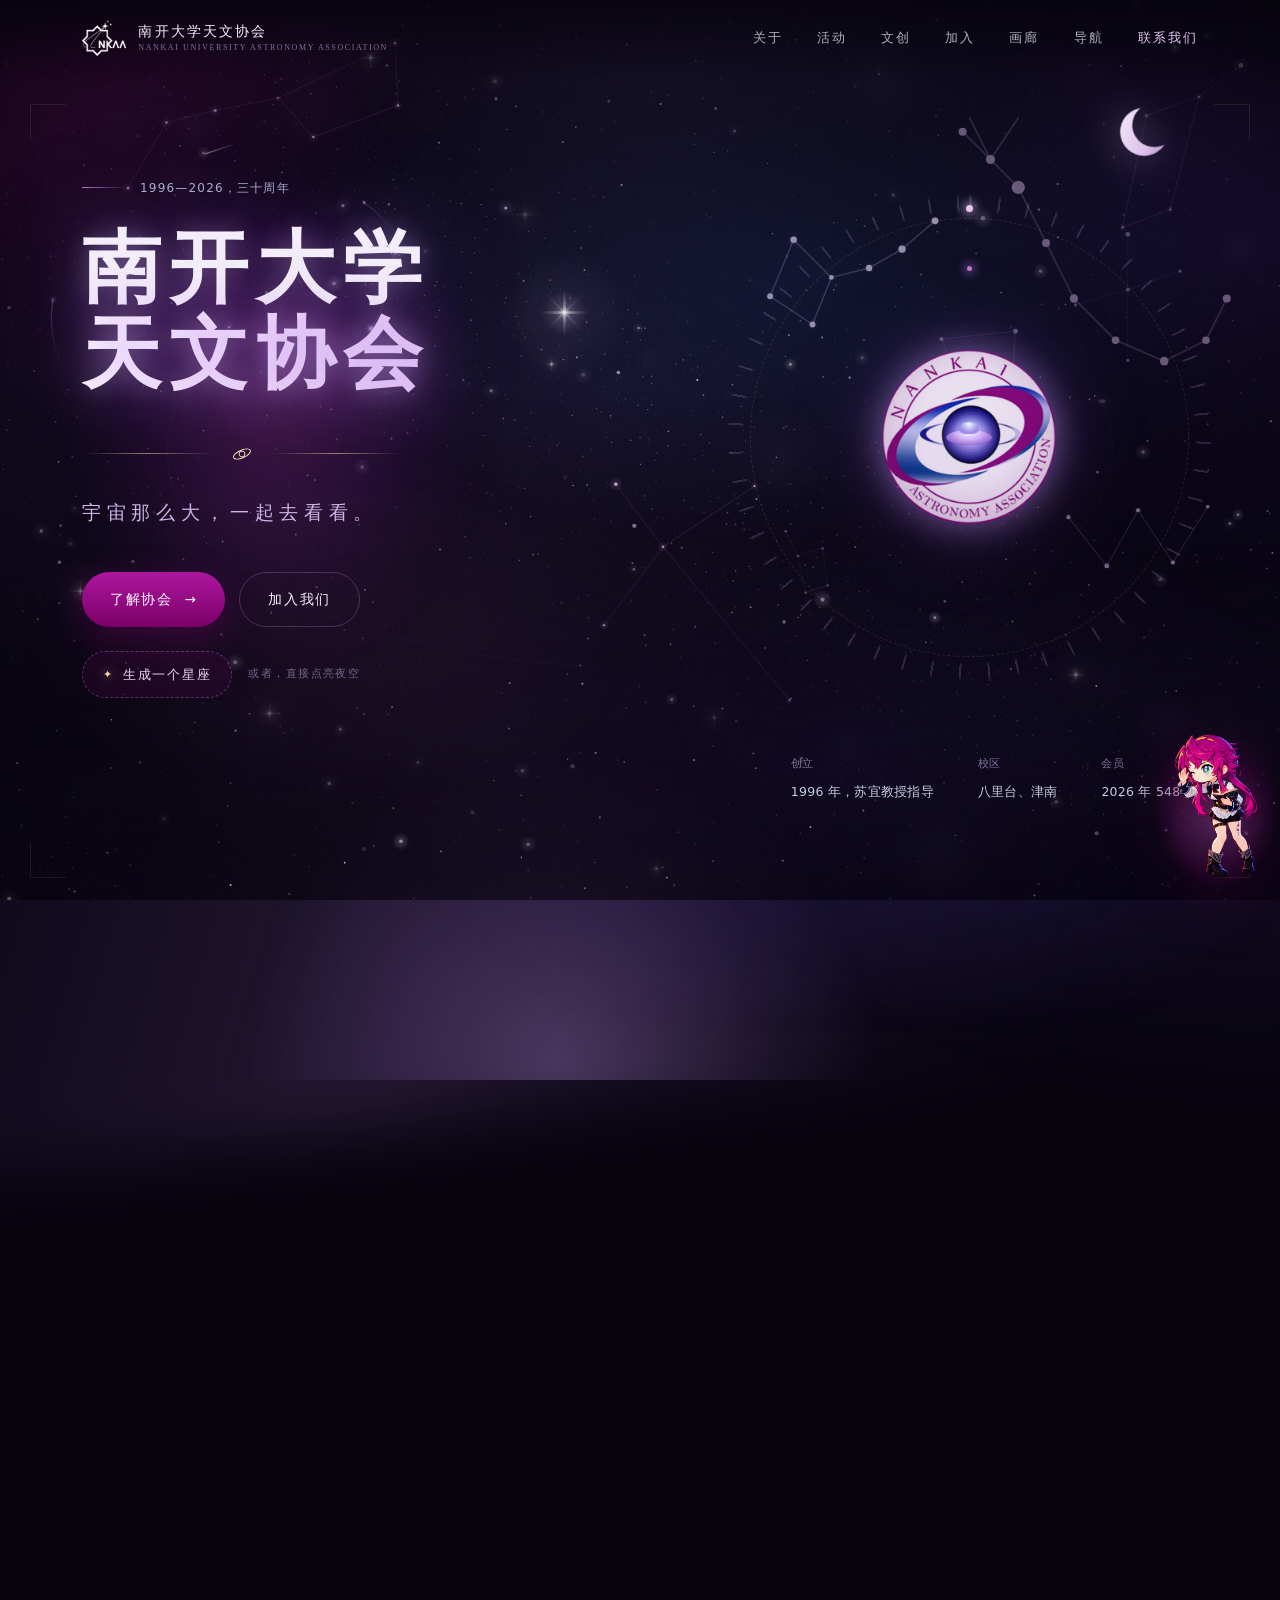
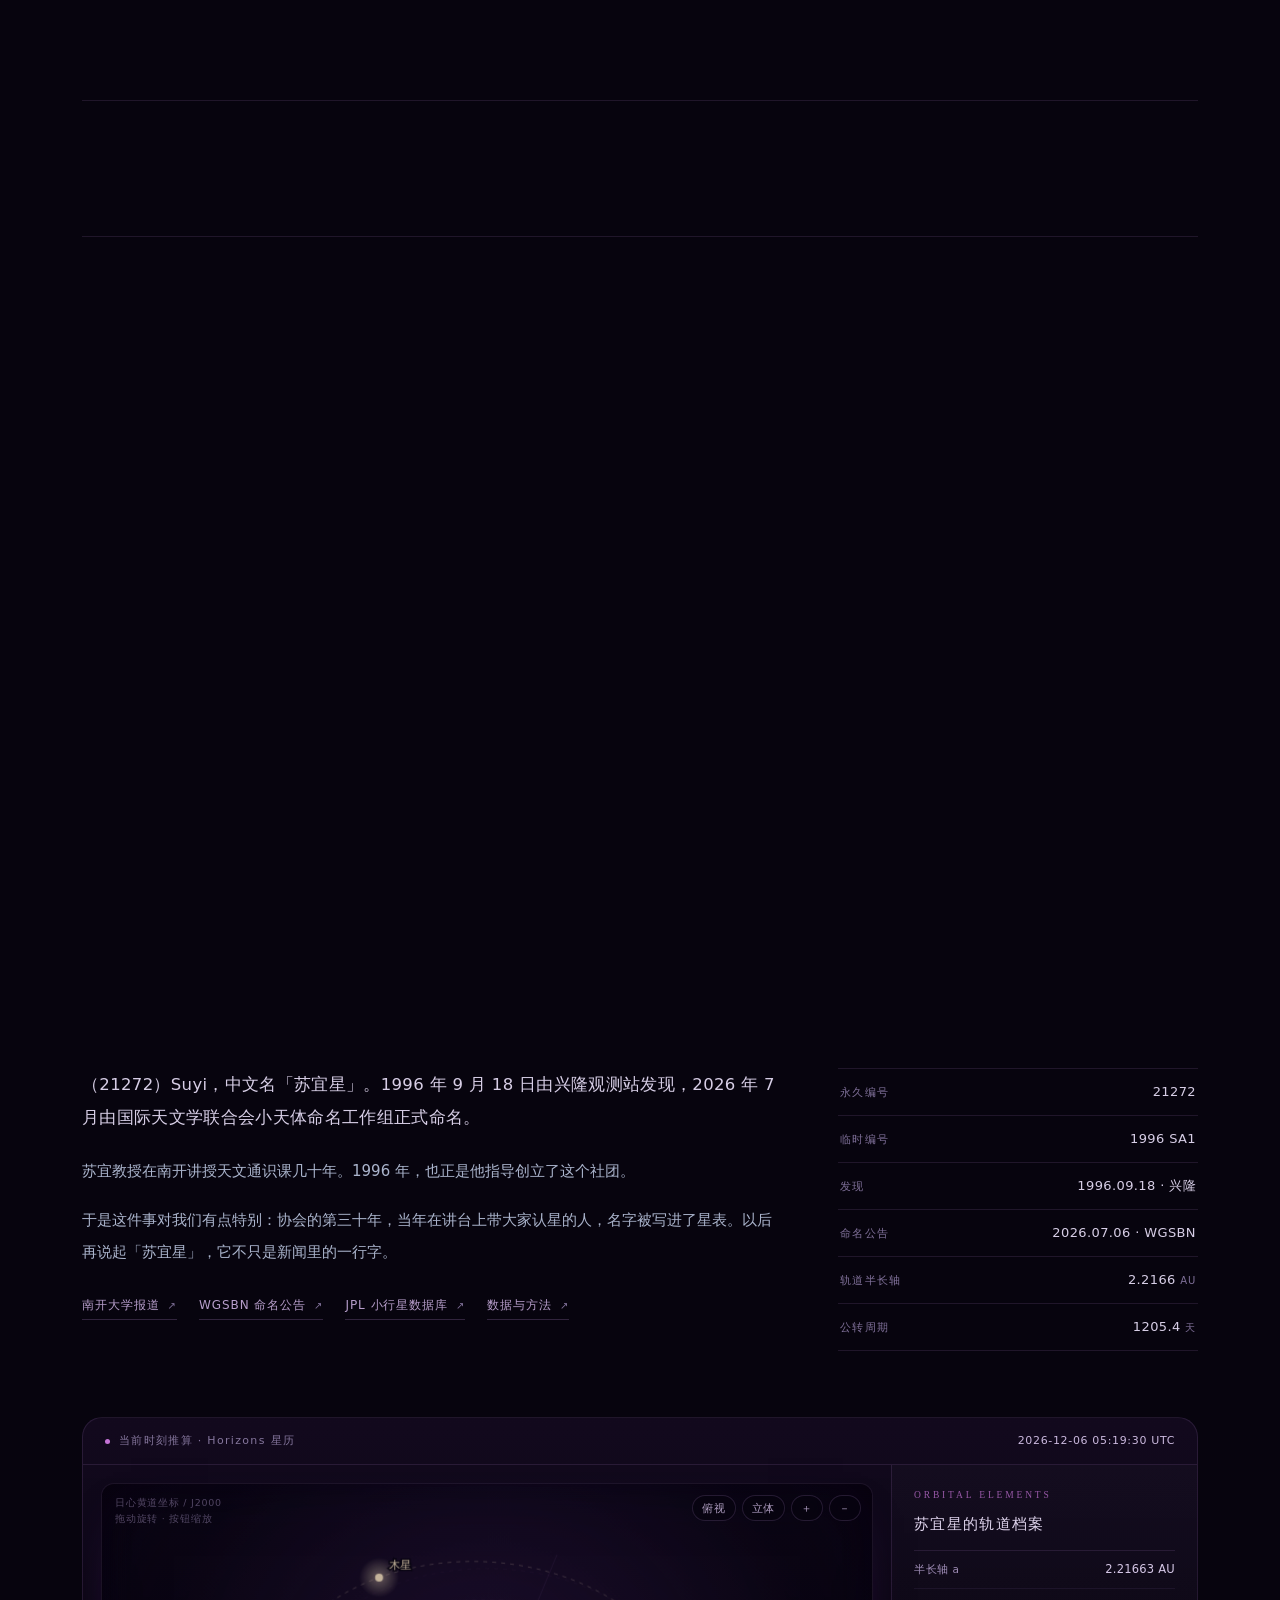
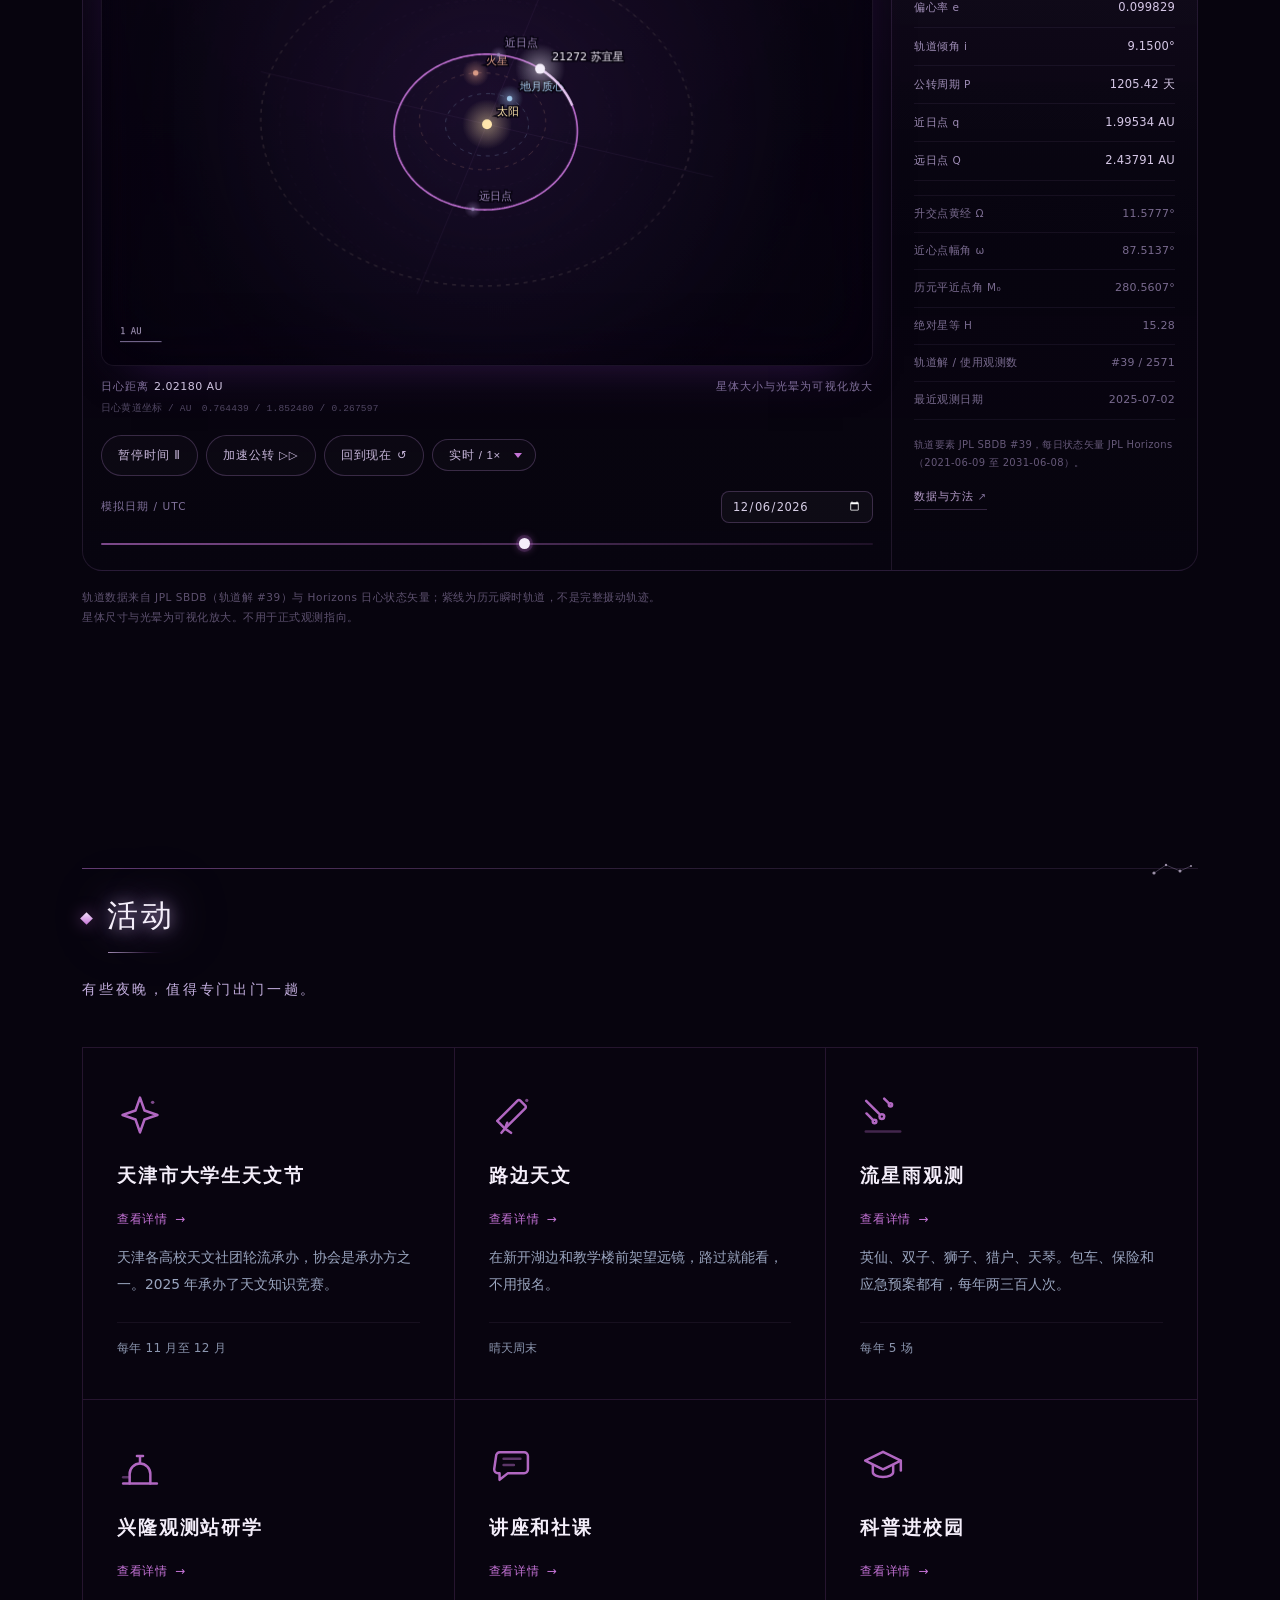
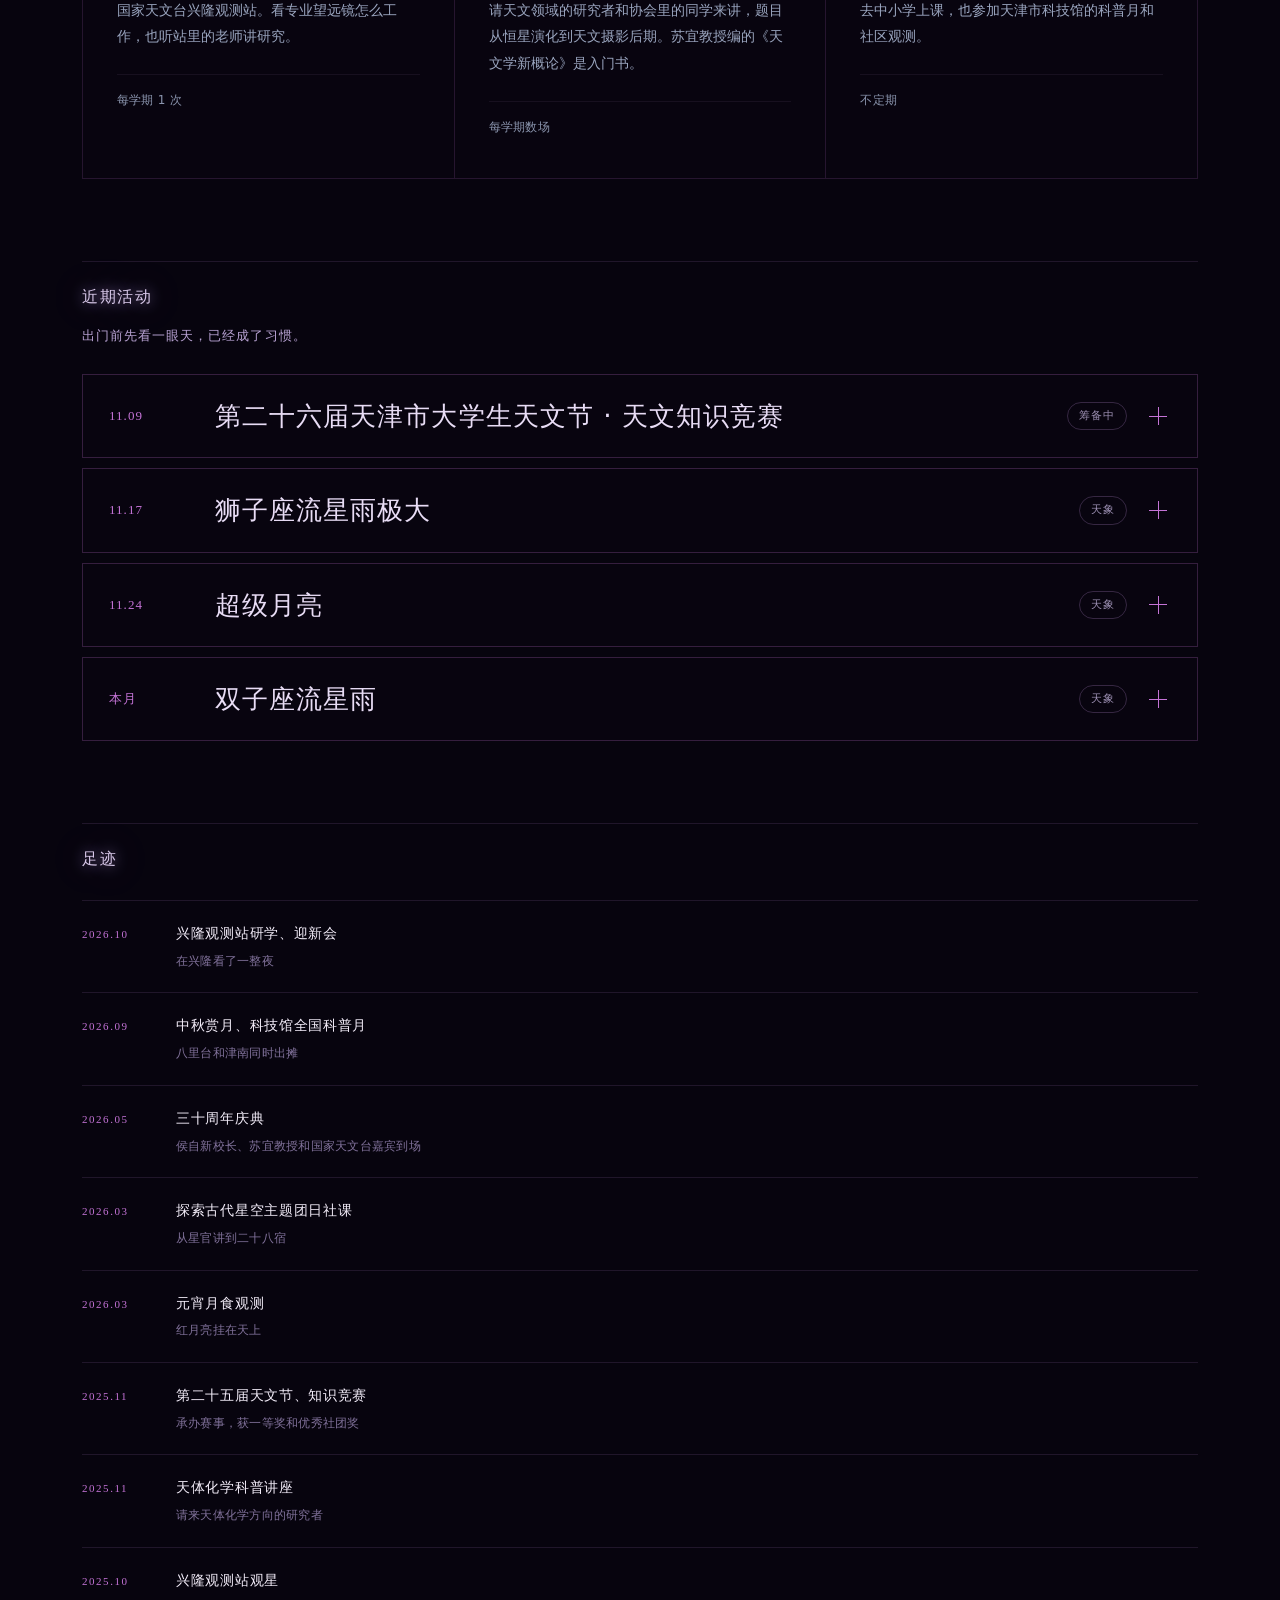
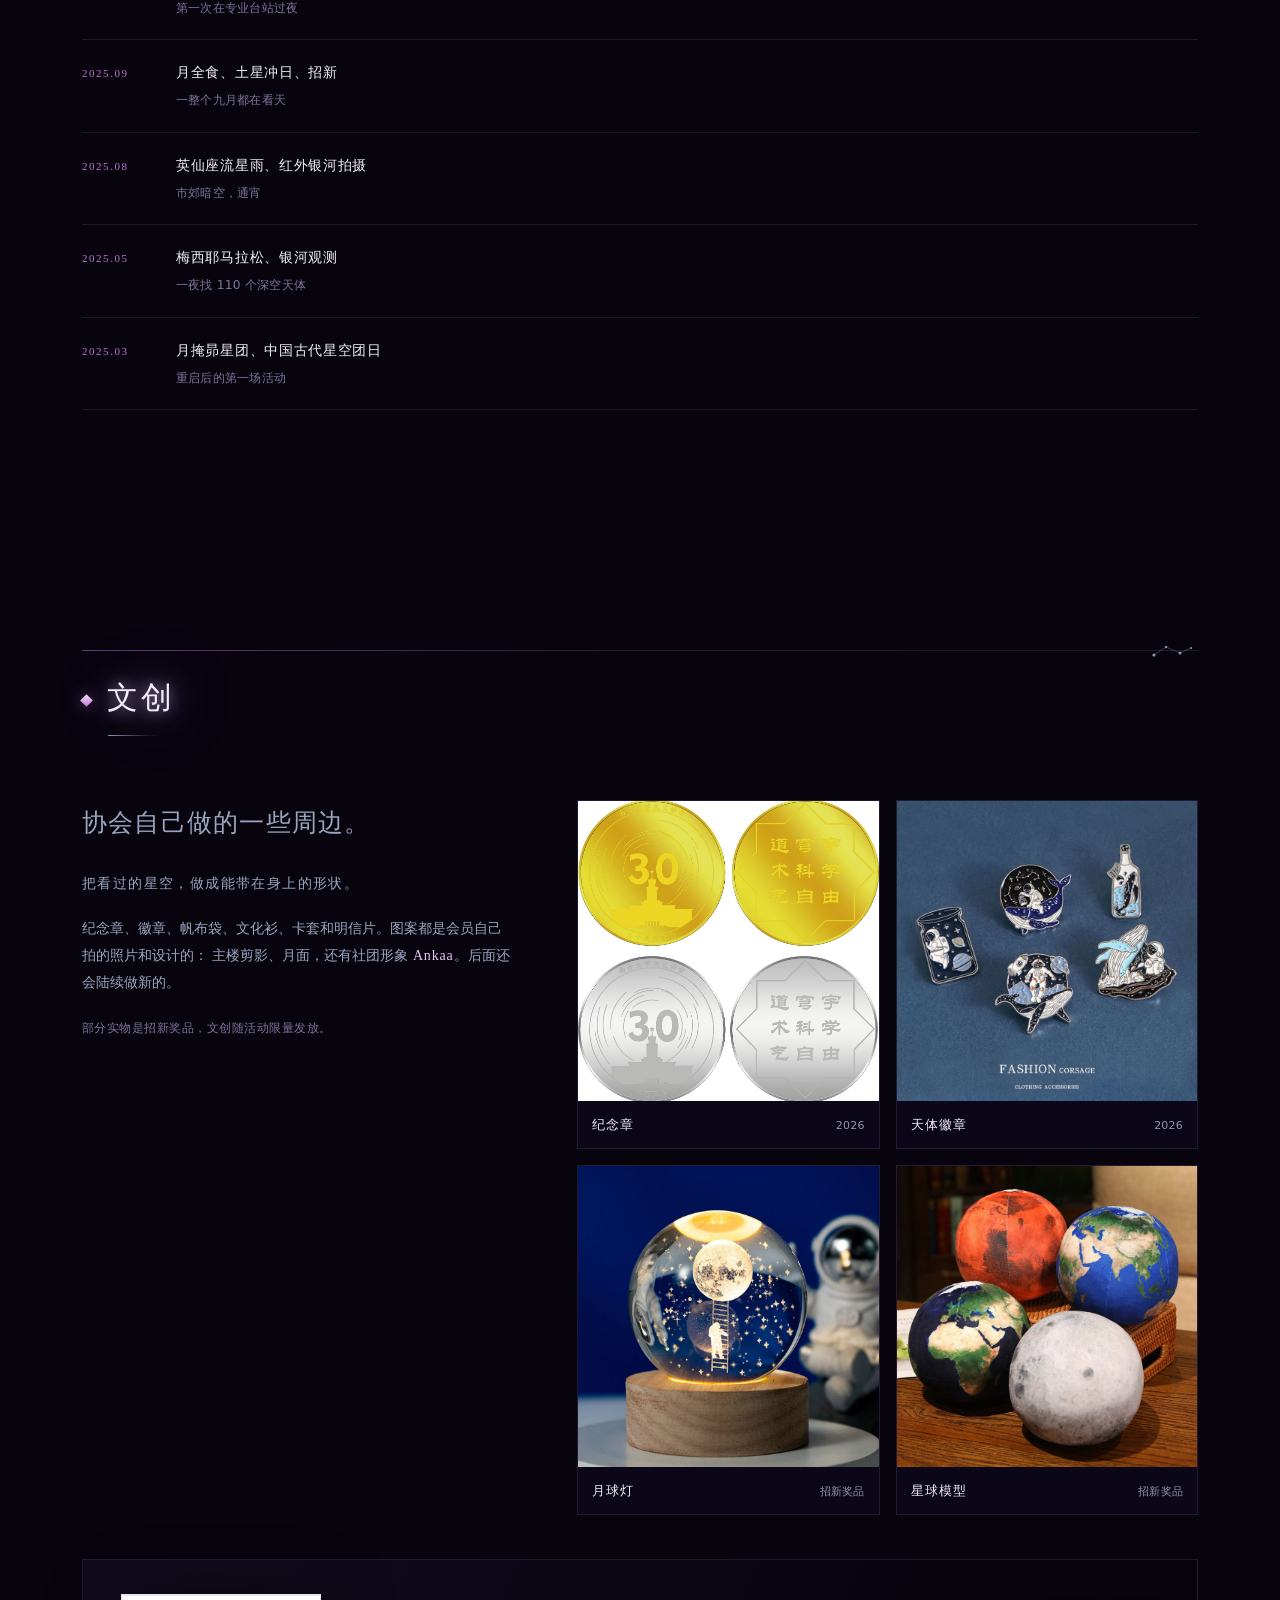
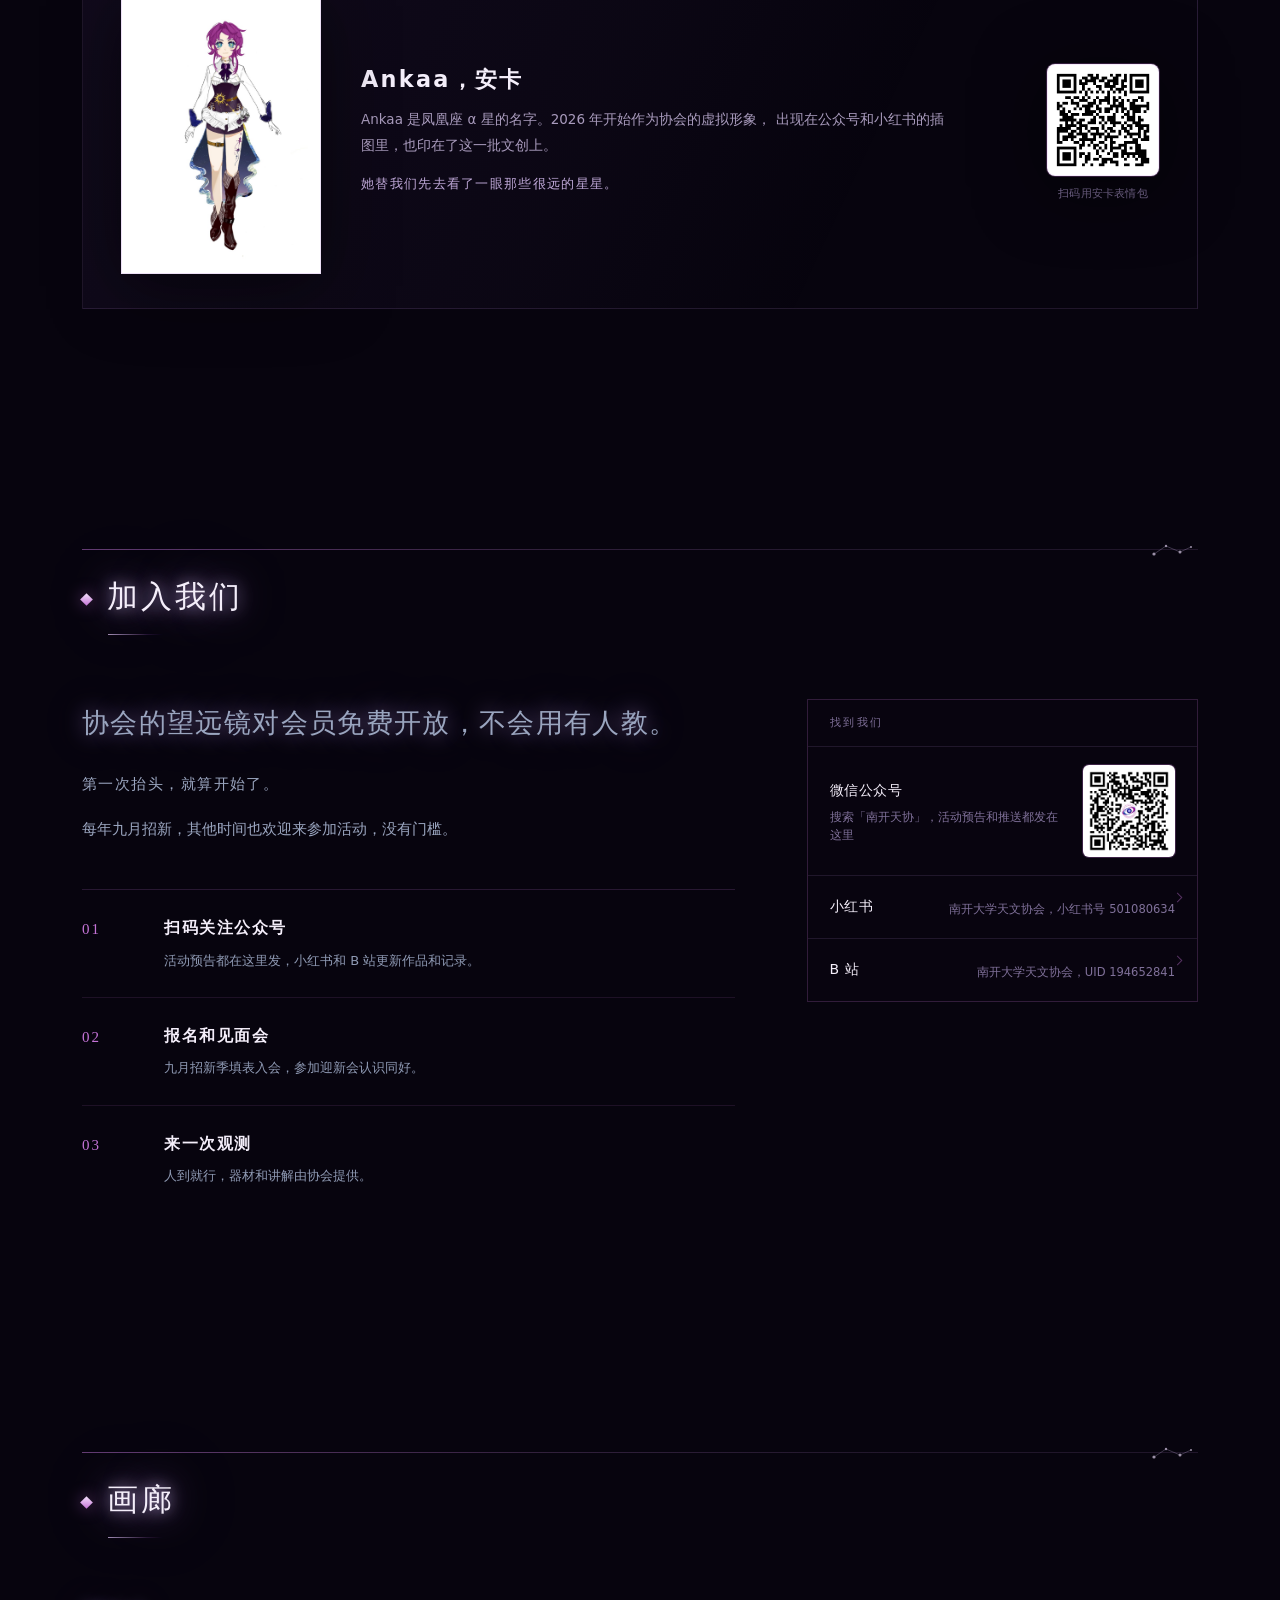
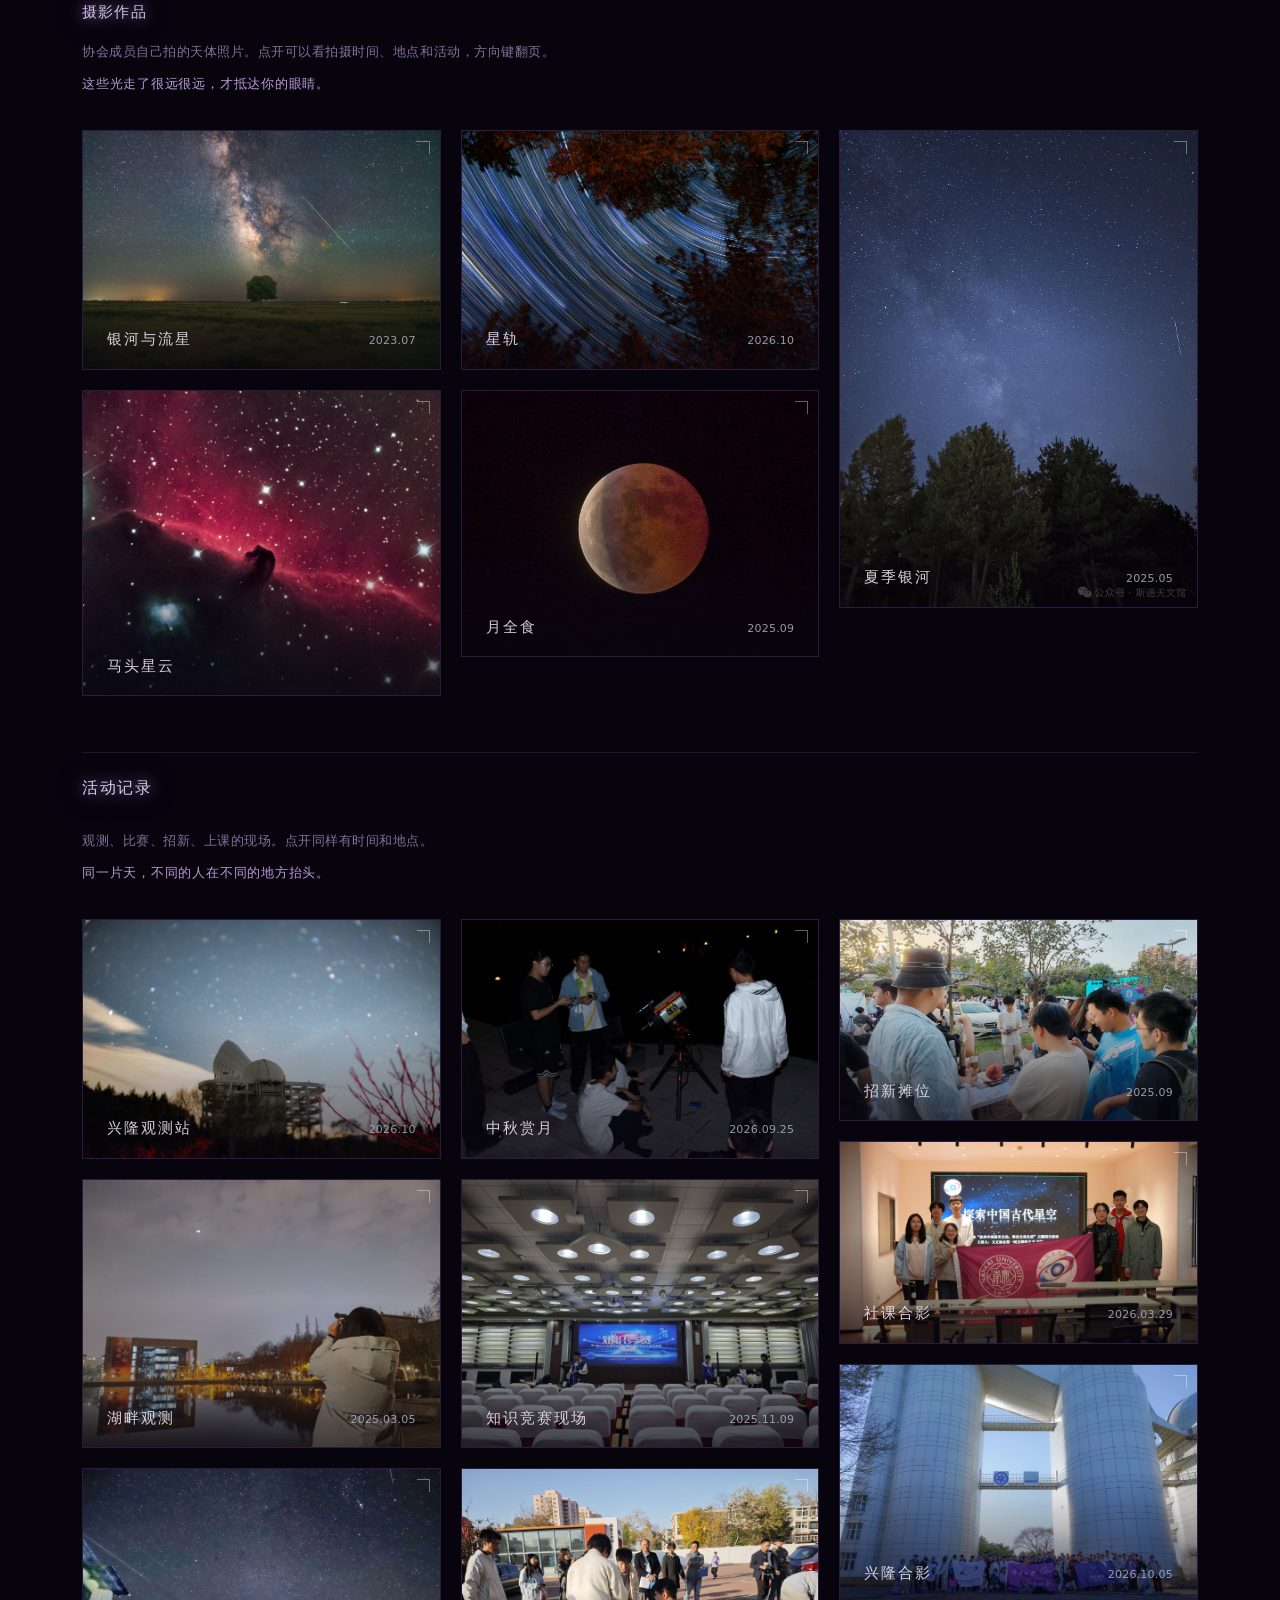
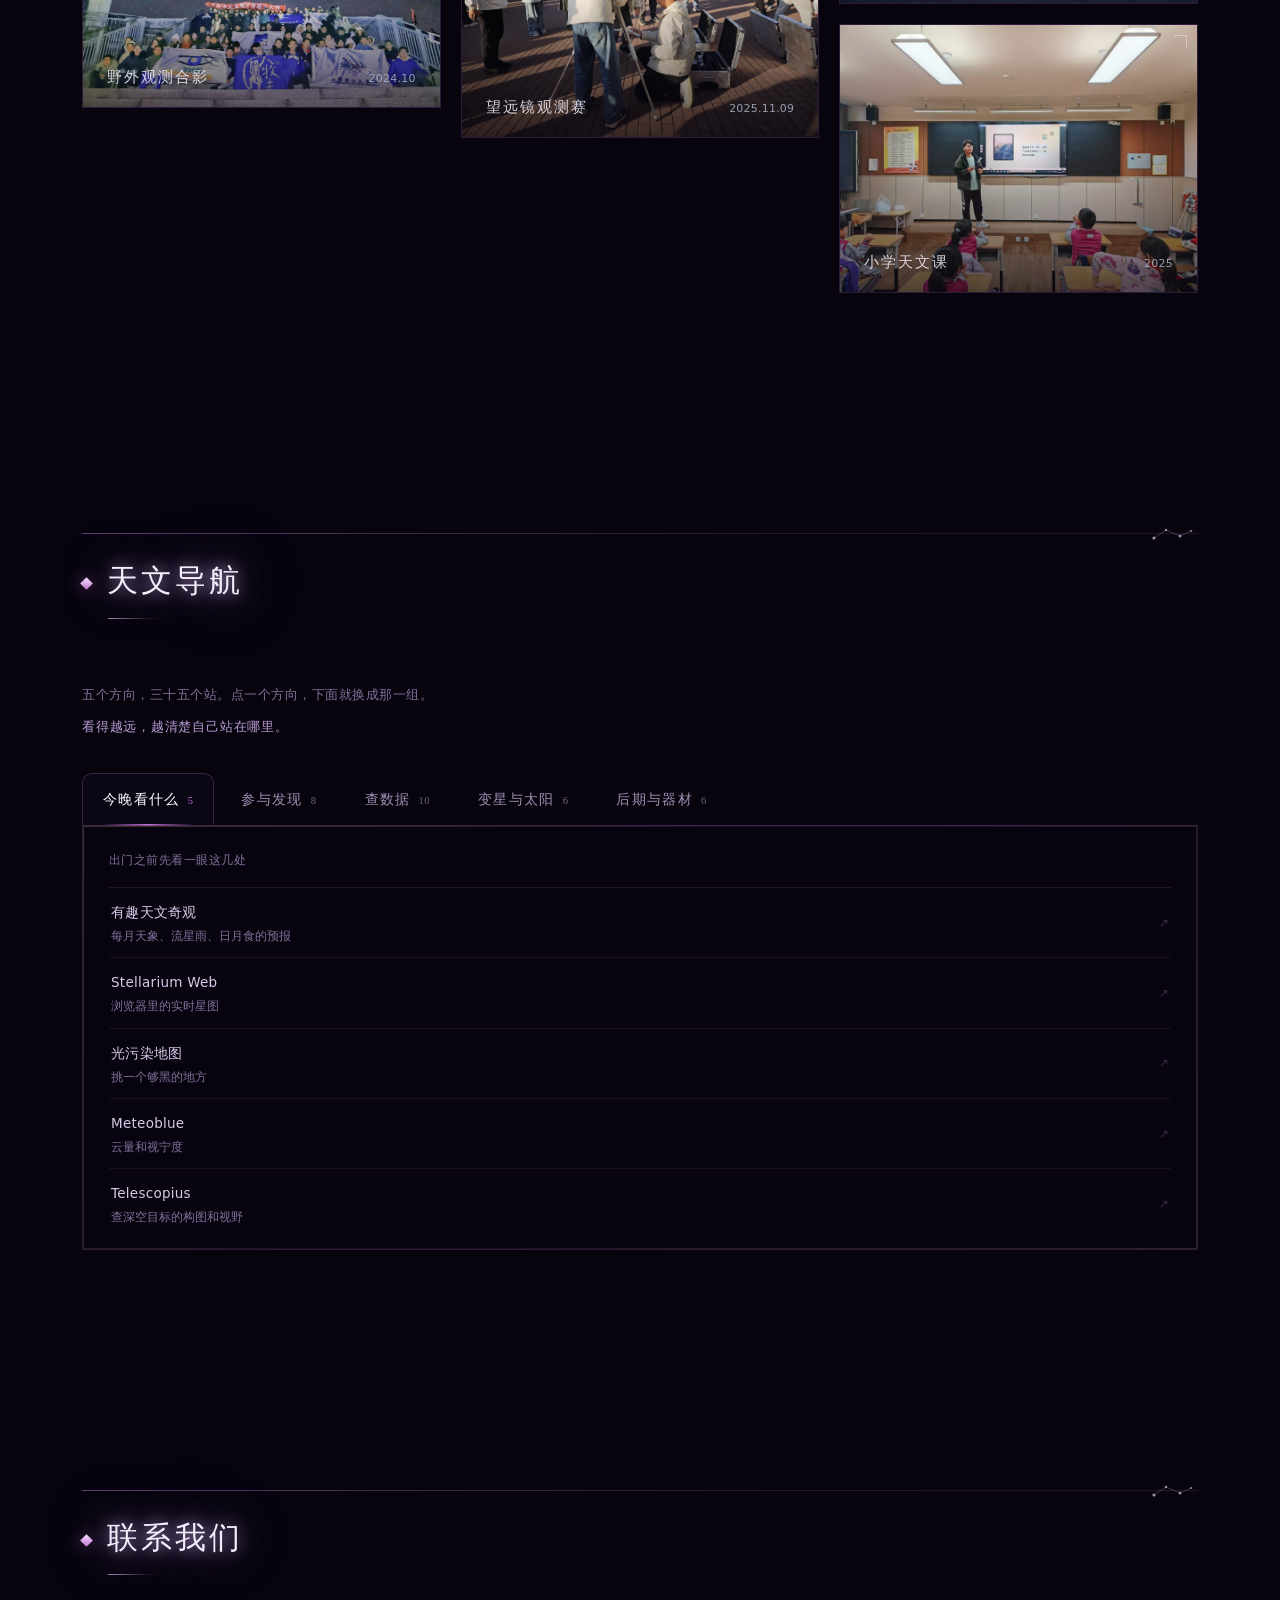
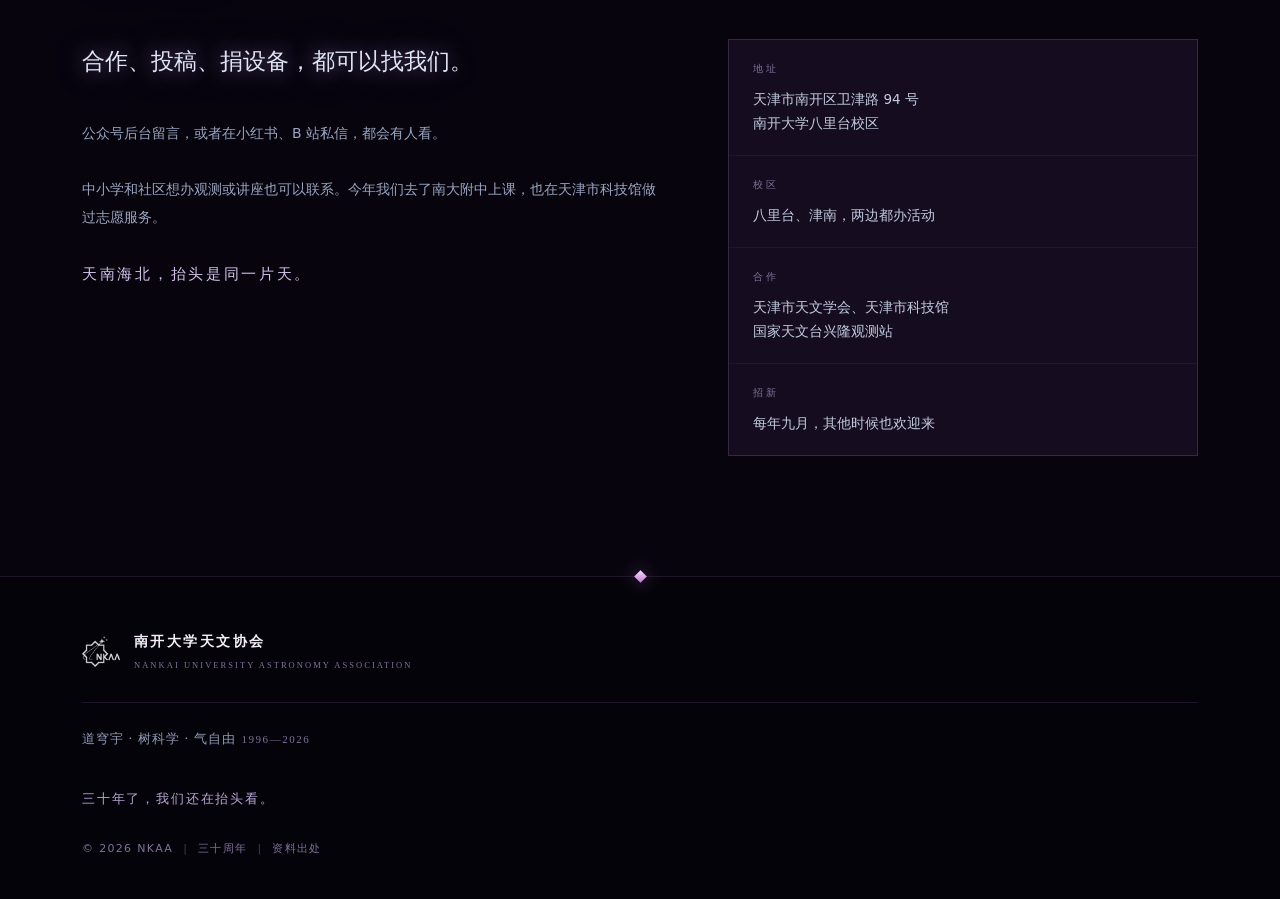
==== commit acf95188: "Distinguish backend failure from model fallback in Anka panel; bust asset cache" ====
--- a/index.html
+++ b/index.html
@@ -797,6 +797,6 @@
 <script src="assets/js/suyi-orbit.js?v=20261025"></script>
 <script src="assets/js/data.js?v=20261025"></script>
 <script src="assets/js/main.js?v=20261025f"></script>
-<script src="assets/js/anka-chat.js?v=20261025c"></script>
+<script src="assets/js/anka-chat.js?v=20261025d"></script>
 </body>
 </html>
